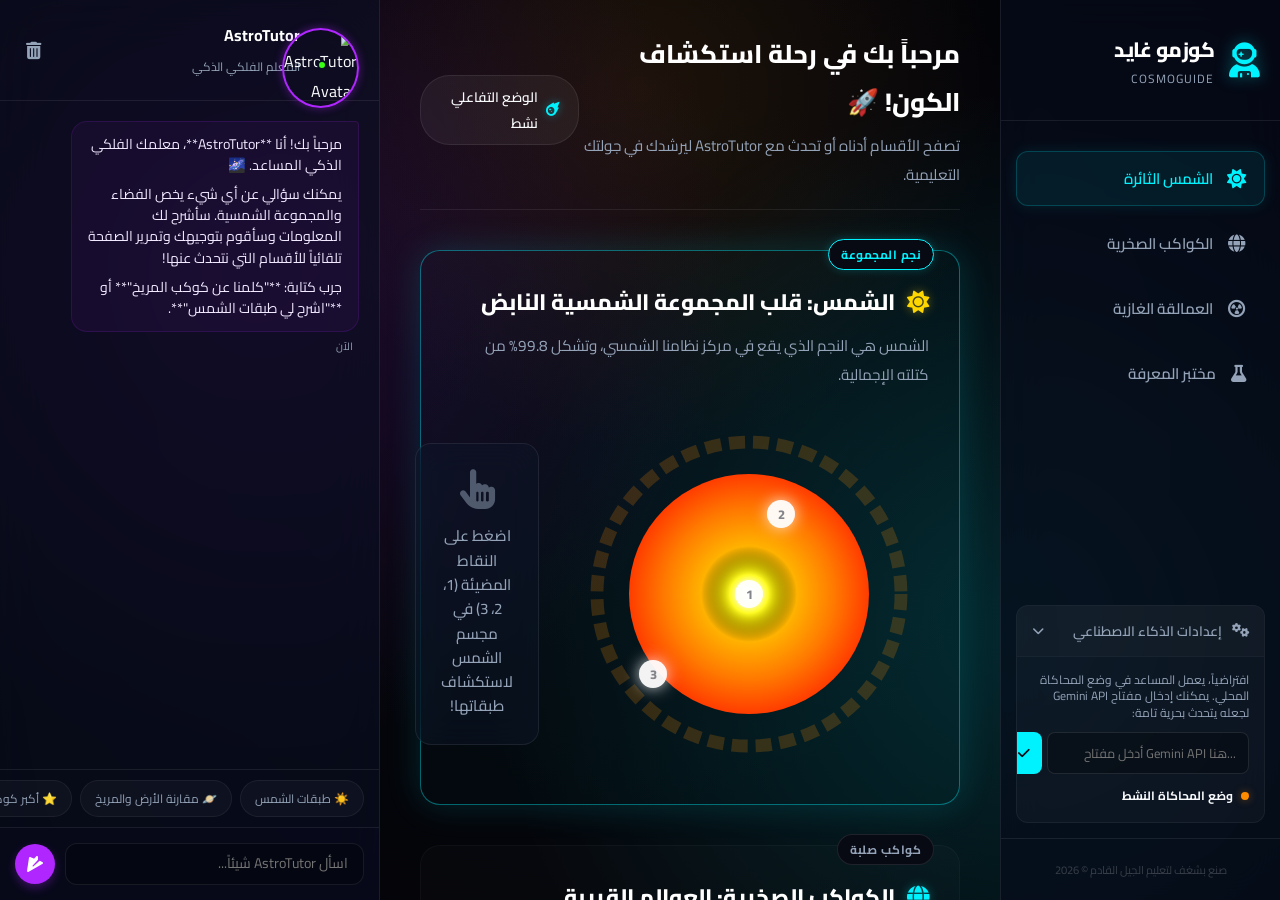
==== index.html @ de51941c "." ====
<!DOCTYPE html>
<html lang="ar" dir="rtl">
<head>
    <meta charset="UTF-8">
    <meta name="viewport" content="width=device-width, initial-scale=1.0">
    <title>أكاديمية كوزمو التفاعلية | CosmoGuide</title>
    <!-- Google Fonts: Cairo & Tajawal -->
    <link rel="preconnect" href="https://fonts.googleapis.com">
    <link rel="preconnect" href="https://fonts.gstatic.com" crossorigin>
    <link href="https://fonts.googleapis.com/css2?family=Cairo:wght@300;400;600;700;800&family=Tajawal:wght@400;500;700;800&display=swap" rel="stylesheet">
    <!-- FontAwesome for icons -->
    <link rel="stylesheet" href="https://cdnjs.cloudflare.com/ajax/libs/font-awesome/6.4.0/css/all.min.css">
    <!-- Style Sheet -->
    <link rel="stylesheet" href="style.css">
</head>
<body>
    <!-- Background Stars & Nebula Simulation -->
    <div class="space-bg">
        <div class="stars"></div>
        <div class="twinkling"></div>
        <div class="nebula"></div>
    </div>

    <!-- Main Container -->
    <div class="app-container">
        
        <!-- Sidebar Navigation -->
        <aside class="sidebar">
            <div class="logo-area">
                <i class="fa-solid fa-user-astronaut logo-icon"></i>
                <div class="logo-text">
                    <h1>كوزمو غايد</h1>
                    <span>CosmoGuide</span>
                </div>
            </div>
            
            <nav class="nav-menu">
                <ul>
                    <li class="nav-item active" data-target="sun-section">
                        <a href="#sun-section">
                            <i class="fa-solid fa-sun nav-icon"></i>
                            <span>الشمس الثائرة</span>
                        </a>
                    </li>
                    <li class="nav-item" data-target="rocky-section">
                        <a href="#rocky-section">
                            <i class="fa-solid fa-globe nav-icon"></i>
                            <span>الكواكب الصخرية</span>
                        </a>
                    </li>
                    <li class="nav-item" data-target="gas-section">
                        <a href="#gas-section">
                            <i class="fa-solid fa-circle-radiation nav-icon"></i>
                            <span>العمالقة الغازية</span>
                        </a>
                    </li>
                    <li class="nav-item" data-target="quiz-section">
                        <a href="#quiz-section">
                            <i class="fa-solid fa-flask nav-icon"></i>
                            <span>مختبر المعرفة</span>
                        </a>
                    </li>
                </ul>
            </nav>

            <!-- API Configuration Panel -->
            <div class="api-settings">
                <div class="settings-header" id="toggle-settings">
                    <i class="fa-solid fa-gears"></i>
                    <span>إعدادات الذكاء الاصطناعي</span>
                    <i class="fa-solid fa-chevron-down arrow-icon"></i>
                </div>
                <div class="settings-content" id="settings-content">
                    <p class="settings-desc">افتراضياً، يعمل المساعد في وضع المحاكاة المحلي. يمكنك إدخال مفتاح Gemini API لجعله يتحدث بحرية تامة:</p>
                    <div class="input-group">
                        <input type="password" id="gemini-key-input" placeholder="أدخل مفتاح Gemini API هنا...">
                        <button id="save-key-btn"><i class="fa-solid fa-check"></i></button>
                    </div>
                    <div class="api-status">
                        <span class="status-dot simulated"></span>
                        <span id="status-text">وضع المحاكاة النشط</span>
                    </div>
                </div>
            </div>

            <div class="sidebar-footer">
                <p>صنع بشغف لتعليم الجيل القادم © 2026</p>
            </div>
        </aside>

        <!-- Main Content Area -->
        <main class="main-content">
            <!-- Header -->
            <header class="app-header">
                <div class="header-welcome">
                    <h2>مرحباً بك في رحلة استكشاف الكون! 🚀</h2>
                    <p>تصفح الأقسام أدناه أو تحدث مع AstroTutor ليرشدك في جولتك التعليمية.</p>
                </div>
                <div class="theme-badge">
                    <i class="fa-solid fa-meteor text-neon"></i>
                    <span>الوضع التفاعلي نشط</span>
                </div>
            </header>

            <!-- Section 1: The Sun -->
            <section id="sun-section" class="edu-section active-highlight">
                <div class="section-badge">نجم المجموعة</div>
                <h3 class="section-title"><i class="fa-solid fa-sun text-yellow"></i> الشمس: قلب المجموعة الشمسية النابض</h3>
                <p class="section-subtitle">الشمس هي النجم الذي يقع في مركز نظامنا الشمسي، وتشكل 99.8% من كتلته الإجمالية.</p>
                
                <div class="sun-interactive-container">
                    <div class="sun-diagram-box">
                        <!-- Sun interactive SVG Hotspots -->
                        <div class="sun-wrapper">
                            <div class="sun-glowing-effect"></div>
                            <svg class="sun-svg" viewBox="0 0 200 200">
                                <!-- Corona / Outer Layer -->
                                <circle cx="100" cy="100" r="95" fill="none" stroke="rgba(255, 140, 0, 0.2)" stroke-width="8" stroke-dasharray="10 5" class="sun-corona-orbit"></circle>
                                <!-- Sun Body -->
                                <circle cx="100" cy="100" r="75" fill="url(#sunGrad)" class="sun-body-circle"></circle>
                                <!-- Radiant Core -->
                                <circle cx="100" cy="100" r="30" fill="url(#coreGrad)" class="sun-core-circle"></circle>
                                
                                <defs>
                                    <radialGradient id="sunGrad" cx="50%" cy="50%" r="50%">
                                        <stop offset="0%" stop-color="#fffb00" />
                                        <stop offset="70%" stop-color="#ff7b00" />
                                        <stop offset="100%" stop-color="#ff3c00" />
                                    </radialGradient>
                                    <radialGradient id="coreGrad" cx="50%" cy="50%" r="50%">
                                        <stop offset="0%" stop-color="#ffffff" />
                                        <stop offset="40%" stop-color="#fffb00" />
                                        <stop offset="100%" stop-color="transparent" />
                                    </radialGradient>
                                </defs>
                            </svg>
                            <!-- Clickable Hotspots -->
                            <button class="hotspot" style="top: 50%; left: 50%;" data-spot="core" title="لب الشمس">
                                <span class="pulse-ring"></span>
                                <span class="hotspot-dot">1</span>
                            </button>
                            <button class="hotspot" style="top: 25%; left: 60%;" data-spot="photosphere" title="الغلاف الضوئي">
                                <span class="pulse-ring"></span>
                                <span class="hotspot-dot">2</span>
                            </button>
                            <button class="hotspot" style="top: 75%; left: 20%;" data-spot="corona" title="الإكليل (الهالة)">
                                <span class="pulse-ring"></span>
                                <span class="hotspot-dot">3</span>
                            </button>
                        </div>
                    </div>
                    
                    <div class="sun-details-card glass-panel" id="sun-info-panel">
                        <div class="card-placeholder-text">
                            <i class="fa-solid fa-hand-pointer"></i>
                            <h4>اضغط على النقاط المضيئة (1، 2، 3) في مجسم الشمس لاستكشاف طبقاتها!</h4>
                        </div>
                        <div class="card-content hidden" id="sun-spot-content">
                            <h4 id="sun-spot-title" class="text-neon-yellow">اسم الطبقة</h4>
                            <p id="sun-spot-text">الشرح والتفاصيل...</p>
                            <div class="spot-stats">
                                <div class="stat-item">
                                    <span class="stat-label">درجة الحرارة:</span>
                                    <span class="stat-value" id="sun-spot-temp">---</span>
                                </div>
                            </div>
                        </div>
                    </div>
                </div>
            </section>

            <!-- Section 2: Rocky Planets -->
            <section id="rocky-section" class="edu-section">
                <div class="section-badge">كواكب صلبة</div>
                <h3 class="section-title"><i class="fa-solid fa-globe text-blue"></i> الكواكب الصخرية: العوالم القريبة</h3>
                <p class="section-subtitle">الكواكب الأربعة الأقرب للشمس؛ تتميز بأسطحها الصخرية الصلبة وأحجامها الصغيرة نسبياً مقارنة بالعمالقة الغازية.</p>
                
                <div class="planets-grid">
                    <!-- Mercury -->
                    <div class="planet-card glass-panel" data-planet="mercury">
                        <div class="planet-avatar mercury-img"></div>
                        <h4>عطارد</h4>
                        <span class="planet-sub">أقرب الكواكب للشمس</span>
                        <div class="planet-mini-stats">
                            <span><i class="fa-solid fa-temperature-high"></i> 430°م</span>
                            <span><i class="fa-solid fa-clock"></i> يوم طويل</span>
                        </div>
                    </div>
                    <!-- Venus -->
                    <div class="planet-card glass-panel" data-planet="venus">
                        <div class="planet-avatar venus-img"></div>
                        <h4>الزهرة</h4>
                        <span class="planet-sub">توأم الأرض الملتهب</span>
                        <div class="planet-mini-stats">
                            <span><i class="fa-solid fa-temperature-high"></i> 475°م</span>
                            <span><i class="fa-solid fa-cloud-showers-heavy"></i> غيوم حمضية</span>
                        </div>
                    </div>
                    <!-- Earth -->
                    <div class="planet-card glass-panel active-card" data-planet="earth">
                        <div class="planet-avatar earth-img"></div>
                        <h4>الأرض</h4>
                        <span class="planet-sub">واحة الحياة الزرقاء</span>
                        <div class="planet-mini-stats">
                            <span><i class="fa-solid fa-tint"></i> مياه وفيرة</span>
                            <span><i class="fa-solid fa-users"></i> غلاف حيوي</span>
                        </div>
                    </div>
                    <!-- Mars -->
                    <div class="planet-card glass-panel" data-planet="mars">
                        <div class="planet-avatar mars-img"></div>
                        <h4>المريخ</h4>
                        <span class="planet-sub">الكوكب الأحمر الواعد</span>
                        <div class="planet-mini-stats">
                            <span><i class="fa-solid fa-temperature-low"></i> -62°م</span>
                            <span><i class="fa-solid fa-mountain"></i> جبال عملاقة</span>
                        </div>
                    </div>
                </div>

                <!-- Planet detail explorer -->
                <div class="planet-explorer-panel glass-panel" id="planet-explorer">
                    <div class="explorer-header">
                        <h4 id="explorer-planet-name">كوكب الأرض</h4>
                        <p id="explorer-planet-desc">الكوكب الوحيد المعروف بإيوائه للحياة في الكون حتى الآن.</p>
                    </div>
                    <div class="explorer-body">
                        <div class="explorer-chart-container">
                            <div class="progress-bar-group">
                                <div class="bar-header">
                                    <span>الجاذبية (مقارنة بالجاذبية الأرضية)</span>
                                    <span id="gravity-val">1.0g</span>
                                </div>
                                <div class="progress-bar-bg">
                                    <div class="progress-bar-fill fill-neon-blue" id="gravity-bar" style="width: 100%;"></div>
                                </div>
                            </div>
                            <div class="progress-bar-group">
                                <div class="bar-header">
                                    <span>المسافة من الشمس (وحدة فلكية AU)</span>
                                    <span id="distance-val">1.0 AU</span>
                                </div>
                                <div class="progress-bar-bg">
                                    <div class="progress-bar-fill fill-neon-green" id="distance-bar" style="width: 25%;"></div>
                                </div>
                            </div>
                            <div class="progress-bar-group">
                                <div class="bar-header">
                                    <span>القطر الاستوائي (كم)</span>
                                    <span id="diameter-val">12,742 كم</span>
                                </div>
                                <div class="progress-bar-bg">
                                    <div class="progress-bar-fill fill-neon-yellow" id="diameter-bar" style="width: 50%;"></div>
                                </div>
                            </div>
                        </div>
                        <div class="explorer-facts">
                            <h5>حقائق مثيرة:</h5>
                            <ul id="planet-facts-list">
                                <li>يمتلك غلافاً جوياً غنياً بالأكسجين والنيتروجين يسمح بالتنفس وحماية الكائنات.</li>
                                <li>تغطي المحيطات المائية السائلة حوالي 71% من مساحة سطحه.</li>
                            </ul>
                        </div>
                    </div>
                </div>
            </section>

            <!-- Section 3: Gas Giants -->
            <section id="gas-section" class="edu-section">
                <div class="section-badge">كواكب غازية</div>
                <h3 class="section-title"><i class="fa-solid fa-circle-radiation text-purple"></i> العمالقة الغازية: حراس النظام الخارجي</h3>
                <p class="section-subtitle">كواكب ضخمة تقع خلف حزام الكويكبات، وتتكون بشكل رئيسي من الهيدروجين والهيليوم بدون سطح صلب حقيقي.</p>
                
                <div class="gas-interactive-container">
                    <div class="orbit-simulation glass-panel">
                        <!-- Simulated orbit models -->
                        <div class="system-orbits">
                            <div class="orbit-line o-jupiter">
                                <div class="orbit-planet p-jupiter" data-gas="jupiter">
                                    <span class="planet-tooltip">المشتري</span>
                                </div>
                            </div>
                            <div class="orbit-line o-saturn">
                                <div class="orbit-planet p-saturn" data-gas="saturn">
                                    <span class="planet-tooltip">زحل</span>
                                </div>
                            </div>
                            <div class="orbit-line o-uranus">
                                <div class="orbit-planet p-uranus" data-gas="uranus">
                                    <span class="planet-tooltip">أورانوس</span>
                                </div>
                            </div>
                            <div class="orbit-line o-neptune">
                                <div class="orbit-planet p-neptune" data-gas="neptune">
                                    <span class="planet-tooltip">نبتون</span>
                                </div>
                            </div>
                            <div class="center-star"></div>
                        </div>
                        <span class="simulation-tip"><i class="fa-solid fa-circle-info"></i> اضغط على الكواكب التي تدور في المحاكاة لعرض خصائصها الغازية الفريدة!</span>
                    </div>

                    <div class="gas-details-panel glass-panel" id="gas-details">
                        <h4 id="gas-planet-title">المشتري (ملك الكواكب)</h4>
                        <p id="gas-planet-desc">أكبر كواكب المجموعة الشمسية حجماً وأكثرها كتلة، ويعمل كدرع واقٍ للأرض عن طريق جذب المذنبات البعيدة بجاذبيته الهائلة.</p>
                        <div class="gas-visuals">
                            <div class="gas-gas-indicator">
                                <span class="label">المكون الرئيسي للغلاف:</span>
                                <div class="gas-tags">
                                    <span class="gas-tag">هيدروجين H₂</span>
                                    <span class="gas-tag">هيليوم He</span>
                                </div>
                            </div>
                            <div class="gas-moons-counter">
                                <i class="fa-solid fa-moon"></i>
                                <div>
                                    <span class="moons-num" id="gas-moons-val">95</span>
                                    <span class="moons-label">قمراً مؤكداً</span>
                                </div>
                            </div>
                        </div>
                    </div>
                </div>
            </section>

            <!-- Section 4: Discovery Lab (Interactive Quiz) -->
            <section id="quiz-section" class="edu-section">
                <div class="section-badge">اختبر ذكاءك</div>
                <h3 class="section-title"><i class="fa-solid fa-flask text-teal"></i> مختبر المعرفة: كويز الفضاء التفاعلي</h3>
                <p class="section-subtitle">اختبر ما تعلمته في جولتك العلمية مع AstroTutor. أجب على الأسئلة الثلاثة التالية لتكتشف مستواك!</p>
                
                <div class="quiz-container glass-panel">
                    <div id="quiz-intro">
                        <h4>هل أنت مستعد لبدء التحدي؟</h4>
                        <p>الأسئلة تقيس مستوى فهمك للشمس والكواكب الصخرية والغازية.</p>
                        <button class="action-btn" id="start-quiz-btn">ابدأ الاختبار الآن 🚀</button>
                    </div>

                    <div id="quiz-play" class="hidden">
                        <div class="quiz-progress-bar">
                            <div class="quiz-progress-fill" id="quiz-progress-fill" style="width: 33%;"></div>
                        </div>
                        <div class="question-header">
                            <span class="question-number" id="question-num">السؤال 1 من 3</span>
                            <h4 id="question-text">السؤال يظهر هنا...</h4>
                        </div>
                        <div class="answers-grid" id="answers-grid">
                            <!-- Answer buttons dynamically generated -->
                        </div>
                    </div>

                    <div id="quiz-result" class="hidden">
                        <div class="result-animation">
                            <i class="fa-solid fa-trophy trophy-icon"></i>
                        </div>
                        <h4 id="result-title">عمل رائع، يا رائد الفضاء!</h4>
                        <p id="result-text">لقد حصلت على درجة 3/3 بنسبة نجاح 100%.</p>
                        <div class="result-actions">
                            <button class="action-btn btn-secondary" id="restart-quiz-btn">إعادة المحاولة <i class="fa-solid fa-rotate-right"></i></button>
                            <button class="action-btn" id="ask-ai-result-btn">اسأل AstroTutor عن النتيجة <i class="fa-solid fa-comment-dots"></i></button>
                        </div>
                    </div>
                </div>
            </section>
        </main>

        <!-- AI Assistant Sidebar -->
        <aside class="chat-sidebar">
            <div class="chat-header">
                <div class="tutor-profile">
                    <div class="avatar-container">
                        <img src="https://api.dicebear.com/7.x/bottts/svg?seed=AstroTutor&backgroundColor=0f172a" alt="AstroTutor Avatar" class="tutor-avatar">
                        <span class="online-indicator"></span>
                    </div>
                    <div class="tutor-info">
                        <h4>AstroTutor</h4>
                        <span>المعلم الفلكي الذكي</span>
                    </div>
                </div>
                <button class="clear-chat-btn" id="clear-chat-btn" title="مسح المحادثة">
                    <i class="fa-solid fa-trash-can"></i>
                </button>
            </div>

            <!-- Scrollable chat body -->
            <div class="chat-body" id="chat-messages">
                <!-- Welcome Message -->
                <div class="message tutor-msg animate-fade-in">
                    <div class="msg-bubble">
                        <p>مرحباً بك! أنا **AstroTutor**، معلمك الفلكي الذكي المساعد. 🌌</p>
                        <p>يمكنك سؤالي عن أي شيء يخص الفضاء والمجموعة الشمسية. سأشرح لك المعلومات وسأقوم بتوجيهك وتمرير الصفحة تلقائياً للأقسام التي نتحدث عنها!</p>
                        <p>جرب كتابة: **"كلمنا عن كوكب المريخ"** أو **"اشرح لي طبقات الشمس"**.</p>
                    </div>
                    <span class="msg-time">الآن</span>
                </div>
            </div>

            <!-- Interactive Guidance Banner -->
            <div class="guidance-banner hidden" id="guidance-banner">
                <i class="fa-solid fa-compass-drafting spinner-icon"></i>
                <span id="guidance-text">يقوم AstroTutor بتوجيه الصفحة حالياً...</span>
            </div>

            <!-- Quick Questions Prompts -->
            <div class="quick-prompts">
                <button class="prompt-chip" data-prompt="اشرح لي طبقات الشمس بالتفصيل">☀️ طبقات الشمس</button>
                <button class="prompt-chip" data-prompt="قارن بين كوكبي الأرض والمريخ">🪐 مقارنة الأرض والمريخ</button>
                <button class="prompt-chip" data-prompt="ما هو أكبر كوكب في المجموعة الشمسية؟">⭐ أكبر كوكب</button>
            </div>

            <!-- Input area -->
            <div class="chat-input-area">
                <textarea id="chat-input" placeholder="اسأل AstroTutor شيئاً..." rows="1"></textarea>
                <button id="send-btn" class="send-btn">
                    <i class="fa-solid fa-paper-plane"></i>
                </button>
            </div>
        </aside>
    </div>

    <!-- Notification Toast -->
    <div class="toast hidden" id="toast">
        <i class="fa-solid fa-info-circle toast-icon"></i>
        <span class="toast-message" id="toast-message">تم حفظ إعدادات مفتاح API بنجاح!</span>
    </div>

    <!-- Scripts -->
    <script src="ai-engine.js"></script>
    <script src="app.js"></script>
</body>
</html>
---- style.css ----
/* -------------------------------------------------------------
   Style Sheet for CosmoGuide - Interactive Education AI Academy
   ------------------------------------------------------------- */

/* Custom Fonts & Variable Configuration */
:root {
    --bg-dark: #070913;
    --bg-space: radial-gradient(circle at 50% 50%, #151a30 0%, #070913 100%);
    --panel-glass: rgba(15, 23, 42, 0.45);
    --panel-glass-border: rgba(255, 255, 255, 0.08);
    --panel-glass-hover: rgba(15, 23, 42, 0.65);
    
    /* Neon Palettes */
    --neon-blue: #00f2fe;
    --neon-blue-glow: rgba(0, 242, 254, 0.4);
    --neon-orange: #ff8c00;
    --neon-orange-glow: rgba(255, 140, 0, 0.4);
    --neon-yellow: #ffd700;
    --neon-yellow-glow: rgba(255, 215, 0, 0.4);
    --neon-green: #39ff14;
    --neon-green-glow: rgba(57, 255, 20, 0.4);
    --neon-purple: #b026ff;
    --neon-purple-glow: rgba(176, 38, 255, 0.4);
    --neon-teal: #00ffd2;
    --neon-teal-glow: rgba(0, 255, 210, 0.4);
    
    /* Typography colors */
    --text-main: #f8fafc;
    --text-muted: #94a3b8;
    --text-heading: #ffffff;
    
    /* System */
    --sidebar-width: 280px;
    --chat-width: 380px;
    --transition-smooth: all 0.3s cubic-bezier(0.4, 0, 0.2, 1);
}

/* Reset and Global Styles */
* {
    margin: 0;
    padding: 0;
    box-sizing: border-box;
    scroll-behavior: smooth;
    font-family: 'Cairo', 'Tajawal', sans-serif;
}

body {
    background-color: var(--bg-dark);
    color: var(--text-main);
    overflow: hidden; /* App container handles scrolling */
    height: 100vh;
    width: 100vw;
}

/* Space Animated Background */
.space-bg {
    position: fixed;
    top: 0;
    left: 0;
    width: 100%;
    height: 100%;
    z-index: -10;
    overflow: hidden;
    background: var(--bg-space);
}

.stars, .twinkling, .nebula {
    position: absolute;
    top: 0;
    left: 0;
    width: 100%;
    height: 100%;
    display: block;
}

.stars {
    background: #000 url('https://raw.githubusercontent.com/samskirrow/twinkling-stars/master/stars.png') repeat top center;
    z-index: -3;
    opacity: 0.7;
}

.twinkling {
    background: transparent url('https://raw.githubusercontent.com/samskirrow/twinkling-stars/master/twinkling.png') repeat top center;
    z-index: -2;
    animation: move-twink-back 200s linear infinite;
    opacity: 0.5;
}

.nebula {
    background: radial-gradient(circle at 20% 30%, rgba(176, 38, 255, 0.15) 0%, transparent 40%),
                radial-gradient(circle at 80% 70%, rgba(0, 242, 254, 0.15) 0%, transparent 45%),
                radial-gradient(circle at 50% 10%, rgba(255, 140, 0, 0.1) 0%, transparent 35%);
    z-index: -1;
}

@keyframes move-twink-back {
    from { background-position: 0 0; }
    to { background-position: -10000px 5000px; }
}

/* Scrollbar customizations */
::-webkit-scrollbar {
    width: 6px;
    height: 6px;
}
::-webkit-scrollbar-track {
    background: rgba(0, 0, 0, 0.2);
}
::-webkit-scrollbar-thumb {
    background: rgba(255, 255, 255, 0.15);
    border-radius: 4px;
}
::-webkit-scrollbar-thumb:hover {
    background: rgba(255, 255, 255, 0.3);
}

/* Glassmorphism Panel base */
.glass-panel {
    background: var(--panel-glass);
    backdrop-filter: blur(16px);
    -webkit-backdrop-filter: blur(16px);
    border: 1px solid var(--panel-glass-border);
    border-radius: 16px;
    transition: var(--transition-smooth);
}

.glass-panel:hover {
    background: var(--panel-glass-hover);
    border-color: rgba(255, 255, 255, 0.15);
    box-shadow: 0 8px 32px 0 rgba(0, 0, 0, 0.3);
}

/* Grid Layout container */
.app-container {
    display: flex;
    height: 100vh;
    width: 100vw;
    position: relative;
}

/* 1. Sidebar Styling */
.sidebar {
    width: var(--sidebar-width);
    background: rgba(8, 12, 28, 0.7);
    border-left: 1px solid var(--panel-glass-border);
    backdrop-filter: blur(20px);
    display: flex;
    flex-direction: column;
    z-index: 10;
    transition: var(--transition-smooth);
}

.logo-area {
    padding: 30px 20px;
    display: flex;
    align-items: center;
    gap: 15px;
    border-bottom: 1px solid var(--panel-glass-border);
}

.logo-icon {
    font-size: 2.2rem;
    color: var(--neon-blue);
    filter: drop-shadow(0 0 8px var(--neon-blue-glow));
    animation: float 4s ease-in-out infinite;
}

.logo-text h1 {
    font-size: 1.3rem;
    font-weight: 800;
    color: var(--text-heading);
    letter-spacing: -0.5px;
}

.logo-text span {
    font-size: 0.75rem;
    color: var(--text-muted);
    letter-spacing: 1px;
    text-transform: uppercase;
    display: block;
    margin-top: -2px;
}

.nav-menu {
    flex-grow: 1;
    padding: 30px 15px;
}

.nav-menu ul {
    list-style: none;
    display: flex;
    flex-direction: column;
    gap: 10px;
}

.nav-item a {
    display: flex;
    align-items: center;
    gap: 15px;
    padding: 12px 18px;
    color: var(--text-muted);
    text-decoration: none;
    border-radius: 12px;
    font-weight: 600;
    font-size: 0.95rem;
    transition: var(--transition-smooth);
    border: 1px solid transparent;
}

.nav-item a:hover {
    color: var(--text-heading);
    background: rgba(255, 255, 255, 0.05);
}

.nav-item.active a {
    color: var(--neon-blue);
    background: rgba(0, 242, 254, 0.08);
    border-color: rgba(0, 242, 254, 0.2);
    box-shadow: 0 0 15px rgba(0, 242, 254, 0.1);
}

.nav-icon {
    font-size: 1.1rem;
    transition: var(--transition-smooth);
}

.nav-item.active .nav-icon {
    transform: scale(1.1);
}

/* API Settings panel in sidebar */
.api-settings {
    margin: 15px;
    background: rgba(255, 255, 255, 0.03);
    border: 1px solid rgba(255, 255, 255, 0.05);
    border-radius: 12px;
    overflow: hidden;
    transition: var(--transition-smooth);
}

.settings-header {
    padding: 12px 15px;
    display: flex;
    align-items: center;
    gap: 10px;
    font-size: 0.85rem;
    font-weight: 600;
    color: var(--text-muted);
    cursor: pointer;
    background: rgba(255, 255, 255, 0.02);
    user-select: none;
}

.settings-header:hover {
    color: var(--text-heading);
    background: rgba(255, 255, 255, 0.05);
}

.settings-header .arrow-icon {
    margin-right: auto;
    font-size: 0.75rem;
    transition: var(--transition-smooth);
}

.api-settings.collapsed .settings-header .arrow-icon {
    transform: rotate(-90deg);
}

.settings-content {
    padding: 15px;
    border-top: 1px solid rgba(255, 255, 255, 0.05);
    transition: max-height 0.3s ease-out;
    max-height: 300px;
}

.api-settings.collapsed .settings-content {
    max-height: 0;
    padding-top: 0;
    padding-bottom: 0;
    border-top-color: transparent;
    overflow: hidden;
}

.settings-desc {
    font-size: 0.75rem;
    color: var(--text-muted);
    margin-bottom: 10px;
    line-height: 1.4;
}

.input-group {
    display: flex;
    gap: 5px;
    margin-bottom: 10px;
}

.input-group input {
    flex-grow: 1;
    background: rgba(0, 0, 0, 0.3);
    border: 1px solid rgba(255, 255, 255, 0.1);
    border-radius: 8px;
    padding: 8px 12px;
    color: #fff;
    font-size: 0.8rem;
    direction: ltr;
    text-align: right;
}

.input-group input:focus {
    outline: none;
    border-color: var(--neon-blue);
    box-shadow: 0 0 8px var(--neon-blue-glow);
}

.input-group button {
    background: var(--neon-blue);
    border: none;
    border-radius: 8px;
    color: #070913;
    padding: 0 12px;
    cursor: pointer;
    font-weight: bold;
    transition: var(--transition-smooth);
}

.input-group button:hover {
    background: #00ffd2;
    box-shadow: 0 0 10px var(--neon-teal-glow);
}

.api-status {
    display: flex;
    align-items: center;
    gap: 8px;
    font-size: 0.75rem;
    font-weight: bold;
}

.status-dot {
    width: 8px;
    height: 8px;
    border-radius: 50%;
    display: inline-block;
}

.status-dot.simulated {
    background-color: var(--neon-orange);
    box-shadow: 0 0 8px var(--neon-orange-glow);
}

.status-dot.active {
    background-color: var(--neon-green);
    box-shadow: 0 0 8px var(--neon-green-glow);
}

.sidebar-footer {
    padding: 20px;
    font-size: 0.7rem;
    color: rgba(255, 255, 255, 0.2);
    text-align: center;
    border-top: 1px solid var(--panel-glass-border);
}

/* 2. Main Content Area Styling */
.main-content {
    flex-grow: 1;
    height: 100vh;
    overflow-y: auto;
    padding: 30px 40px;
    display: flex;
    flex-direction: column;
    gap: 40px;
    position: relative;
}

/* Header */
.app-header {
    display: flex;
    justify-content: space-between;
    align-items: center;
    border-bottom: 1px solid var(--panel-glass-border);
    padding-bottom: 20px;
}

.header-welcome h2 {
    font-size: 1.6rem;
    color: var(--text-heading);
    font-weight: 800;
}

.header-welcome p {
    color: var(--text-muted);
    font-size: 0.95rem;
    margin-top: 5px;
}

.theme-badge {
    background: rgba(255, 255, 255, 0.05);
    border: 1px solid var(--panel-glass-border);
    border-radius: 30px;
    padding: 8px 18px;
    display: flex;
    align-items: center;
    gap: 8px;
    font-size: 0.85rem;
    font-weight: 600;
}

.text-neon {
    color: var(--neon-blue);
    filter: drop-shadow(0 0 4px var(--neon-blue-glow));
    animation: rotate 6s linear infinite;
}

/* Educational Sections Layout */
.edu-section {
    position: relative;
    padding: 30px;
    border-radius: 20px;
    background: rgba(255, 255, 255, 0.015);
    border: 1px solid rgba(255, 255, 255, 0.03);
    transition: var(--transition-smooth);
}

/* Highlight style when AI scrolls/tutors here */
.edu-section.active-highlight {
    border-color: rgba(0, 242, 254, 0.4);
    box-shadow: 0 0 35px rgba(0, 242, 254, 0.15);
    background: rgba(0, 242, 254, 0.02);
}

.section-badge {
    position: absolute;
    top: -12px;
    right: 25px;
    background: var(--bg-dark);
    border: 1px solid rgba(255, 255, 255, 0.1);
    color: var(--text-muted);
    border-radius: 20px;
    padding: 3px 12px;
    font-size: 0.75rem;
    font-weight: 700;
    letter-spacing: 0.5px;
}

.edu-section.active-highlight .section-badge {
    border-color: var(--neon-blue);
    color: var(--neon-blue);
    box-shadow: 0 0 10px rgba(0, 242, 254, 0.2);
}

.section-title {
    font-size: 1.4rem;
    color: var(--text-heading);
    font-weight: 800;
    display: flex;
    align-items: center;
    gap: 12px;
}

.section-subtitle {
    color: var(--text-muted);
    font-size: 0.95rem;
    margin-top: 8px;
    margin-bottom: 25px;
    max-width: 800px;
}

/* COLOR HELPERS */
.text-yellow { color: var(--neon-yellow); filter: drop-shadow(0 0 5px var(--neon-yellow-glow)); }
.text-blue { color: var(--neon-blue); filter: drop-shadow(0 0 5px var(--neon-blue-glow)); }
.text-purple { color: var(--neon-purple); filter: drop-shadow(0 0 5px var(--neon-purple-glow)); }
.text-teal { color: var(--neon-teal); filter: drop-shadow(0 0 5px var(--neon-teal-glow)); }

/* Interactive Sun Layout */
.sun-interactive-container {
    display: flex;
    gap: 30px;
    align-items: center;
}

.sun-diagram-box {
    flex: 1.2;
    display: flex;
    justify-content: center;
    align-items: center;
    position: relative;
    padding: 20px;
}

.sun-wrapper {
    position: relative;
    width: 320px;
    height: 320px;
    display: flex;
    justify-content: center;
    align-items: center;
}

.sun-glowing-effect {
    position: absolute;
    width: 170px;
    height: 170px;
    background: radial-gradient(circle, #fff176 0%, #ff8f00 50%, transparent 100%);
    border-radius: 50%;
    filter: blur(15px);
    z-index: 1;
    animation: sun-pulse 6s ease-in-out infinite alternate;
}

.sun-svg {
    width: 100%;
    height: 100%;
    z-index: 2;
}

.sun-corona-orbit {
    transform-origin: center;
    animation: rotate 40s linear infinite;
}

.sun-body-circle {
    transform-origin: center;
    animation: breathe 10s ease-in-out infinite alternate;
}

.sun-core-circle {
    transform-origin: center;
    animation: sun-pulse 3s ease-in-out infinite alternate;
}

/* Hotspots */
.hotspot {
    position: absolute;
    width: 28px;
    height: 28px;
    border-radius: 50%;
    background: rgba(255, 255, 255, 0.9);
    border: none;
    cursor: pointer;
    transform: translate(-50%, -50%);
    z-index: 5;
    display: flex;
    justify-content: center;
    align-items: center;
    transition: var(--transition-smooth);
    box-shadow: 0 0 15px rgba(255, 255, 255, 0.8);
}

.hotspot-dot {
    font-size: 0.8rem;
    font-weight: 800;
    color: #070913;
}

.pulse-ring {
    position: absolute;
    width: 100%;
    height: 100%;
    border-radius: 50%;
    background: rgba(255, 255, 255, 0.5);
    animation: ring-pulse 2s infinite;
}

.hotspot:hover {
    transform: translate(-50%, -50%) scale(1.25);
    background: #ffffff;
    box-shadow: 0 0 25px #ffd700, 0 0 10px #ffffff;
}

.hotspot.active-spot {
    background: #ff5100;
    color: #fff;
    box-shadow: 0 0 25px #ff5100, 0 0 10px #ffffff;
    animation: pulse-active-spot 1.5s infinite;
}

.hotspot.active-spot .hotspot-dot {
    color: #ffffff;
}

.hotspot.active-spot .pulse-ring {
    background: rgba(255, 81, 0, 0.5);
}

.sun-details-card {
    flex: 1;
    min-height: 220px;
    padding: 25px;
    display: flex;
    flex-direction: column;
    justify-content: center;
}

.card-placeholder-text {
    text-align: center;
    color: var(--text-muted);
}

.card-placeholder-text i {
    font-size: 2.5rem;
    margin-bottom: 15px;
    opacity: 0.5;
    animation: float 3s ease-in-out infinite;
}

.card-placeholder-text h4 {
    font-size: 0.95rem;
    font-weight: 500;
    line-height: 1.6;
}

.text-neon-yellow {
    color: var(--neon-yellow);
    font-size: 1.3rem;
    font-weight: bold;
    margin-bottom: 12px;
    text-shadow: 0 0 8px var(--neon-yellow-glow);
}

#sun-spot-text {
    font-size: 0.95rem;
    line-height: 1.6;
    color: var(--text-main);
    margin-bottom: 15px;
}

.spot-stats {
    border-top: 1px solid rgba(255, 255, 255, 0.08);
    padding-top: 12px;
}

.stat-item {
    display: flex;
    justify-content: space-between;
    font-size: 0.9rem;
}

.stat-label {
    color: var(--text-muted);
}

.stat-value {
    color: var(--neon-orange);
    font-weight: bold;
}

/* Section 2: Rocky Planets Layout */
.planets-grid {
    display: grid;
    grid-template-columns: repeat(4, 1fr);
    gap: 20px;
    margin-bottom: 25px;
}

.planet-card {
    padding: 20px;
    text-align: center;
    cursor: pointer;
    display: flex;
    flex-direction: column;
    align-items: center;
    border: 1px solid var(--panel-glass-border);
}

.planet-card.active-card {
    border-color: var(--neon-blue);
    box-shadow: 0 0 20px var(--neon-blue-glow);
    background: rgba(0, 242, 254, 0.04);
}

.planet-avatar {
    width: 80px;
    height: 80px;
    border-radius: 50%;
    margin-bottom: 15px;
    position: relative;
    box-shadow: inset -15px -15px 30px rgba(0, 0, 0, 0.9);
    transition: var(--transition-smooth);
}

.planet-card:hover .planet-avatar {
    transform: scale(1.1);
    box-shadow: inset -5px -5px 15px rgba(0, 0, 0, 0.6);
}

/* Planet Custom Spheres (Pure CSS) */
.mercury-img {
    background: radial-gradient(circle at 30% 30%, #e2e8f0 0%, #64748b 70%, #1e293b 100%);
    box-shadow: inset -15px -15px 30px rgba(0, 0, 0, 0.9), 0 0 10px rgba(255, 255, 255, 0.1);
}

.venus-img {
    background: radial-gradient(circle at 30% 30%, #ffedd5 0%, #ea580c 60%, #7c2d12 100%);
    box-shadow: inset -15px -15px 30px rgba(0, 0, 0, 0.9), 0 0 15px rgba(234, 88, 12, 0.3);
}

.earth-img {
    background: radial-gradient(circle at 30% 30%, #93c5fd 0%, #1d4ed8 40%, #1e3a8a 70%, #0f172a 100%);
    box-shadow: inset -15px -15px 30px rgba(0, 0, 0, 0.9), 0 0 20px rgba(29, 78, 216, 0.4);
}

.earth-img::after {
    content: '';
    position: absolute;
    top: 5px;
    left: 20px;
    width: 25px;
    height: 15px;
    background: rgba(255, 255, 255, 0.4);
    border-radius: 50% 30% 60% 40%;
    filter: blur(1px);
    transform: rotate(-15deg);
}

.mars-img {
    background: radial-gradient(circle at 30% 30%, #fecaca 0%, #dc2626 65%, #7f1d1d 100%);
    box-shadow: inset -15px -15px 30px rgba(0, 0, 0, 0.9), 0 0 15px rgba(220, 38, 38, 0.3);
}

.planet-card h4 {
    font-size: 1.1rem;
    color: var(--text-heading);
    margin-bottom: 5px;
}

.planet-sub {
    font-size: 0.75rem;
    color: var(--text-muted);
    margin-bottom: 15px;
    display: block;
}

.planet-mini-stats {
    display: flex;
    gap: 12px;
    font-size: 0.75rem;
    color: var(--text-muted);
    border-top: 1px solid rgba(255, 255, 255, 0.05);
    padding-top: 10px;
    width: 100%;
    justify-content: center;
}

.planet-mini-stats i {
    color: var(--neon-blue);
}

/* Planet Explorer Details panel */
.planet-explorer-panel {
    padding: 25px;
    border: 1px solid var(--panel-glass-border);
}

.explorer-header {
    border-bottom: 1px solid rgba(255, 255, 255, 0.08);
    padding-bottom: 15px;
    margin-bottom: 20px;
}

.explorer-header h4 {
    font-size: 1.25rem;
    color: var(--neon-blue);
    text-shadow: 0 0 5px var(--neon-blue-glow);
}

.explorer-header p {
    font-size: 0.9rem;
    color: var(--text-muted);
    margin-top: 5px;
}

.explorer-body {
    display: flex;
    gap: 40px;
    align-items: flex-start;
}

.explorer-chart-container {
    flex: 1.2;
    display: flex;
    flex-direction: column;
    gap: 18px;
}

.progress-bar-group {
    display: flex;
    flex-direction: column;
    gap: 8px;
}

.bar-header {
    display: flex;
    justify-content: space-between;
    font-size: 0.85rem;
    font-weight: 600;
}

.progress-bar-bg {
    height: 8px;
    background: rgba(255, 255, 255, 0.06);
    border-radius: 10px;
    overflow: hidden;
}

.progress-bar-fill {
    height: 100%;
    border-radius: 10px;
    width: 0%;
    transition: width 0.8s cubic-bezier(0.1, 0.8, 0.3, 1);
}

.fill-neon-blue {
    background: var(--neon-blue);
    box-shadow: 0 0 8px var(--neon-blue-glow);
}
.fill-neon-green {
    background: var(--neon-green);
    box-shadow: 0 0 8px var(--neon-green-glow);
}
.fill-neon-yellow {
    background: var(--neon-yellow);
    box-shadow: 0 0 8px var(--neon-yellow-glow);
}

.explorer-facts {
    flex: 1;
    background: rgba(255, 255, 255, 0.02);
    border: 1px solid rgba(255, 255, 255, 0.05);
    border-radius: 12px;
    padding: 20px;
}

.explorer-facts h5 {
    font-size: 0.95rem;
    color: var(--text-heading);
    margin-bottom: 12px;
    border-bottom: 1px solid rgba(255, 255, 255, 0.05);
    padding-bottom: 6px;
}

.explorer-facts ul {
    list-style: none;
    display: flex;
    flex-direction: column;
    gap: 10px;
}

.explorer-facts li {
    font-size: 0.85rem;
    color: var(--text-muted);
    position: relative;
    padding-right: 15px;
    line-height: 1.5;
}

.explorer-facts li::before {
    content: "🪐";
    position: absolute;
    right: 0;
    top: 1px;
    font-size: 0.8rem;
}

/* Section 3: Gas Giants Orbit Simulation Layout */
.gas-interactive-container {
    display: flex;
    gap: 30px;
}

.orbit-simulation {
    flex: 1.3;
    height: 350px;
    display: flex;
    flex-direction: column;
    justify-content: space-between;
    align-items: center;
    position: relative;
    padding: 25px;
    overflow: hidden;
}

.system-orbits {
    position: relative;
    width: 250px;
    height: 250px;
    display: flex;
    justify-content: center;
    align-items: center;
}

.center-star {
    width: 24px;
    height: 24px;
    border-radius: 50%;
    background: #ffcc00;
    box-shadow: 0 0 25px #ff8c00, 0 0 10px #fff;
    z-index: 3;
}

.orbit-line {
    position: absolute;
    border: 1px dashed rgba(255, 255, 255, 0.08);
    border-radius: 50%;
    display: flex;
    justify-content: center;
    align-items: center;
    cursor: pointer;
    transition: var(--transition-smooth);
}

.orbit-line:hover {
    border-color: rgba(255, 255, 255, 0.2);
    border-style: solid;
}

.orbit-line.active-orbit {
    border-color: var(--neon-purple);
    border-style: solid;
    box-shadow: 0 0 15px rgba(176, 38, 255, 0.08);
}

/* 4 concentrics */
.o-jupiter { width: 90px; height: 90px; z-index: 4; }
.o-saturn { width: 140px; height: 140px; z-index: 5; }
.o-uranus { width: 195px; height: 195px; z-index: 6; }
.o-neptune { width: 245px; height: 245px; z-index: 7; }

/* Planet nodes on orbit */
.orbit-planet {
    position: absolute;
    border-radius: 50%;
    cursor: pointer;
    box-shadow: inset -2px -2px 6px rgba(0,0,0,0.8);
    transition: transform 0.2s;
}

.orbit-planet:hover {
    transform: scale(1.3);
    box-shadow: 0 0 15px #fff;
}

/* Gas planets styling */
.p-jupiter {
    width: 20px;
    height: 20px;
    background: radial-gradient(circle at 30% 30%, #e2b47d, #9c6c40);
    box-shadow: 0 0 8px rgba(226, 180, 125, 0.4);
    top: 5px;
    left: 20px;
}

.p-saturn {
    width: 17px;
    height: 17px;
    background: radial-gradient(circle at 30% 30%, #fae69e, #bca15a);
    top: 25px;
    right: 20px;
}
/* Saturn rings */
.p-saturn::after {
    content: '';
    position: absolute;
    width: 28px;
    height: 6px;
    border: 2px solid rgba(250, 230, 158, 0.6);
    border-radius: 50%;
    left: -7px;
    top: 4px;
    transform: rotate(-15deg);
}

.p-uranus {
    width: 14px;
    height: 14px;
    background: radial-gradient(circle at 30% 30%, #cbd5e1, #6b7280);
    top: 140px;
    left: 15px;
}

.p-neptune {
    width: 13px;
    height: 13px;
    background: radial-gradient(circle at 30% 30%, #60a5fa, #1d4ed8);
    bottom: 25px;
    right: 60px;
}

/* Tooltip overlay on orbit click */
.planet-tooltip {
    position: absolute;
    bottom: 25px;
    left: 50%;
    transform: translateX(-50%);
    background: rgba(8, 12, 28, 0.9);
    border: 1px solid rgba(255,255,255,0.1);
    padding: 3px 8px;
    border-radius: 6px;
    font-size: 0.7rem;
    white-space: nowrap;
    opacity: 0;
    pointer-events: none;
    transition: var(--transition-smooth);
}

.orbit-planet:hover .planet-tooltip {
    opacity: 1;
}

.simulation-tip {
    font-size: 0.75rem;
    color: var(--text-muted);
}
.simulation-tip i {
    color: var(--neon-purple);
}

.gas-details-panel {
    flex: 1;
    padding: 25px;
    display: flex;
    flex-direction: column;
    justify-content: center;
}

#gas-planet-title {
    font-size: 1.25rem;
    color: var(--neon-purple);
    text-shadow: 0 0 5px var(--neon-purple-glow);
    margin-bottom: 12px;
}

#gas-planet-desc {
    font-size: 0.9rem;
    line-height: 1.6;
    color: var(--text-main);
    margin-bottom: 20px;
}

.gas-visuals {
    display: flex;
    justify-content: space-between;
    align-items: center;
    border-top: 1px solid rgba(255,255,255,0.08);
    padding-top: 15px;
}

.gas-gas-indicator .label {
    font-size: 0.75rem;
    color: var(--text-muted);
    display: block;
    margin-bottom: 6px;
}

.gas-tags {
    display: flex;
    gap: 8px;
}

.gas-tag {
    background: rgba(176, 38, 255, 0.1);
    border: 1px solid rgba(176, 38, 255, 0.3);
    color: #e9d5ff;
    border-radius: 6px;
    padding: 3px 8px;
    font-size: 0.75rem;
}

.gas-moons-counter {
    display: flex;
    align-items: center;
    gap: 12px;
}

.gas-moons-counter i {
    font-size: 1.8rem;
    color: var(--neon-purple);
    filter: drop-shadow(0 0 4px var(--neon-purple-glow));
}

.moons-num {
    font-size: 1.3rem;
    font-weight: 800;
    color: #fff;
    display: block;
    line-height: 1;
}

.moons-label {
    font-size: 0.7rem;
    color: var(--text-muted);
}

/* Section 4: Quiz Layout */
.quiz-container {
    padding: 35px;
    text-align: center;
    min-height: 250px;
    display: flex;
    flex-direction: column;
    justify-content: center;
    align-items: center;
}

.quiz-container h4 {
    font-size: 1.25rem;
    margin-bottom: 12px;
    color: var(--text-heading);
}

.quiz-container p {
    color: var(--text-muted);
    font-size: 0.95rem;
    margin-bottom: 25px;
}

.action-btn {
    background: linear-gradient(135deg, var(--neon-teal) 0%, var(--neon-blue) 100%);
    border: none;
    border-radius: 30px;
    color: #070913;
    padding: 12px 35px;
    font-size: 0.95rem;
    font-weight: bold;
    cursor: pointer;
    transition: var(--transition-smooth);
    box-shadow: 0 4px 15px rgba(0, 242, 254, 0.2);
}

.action-btn:hover {
    transform: translateY(-2px);
    box-shadow: 0 6px 20px rgba(0, 255, 210, 0.4);
}

.action-btn.btn-secondary {
    background: rgba(255, 255, 255, 0.06);
    border: 1px solid rgba(255, 255, 255, 0.1);
    color: var(--text-main);
}

.action-btn.btn-secondary:hover {
    background: rgba(255, 255, 255, 0.12);
    box-shadow: none;
}

/* Quiz Playing Screen */
#quiz-play {
    width: 100%;
    max-width: 650px;
    text-align: right;
}

.quiz-progress-bar {
    height: 6px;
    background: rgba(255, 255, 255, 0.05);
    border-radius: 10px;
    margin-bottom: 25px;
    overflow: hidden;
}

.quiz-progress-fill {
    height: 100%;
    background: var(--neon-teal);
    box-shadow: 0 0 10px var(--neon-teal-glow);
    border-radius: 10px;
    width: 0%;
    transition: width 0.4s ease-out;
}

.question-header {
    margin-bottom: 20px;
}

.question-number {
    font-size: 0.75rem;
    font-weight: 700;
    color: var(--neon-teal);
    text-transform: uppercase;
    letter-spacing: 1px;
    display: block;
    margin-bottom: 5px;
}

#question-text {
    font-size: 1.15rem;
    line-height: 1.5;
}

.answers-grid {
    display: grid;
    grid-template-columns: repeat(2, 1fr);
    gap: 15px;
}

.answer-btn {
    background: rgba(255, 255, 255, 0.03);
    border: 1px solid rgba(255, 255, 255, 0.08);
    border-radius: 12px;
    padding: 15px 20px;
    color: var(--text-main);
    font-size: 0.95rem;
    font-weight: 600;
    cursor: pointer;
    transition: var(--transition-smooth);
    text-align: right;
}

.answer-btn:hover {
    background: rgba(255, 255, 255, 0.08);
    border-color: rgba(255, 255, 255, 0.2);
}

.answer-btn.correct {
    background: rgba(57, 255, 20, 0.15) !important;
    border-color: var(--neon-green) !important;
    color: #a3ff99 !important;
    box-shadow: 0 0 15px rgba(57, 255, 20, 0.15);
}

.answer-btn.incorrect {
    background: rgba(239, 68, 68, 0.15) !important;
    border-color: #ef4444 !important;
    color: #fca5a5 !important;
}

/* Quiz Result Panel */
.trophy-icon {
    font-size: 3.5rem;
    color: var(--neon-yellow);
    filter: drop-shadow(0 0 10px var(--neon-yellow-glow));
    margin-bottom: 20px;
    animation: float 4s ease-in-out infinite;
}

.result-actions {
    display: flex;
    gap: 15px;
}

/* 3. AI Assistant Sidebar Styling */
.chat-sidebar {
    width: var(--chat-width);
    background: rgba(10, 15, 36, 0.6);
    backdrop-filter: blur(25px);
    -webkit-backdrop-filter: blur(25px);
    border-right: 1px solid var(--panel-glass-border);
    display: flex;
    flex-direction: column;
    z-index: 10;
}

.chat-header {
    padding: 20px;
    border-bottom: 1px solid var(--panel-glass-border);
    display: flex;
    justify-content: space-between;
    align-items: center;
}

.tutor-profile {
    display: flex;
    align-items: center;
    gap: 15px;
}

.avatar-container {
    position: relative;
    width: 44px;
    height: 44px;
}

.tutor-avatar {
    width: 100%;
    height: 100%;
    border-radius: 50%;
    border: 2px solid var(--neon-purple);
    box-shadow: 0 0 10px var(--neon-purple-glow);
}

.online-indicator {
    position: absolute;
    bottom: 2px;
    left: 2px;
    width: 10px;
    height: 10px;
    background-color: var(--neon-green);
    border: 2px solid #0a0f24;
    border-radius: 50%;
}

.tutor-info h4 {
    font-size: 1rem;
    font-weight: 700;
    color: var(--text-heading);
}

.tutor-info span {
    font-size: 0.75rem;
    color: var(--text-muted);
}

.clear-chat-btn {
    background: transparent;
    border: none;
    color: var(--text-muted);
    font-size: 1.1rem;
    cursor: pointer;
    transition: var(--transition-smooth);
    padding: 6px;
    border-radius: 8px;
}

.clear-chat-btn:hover {
    color: #ef4444;
    background: rgba(239, 68, 68, 0.08);
}

/* Chat Body (Scrollable messages) */
.chat-body {
    flex-grow: 1;
    overflow-y: auto;
    padding: 20px;
    display: flex;
    flex-direction: column;
    gap: 15px;
}

.message {
    max-width: 85%;
    display: flex;
    flex-direction: column;
    animation: slide-up-in 0.3s cubic-bezier(0.18, 0.89, 0.32, 1.28);
}

.message.tutor-msg {
    align-self: flex-start;
}

.message.student-msg {
    align-self: flex-end;
}

.msg-bubble {
    padding: 12px 16px;
    border-radius: 16px;
    font-size: 0.88rem;
    line-height: 1.5;
}

.tutor-msg .msg-bubble {
    background: rgba(176, 38, 255, 0.06);
    border: 1px solid rgba(176, 38, 255, 0.15);
    color: #f1e9ff;
    border-top-right-radius: 4px;
}

.student-msg .msg-bubble {
    background: rgba(0, 242, 254, 0.06);
    border: 1px solid rgba(0, 242, 254, 0.18);
    color: #e0faff;
    border-top-left-radius: 4px;
}

.msg-bubble p {
    margin-bottom: 8px;
}
.msg-bubble p:last-child {
    margin-bottom: 0;
}
.msg-bubble strong {
    color: #ffffff;
    font-weight: 700;
}

.msg-time {
    font-size: 0.65rem;
    color: var(--text-muted);
    margin-top: 4px;
    margin-right: 6px;
}
.student-msg .msg-time {
    align-self: flex-end;
    margin-left: 6px;
    margin-right: 0;
}

/* Guidance indicator banner */
.guidance-banner {
    background: rgba(0, 242, 254, 0.08);
    border-top: 1px solid rgba(0, 242, 254, 0.15);
    border-bottom: 1px solid rgba(0, 242, 254, 0.15);
    padding: 8px 20px;
    display: flex;
    align-items: center;
    gap: 10px;
    font-size: 0.75rem;
    color: var(--neon-teal);
    animation: fade-in 0.3s;
}

.spinner-icon {
    animation: spin 2s linear infinite;
}

/* Quick prompts chips */
.quick-prompts {
    padding: 10px 15px;
    display: flex;
    gap: 8px;
    overflow-x: auto;
    border-top: 1px solid var(--panel-glass-border);
    white-space: nowrap;
}

.quick-prompts::-webkit-scrollbar {
    height: 0px; /* Hide prompt scrollbar */
}

.prompt-chip {
    background: rgba(255,255,255,0.03);
    border: 1px solid rgba(255,255,255,0.06);
    color: var(--text-muted);
    border-radius: 20px;
    padding: 6px 14px;
    font-size: 0.75rem;
    cursor: pointer;
    transition: var(--transition-smooth);
}

.prompt-chip:hover {
    color: var(--text-heading);
    background: rgba(255,255,255,0.08);
    border-color: rgba(255,255,255,0.15);
    transform: translateY(-1px);
}

/* Input Area styling */
.chat-input-area {
    padding: 15px;
    border-top: 1px solid var(--panel-glass-border);
    background: rgba(8, 12, 28, 0.4);
    display: flex;
    align-items: center;
    gap: 10px;
}

.chat-input-area textarea {
    flex-grow: 1;
    background: rgba(0, 0, 0, 0.3);
    border: 1px solid rgba(255, 255, 255, 0.08);
    border-radius: 12px;
    padding: 10px 15px;
    color: #fff;
    font-size: 0.88rem;
    resize: none;
    max-height: 80px;
    line-height: 1.4;
}

.chat-input-area textarea:focus {
    outline: none;
    border-color: var(--neon-purple);
    box-shadow: 0 0 10px rgba(176, 38, 255, 0.2);
}

.send-btn {
    width: 40px;
    height: 40px;
    border-radius: 50%;
    background: var(--neon-purple);
    border: none;
    color: #fff;
    cursor: pointer;
    display: flex;
    justify-content: center;
    align-items: center;
    font-size: 1rem;
    transition: var(--transition-smooth);
    box-shadow: 0 4px 10px rgba(176, 38, 255, 0.3);
}

.send-btn:hover {
    background: #c55eff;
    box-shadow: 0 6px 15px rgba(176, 38, 255, 0.5);
    transform: scale(1.05);
}

.send-btn i {
    transform: rotate(180deg); /* Mirror plane icon for RTL */
}

/* Toast Messages */
.toast {
    position: fixed;
    bottom: 25px;
    left: 25px;
    background: rgba(15, 23, 42, 0.9);
    border: 1px solid var(--neon-green);
    border-radius: 10px;
    padding: 12px 20px;
    display: flex;
    align-items: center;
    gap: 12px;
    z-index: 100;
    box-shadow: 0 5px 20px rgba(0,0,0,0.4), 0 0 10px var(--neon-green-glow);
    animation: slide-in-left 0.3s cubic-bezier(0.18, 0.89, 0.32, 1.28);
}

.toast-icon {
    color: var(--neon-green);
    font-size: 1.1rem;
}

.toast-message {
    font-size: 0.85rem;
    color: #fff;
}

/* -------------------------------------------------------------
   UTILITIES & KEYFRAMES
   ------------------------------------------------------------- */
.hidden {
    display: none !important;
}

@keyframes float {
    0%, 100% { transform: translateY(0px); }
    50% { transform: translateY(-8px); }
}

@keyframes spin {
    0% { transform: rotate(0deg); }
    100% { transform: rotate(360deg); }
}

@keyframes rotate {
    0% { transform: rotate(0deg); }
    100% { transform: rotate(360deg); }
}

@keyframes breathe {
    0% { transform: scale(1); }
    100% { transform: scale(1.025); }
}

@keyframes sun-pulse {
    0% { transform: scale(1) opacity(0.9); opacity: 0.8; }
    100% { transform: scale(1.05) opacity(1); opacity: 1; }
}

@keyframes ring-pulse {
    0% { transform: scale(1); opacity: 0.8; }
    100% { transform: scale(1.8); opacity: 0; }
}

@keyframes pulse-active-spot {
    0%, 100% { box-shadow: 0 0 15px #ff5100, 0 0 5px #fff; }
    50% { box-shadow: 0 0 35px #ff5100, 0 0 15px #ff9000; }
}

@keyframes slide-up-in {
    from { transform: translateY(20px); opacity: 0; }
    to { transform: translateY(0); opacity: 1; }
}

@keyframes slide-in-left {
    from { transform: translateX(-100px); opacity: 0; }
    to { transform: translateX(0); opacity: 1; }
}

@keyframes fade-in {
    from { opacity: 0; }
    to { opacity: 1; }
}

.animate-fade-in {
    animation: fade-in 0.4s ease-out;
}

/* -------------------------------------------------------------
   RESPONSIVENESS (MEDIA QUERIES)
   ------------------------------------------------------------- */
@media (max-width: 1200px) {
    :root {
        --sidebar-width: 80px;
    }
    .logo-text, .nav-item span, .sidebar-footer {
        display: none;
    }
    .logo-area {
        justify-content: center;
        padding: 20px 0;
    }
    .nav-menu {
        padding: 20px 5px;
    }
    .nav-item a {
        justify-content: center;
        padding: 12px 0;
    }
    .api-settings {
        display: none; /* Hide config on small panels */
    }
}

@media (max-width: 992px) {
    .app-container {
        flex-direction: column;
        overflow-y: auto;
        height: auto;
    }
    .sidebar {
        width: 100%;
        height: 60px;
        flex-direction: row;
        align-items: center;
        justify-content: space-between;
        padding: 0 20px;
        border-left: none;
        border-bottom: 1px solid var(--panel-glass-border);
    }
    .logo-area {
        padding: 0;
        border-bottom: none;
    }
    .logo-text {
        display: block;
    }
    .nav-menu {
        display: none; /* Can toggle in a burger menu on a real app */
    }
    .main-content {
        height: auto;
        padding: 20px;
    }
    .chat-sidebar {
        width: 100%;
        height: 450px;
        border-right: none;
        border-top: 1px solid var(--panel-glass-border);
    }
    .planets-grid {
        grid-template-columns: repeat(2, 1fr);
    }
    .sun-interactive-container, .gas-interactive-container {
        flex-direction: column;
    }
    .answers-grid {
        grid-template-columns: 1fr;
    }
}
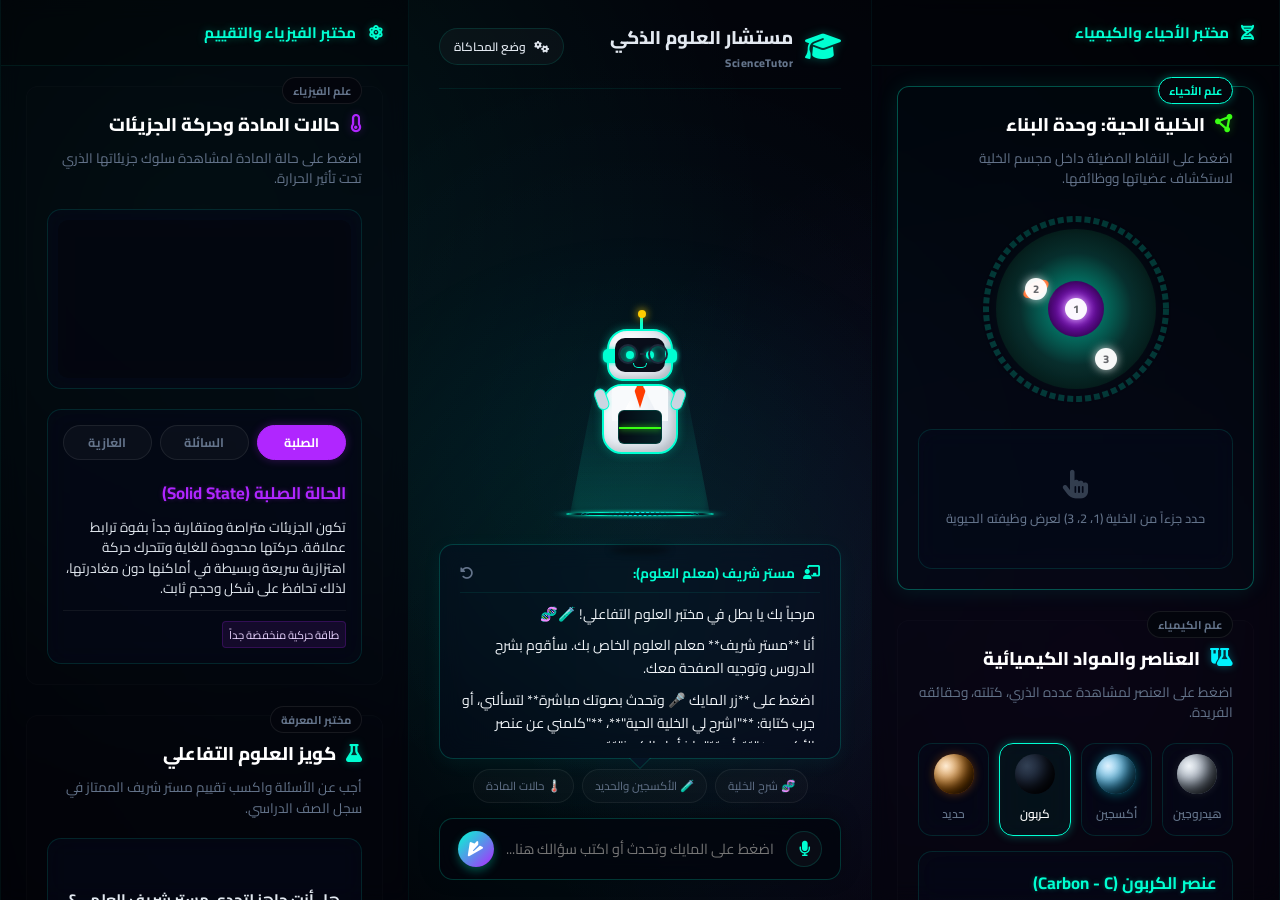
==== commit fd41f41e: "." ====
--- a/index.html
+++ b/index.html
@@ -3,7 +3,7 @@
 <head>
     <meta charset="UTF-8">
     <meta name="viewport" content="width=device-width, initial-scale=1.0">
-    <title>أكاديمية كوزمو التفاعلية | CosmoGuide</title>
+    <title>مختبر العلوم التفاعلي | ScienceGuide</title>
     <!-- Google Fonts: Cairo & Tajawal -->
     <link rel="preconnect" href="https://fonts.googleapis.com">
     <link rel="preconnect" href="https://fonts.gstatic.com" crossorigin>
@@ -14,414 +14,378 @@
     <link rel="stylesheet" href="style.css">
 </head>
 <body>
-    <!-- Background Stars & Nebula Simulation -->
+    <!-- Background Stars & Labs Simulation -->
     <div class="space-bg">
         <div class="stars"></div>
         <div class="twinkling"></div>
         <div class="nebula"></div>
     </div>
 
-    <!-- Main Container -->
-    <div class="app-container">
+    <!-- Main App Container: 3 Columns Grid -->
+    <div class="hologram-app-container">
         
-        <!-- Sidebar Navigation -->
-        <aside class="sidebar">
-            <div class="logo-area">
-                <i class="fa-solid fa-user-astronaut logo-icon"></i>
-                <div class="logo-text">
-                    <h1>كوزمو غايد</h1>
-                    <span>CosmoGuide</span>
-                </div>
+        <!-- ================= LEFT COLUMN: BIOLOGY & CHEMISTRY ================= -->
+        <aside class="hologram-column left-column">
+            <div class="column-header">
+                <i class="fa-solid fa-dna"></i>
+                <span>مختبر الأحياء والكيمياء</span>
             </div>
             
-            <nav class="nav-menu">
-                <ul>
-                    <li class="nav-item active" data-target="sun-section">
-                        <a href="#sun-section">
-                            <i class="fa-solid fa-sun nav-icon"></i>
-                            <span>الشمس الثائرة</span>
-                        </a>
-                    </li>
-                    <li class="nav-item" data-target="rocky-section">
-                        <a href="#rocky-section">
-                            <i class="fa-solid fa-globe nav-icon"></i>
-                            <span>الكواكب الصخرية</span>
-                        </a>
-                    </li>
-                    <li class="nav-item" data-target="gas-section">
-                        <a href="#gas-section">
-                            <i class="fa-solid fa-circle-radiation nav-icon"></i>
-                            <span>العمالقة الغازية</span>
-                        </a>
-                    </li>
-                    <li class="nav-item" data-target="quiz-section">
-                        <a href="#quiz-section">
-                            <i class="fa-solid fa-flask nav-icon"></i>
-                            <span>مختبر المعرفة</span>
-                        </a>
-                    </li>
-                </ul>
-            </nav>
-
-            <!-- API Configuration Panel -->
-            <div class="api-settings">
-                <div class="settings-header" id="toggle-settings">
+            <div class="column-scroll-content">
+                <!-- Section 1: The Cell -->
+                <section id="cell-section" class="edu-section active-highlight">
+                    <div class="section-badge">علم الأحياء</div>
+                    <h3 class="section-title"><i class="fa-solid fa-circle-nodes text-green"></i> الخلية الحية: وحدة البناء</h3>
+                    <p class="section-subtitle">اضغط على النقاط المضيئة داخل مجسم الخلية لاستكشاف عضياتها ووظائفها.</p>
+                    
+                    <div class="sun-interactive-vertical">
+                        <div class="sun-diagram-box">
+                            <div class="sun-wrapper cell-wrapper">
+                                <div class="sun-glowing-effect cell-glow"></div>
+                                <svg class="sun-svg cell-svg" viewBox="0 0 200 200">
+                                    <!-- Cell Membrane -->
+                                    <circle cx="100" cy="100" r="90" fill="none" stroke="rgba(0, 255, 210, 0.2)" stroke-width="6" class="cell-membrane-orbit"></circle>
+                                    <!-- Cytoplasm (Cell body) -->
+                                    <circle cx="100" cy="100" r="80" fill="url(#cellGrad)" class="cell-body-circle"></circle>
+                                    <!-- Nucleus -->
+                                    <circle cx="100" cy="100" r="28" fill="url(#nucleusGrad)" class="cell-nucleus-circle"></circle>
+                                    <!-- Mitochondria representation -->
+                                    <ellipse cx="60" cy="80" rx="14" ry="7" fill="#ff5100" transform="rotate(-30, 60, 80)"></ellipse>
+                                    
+                                    <defs>
+                                        <radialGradient id="cellGrad" cx="50%" cy="50%" r="50%">
+                                            <stop offset="0%" stop-color="#00ffd2" stop-opacity="0.3" />
+                                            <stop offset="70%" stop-color="#0a3c36" stop-opacity="0.6" />
+                                            <stop offset="100%" stop-color="#051f1c" stop-opacity="0.9" />
+                                        </radialGradient>
+                                        <radialGradient id="nucleusGrad" cx="50%" cy="50%" r="50%">
+                                            <stop offset="0%" stop-color="#b026ff" />
+                                            <stop offset="60%" stop-color="#6b0fa3" />
+                                            <stop offset="100%" stop-color="#3d0361" />
+                                        </radialGradient>
+                                    </defs>
+                                </svg>
+                                <!-- Hotspots -->
+                                <button class="hotspot" style="top: 50%; left: 50%;" data-spot="nucleus" title="النواة">
+                                    <span class="pulse-ring"></span>
+                                    <span class="hotspot-dot">1</span>
+                                </button>
+                                <button class="hotspot" style="top: 40%; left: 30%;" data-spot="mitochondria" title="الميتوكوندريا">
+                                    <span class="pulse-ring"></span>
+                                    <span class="hotspot-dot">2</span>
+                                </button>
+                                <button class="hotspot" style="top: 75%; left: 65%;" data-spot="cytoplasm" title="السيتوبلازم">
+                                    <span class="pulse-ring"></span>
+                                    <span class="hotspot-dot">3</span>
+                                </button>
+                            </div>
+                        </div>
+                        
+                        <div class="sun-details-card glass-panel" id="sun-info-panel">
+                            <div class="card-placeholder-text">
+                                <i class="fa-solid fa-hand-pointer"></i>
+                                <h4>حدد جزءاً من الخلية (1، 2، 3) لعرض وظيفته الحيوية</h4>
+                            </div>
+                            <div class="card-content hidden" id="sun-spot-content">
+                                <h4 id="sun-spot-title" class="text-neon-yellow">اسم العضية</h4>
+                                <p id="sun-spot-text">الشرح والتفاصيل...</p>
+                                <div class="spot-stats">
+                                    <div class="stat-item">
+                                        <span class="stat-label">الأهمية:</span>
+                                        <span class="stat-value" id="sun-spot-temp">---</span>
+                                    </div>
+                                </div>
+                            </div>
+                        </div>
+                    </div>
+                </section>
+
+                <!-- Section 2: Chemistry Elements -->
+                <section id="elements-section" class="edu-section">
+                    <div class="section-badge">علم الكيمياء</div>
+                    <h3 class="section-title"><i class="fa-solid fa-flask-vial text-blue"></i> العناصر والمواد الكيميائية</h3>
+                    <p class="section-subtitle">اضغط على العنصر لمشاهدة عدده الذري، كتلته، وحقائقه الفريدة.</p>
+                    
+                    <div class="planets-grid-compact">
+                        <div class="planet-card-mini glass-panel" data-planet="hydrogen">
+                            <div class="planet-sphere-mini hydrogen-img"></div>
+                            <span>هيدروجين</span>
+                        </div>
+                        <div class="planet-card-mini glass-panel" data-planet="oxygen">
+                            <div class="planet-sphere-mini oxygen-img"></div>
+                            <span>أكسجين</span>
+                        </div>
+                        <div class="planet-card-mini glass-panel active-card" data-planet="carbon">
+                            <div class="planet-sphere-mini carbon-img"></div>
+                            <span>كربون</span>
+                        </div>
+                        <div class="planet-card-mini glass-panel" data-planet="iron">
+                            <div class="planet-sphere-mini iron-img"></div>
+                            <span>حديد</span>
+                        </div>
+                    </div>
+
+                    <!-- Elements detail explorer -->
+                    <div class="planet-explorer-panel glass-panel" id="planet-explorer">
+                        <div class="explorer-header">
+                            <h4 id="explorer-planet-name">عنصر الكربون</h4>
+                            <p id="explorer-planet-desc">العنصر الأساسي لجميع أشكال الحياة العضوية على وجه الأرض.</p>
+                        </div>
+                        <div class="explorer-body-vertical">
+                            <div class="explorer-chart-container">
+                                <div class="progress-bar-group">
+                                    <div class="bar-header">
+                                        <span>العدد الذري (البروتونات)</span>
+                                        <span id="gravity-val">6</span>
+                                    </div>
+                                    <div class="progress-bar-bg">
+                                        <div class="progress-bar-fill fill-neon-blue" id="gravity-bar" style="width: 30%;"></div>
+                                    </div>
+                                </div>
+                                <div class="progress-bar-group">
+                                    <div class="bar-header">
+                                        <span>الكتلة الذرية (جرام/مول)</span>
+                                        <span id="distance-val">12.011</span>
+                                    </div>
+                                    <div class="progress-bar-bg">
+                                        <div class="progress-bar-fill fill-neon-green" id="distance-bar" style="width: 45%;"></div>
+                                    </div>
+                                </div>
+                                <div class="progress-bar-group">
+                                    <div class="bar-header">
+                                        <span>درجة الغليان (مئوية)</span>
+                                        <span id="diameter-val">4,827°م</span>
+                                    </div>
+                                    <div class="progress-bar-bg">
+                                        <div class="progress-bar-fill fill-neon-yellow" id="diameter-bar" style="width: 80%;"></div>
+                                    </div>
+                                </div>
+                            </div>
+                            <div class="explorer-facts">
+                                <ul id="planet-facts-list">
+                                    <li>يشكل أساس كيمياء الحياة العضوية ويوجد في الفحم والألماس.</li>
+                                </ul>
+                            </div>
+                        </div>
+                    </div>
+                </section>
+            </div>
+        </aside>
+
+        <!-- ================= CENTER COLUMN: THE TEACHER CHARACTER & CHAT ================= -->
+        <main class="hologram-column center-column">
+            
+            <!-- Logo / Top Title -->
+            <div class="center-app-header">
+                <div class="cosmo-logo">
+                    <i class="fa-solid fa-graduation-cap"></i>
+                    <h2>مستشار العلوم الذكي <span>ScienceTutor</span></h2>
+                </div>
+                <div class="api-toggle-badge" id="toggle-api-settings" title="إعدادات الذكاء الاصطناعي">
                     <i class="fa-solid fa-gears"></i>
-                    <span>إعدادات الذكاء الاصطناعي</span>
-                    <i class="fa-solid fa-chevron-down arrow-icon"></i>
-                </div>
-                <div class="settings-content" id="settings-content">
-                    <p class="settings-desc">افتراضياً، يعمل المساعد في وضع المحاكاة المحلي. يمكنك إدخال مفتاح Gemini API لجعله يتحدث بحرية تامة:</p>
-                    <div class="input-group">
-                        <input type="password" id="gemini-key-input" placeholder="أدخل مفتاح Gemini API هنا...">
-                        <button id="save-key-btn"><i class="fa-solid fa-check"></i></button>
-                    </div>
-                    <div class="api-status">
-                        <span class="status-dot simulated"></span>
-                        <span id="status-text">وضع المحاكاة النشط</span>
-                    </div>
-                </div>
-            </div>
-
-            <div class="sidebar-footer">
-                <p>صنع بشغف لتعليم الجيل القادم © 2026</p>
-            </div>
-        </aside>
-
-        <!-- Main Content Area -->
-        <main class="main-content">
-            <!-- Header -->
-            <header class="app-header">
-                <div class="header-welcome">
-                    <h2>مرحباً بك في رحلة استكشاف الكون! 🚀</h2>
-                    <p>تصفح الأقسام أدناه أو تحدث مع AstroTutor ليرشدك في جولتك التعليمية.</p>
-                </div>
-                <div class="theme-badge">
-                    <i class="fa-solid fa-meteor text-neon"></i>
-                    <span>الوضع التفاعلي نشط</span>
-                </div>
-            </header>
-
-            <!-- Section 1: The Sun -->
-            <section id="sun-section" class="edu-section active-highlight">
-                <div class="section-badge">نجم المجموعة</div>
-                <h3 class="section-title"><i class="fa-solid fa-sun text-yellow"></i> الشمس: قلب المجموعة الشمسية النابض</h3>
-                <p class="section-subtitle">الشمس هي النجم الذي يقع في مركز نظامنا الشمسي، وتشكل 99.8% من كتلته الإجمالية.</p>
-                
-                <div class="sun-interactive-container">
-                    <div class="sun-diagram-box">
-                        <!-- Sun interactive SVG Hotspots -->
-                        <div class="sun-wrapper">
-                            <div class="sun-glowing-effect"></div>
-                            <svg class="sun-svg" viewBox="0 0 200 200">
-                                <!-- Corona / Outer Layer -->
-                                <circle cx="100" cy="100" r="95" fill="none" stroke="rgba(255, 140, 0, 0.2)" stroke-width="8" stroke-dasharray="10 5" class="sun-corona-orbit"></circle>
-                                <!-- Sun Body -->
-                                <circle cx="100" cy="100" r="75" fill="url(#sunGrad)" class="sun-body-circle"></circle>
-                                <!-- Radiant Core -->
-                                <circle cx="100" cy="100" r="30" fill="url(#coreGrad)" class="sun-core-circle"></circle>
-                                
-                                <defs>
-                                    <radialGradient id="sunGrad" cx="50%" cy="50%" r="50%">
-                                        <stop offset="0%" stop-color="#fffb00" />
-                                        <stop offset="70%" stop-color="#ff7b00" />
-                                        <stop offset="100%" stop-color="#ff3c00" />
-                                    </radialGradient>
-                                    <radialGradient id="coreGrad" cx="50%" cy="50%" r="50%">
-                                        <stop offset="0%" stop-color="#ffffff" />
-                                        <stop offset="40%" stop-color="#fffb00" />
-                                        <stop offset="100%" stop-color="transparent" />
-                                    </radialGradient>
-                                </defs>
-                            </svg>
-                            <!-- Clickable Hotspots -->
-                            <button class="hotspot" style="top: 50%; left: 50%;" data-spot="core" title="لب الشمس">
-                                <span class="pulse-ring"></span>
-                                <span class="hotspot-dot">1</span>
-                            </button>
-                            <button class="hotspot" style="top: 25%; left: 60%;" data-spot="photosphere" title="الغلاف الضوئي">
-                                <span class="pulse-ring"></span>
-                                <span class="hotspot-dot">2</span>
-                            </button>
-                            <button class="hotspot" style="top: 75%; left: 20%;" data-spot="corona" title="الإكليل (الهالة)">
-                                <span class="pulse-ring"></span>
-                                <span class="hotspot-dot">3</span>
-                            </button>
-                        </div>
-                    </div>
-                    
-                    <div class="sun-details-card glass-panel" id="sun-info-panel">
-                        <div class="card-placeholder-text">
-                            <i class="fa-solid fa-hand-pointer"></i>
-                            <h4>اضغط على النقاط المضيئة (1، 2، 3) في مجسم الشمس لاستكشاف طبقاتها!</h4>
-                        </div>
-                        <div class="card-content hidden" id="sun-spot-content">
-                            <h4 id="sun-spot-title" class="text-neon-yellow">اسم الطبقة</h4>
-                            <p id="sun-spot-text">الشرح والتفاصيل...</p>
-                            <div class="spot-stats">
-                                <div class="stat-item">
-                                    <span class="stat-label">درجة الحرارة:</span>
-                                    <span class="stat-value" id="sun-spot-temp">---</span>
-                                </div>
-                            </div>
-                        </div>
-                    </div>
-                </div>
-            </section>
-
-            <!-- Section 2: Rocky Planets -->
-            <section id="rocky-section" class="edu-section">
-                <div class="section-badge">كواكب صلبة</div>
-                <h3 class="section-title"><i class="fa-solid fa-globe text-blue"></i> الكواكب الصخرية: العوالم القريبة</h3>
-                <p class="section-subtitle">الكواكب الأربعة الأقرب للشمس؛ تتميز بأسطحها الصخرية الصلبة وأحجامها الصغيرة نسبياً مقارنة بالعمالقة الغازية.</p>
-                
-                <div class="planets-grid">
-                    <!-- Mercury -->
-                    <div class="planet-card glass-panel" data-planet="mercury">
-                        <div class="planet-avatar mercury-img"></div>
-                        <h4>عطارد</h4>
-                        <span class="planet-sub">أقرب الكواكب للشمس</span>
-                        <div class="planet-mini-stats">
-                            <span><i class="fa-solid fa-temperature-high"></i> 430°م</span>
-                            <span><i class="fa-solid fa-clock"></i> يوم طويل</span>
-                        </div>
-                    </div>
-                    <!-- Venus -->
-                    <div class="planet-card glass-panel" data-planet="venus">
-                        <div class="planet-avatar venus-img"></div>
-                        <h4>الزهرة</h4>
-                        <span class="planet-sub">توأم الأرض الملتهب</span>
-                        <div class="planet-mini-stats">
-                            <span><i class="fa-solid fa-temperature-high"></i> 475°م</span>
-                            <span><i class="fa-solid fa-cloud-showers-heavy"></i> غيوم حمضية</span>
-                        </div>
-                    </div>
-                    <!-- Earth -->
-                    <div class="planet-card glass-panel active-card" data-planet="earth">
-                        <div class="planet-avatar earth-img"></div>
-                        <h4>الأرض</h4>
-                        <span class="planet-sub">واحة الحياة الزرقاء</span>
-                        <div class="planet-mini-stats">
-                            <span><i class="fa-solid fa-tint"></i> مياه وفيرة</span>
-                            <span><i class="fa-solid fa-users"></i> غلاف حيوي</span>
-                        </div>
-                    </div>
-                    <!-- Mars -->
-                    <div class="planet-card glass-panel" data-planet="mars">
-                        <div class="planet-avatar mars-img"></div>
-                        <h4>المريخ</h4>
-                        <span class="planet-sub">الكوكب الأحمر الواعد</span>
-                        <div class="planet-mini-stats">
-                            <span><i class="fa-solid fa-temperature-low"></i> -62°م</span>
-                            <span><i class="fa-solid fa-mountain"></i> جبال عملاقة</span>
-                        </div>
-                    </div>
-                </div>
-
-                <!-- Planet detail explorer -->
-                <div class="planet-explorer-panel glass-panel" id="planet-explorer">
-                    <div class="explorer-header">
-                        <h4 id="explorer-planet-name">كوكب الأرض</h4>
-                        <p id="explorer-planet-desc">الكوكب الوحيد المعروف بإيوائه للحياة في الكون حتى الآن.</p>
-                    </div>
-                    <div class="explorer-body">
-                        <div class="explorer-chart-container">
-                            <div class="progress-bar-group">
-                                <div class="bar-header">
-                                    <span>الجاذبية (مقارنة بالجاذبية الأرضية)</span>
-                                    <span id="gravity-val">1.0g</span>
-                                </div>
-                                <div class="progress-bar-bg">
-                                    <div class="progress-bar-fill fill-neon-blue" id="gravity-bar" style="width: 100%;"></div>
-                                </div>
-                            </div>
-                            <div class="progress-bar-group">
-                                <div class="bar-header">
-                                    <span>المسافة من الشمس (وحدة فلكية AU)</span>
-                                    <span id="distance-val">1.0 AU</span>
-                                </div>
-                                <div class="progress-bar-bg">
-                                    <div class="progress-bar-fill fill-neon-green" id="distance-bar" style="width: 25%;"></div>
-                                </div>
-                            </div>
-                            <div class="progress-bar-group">
-                                <div class="bar-header">
-                                    <span>القطر الاستوائي (كم)</span>
-                                    <span id="diameter-val">12,742 كم</span>
-                                </div>
-                                <div class="progress-bar-bg">
-                                    <div class="progress-bar-fill fill-neon-yellow" id="diameter-bar" style="width: 50%;"></div>
-                                </div>
-                            </div>
-                        </div>
-                        <div class="explorer-facts">
-                            <h5>حقائق مثيرة:</h5>
-                            <ul id="planet-facts-list">
-                                <li>يمتلك غلافاً جوياً غنياً بالأكسجين والنيتروجين يسمح بالتنفس وحماية الكائنات.</li>
-                                <li>تغطي المحيطات المائية السائلة حوالي 71% من مساحة سطحه.</li>
-                            </ul>
-                        </div>
-                    </div>
-                </div>
-            </section>
-
-            <!-- Section 3: Gas Giants -->
-            <section id="gas-section" class="edu-section">
-                <div class="section-badge">كواكب غازية</div>
-                <h3 class="section-title"><i class="fa-solid fa-circle-radiation text-purple"></i> العمالقة الغازية: حراس النظام الخارجي</h3>
-                <p class="section-subtitle">كواكب ضخمة تقع خلف حزام الكويكبات، وتتكون بشكل رئيسي من الهيدروجين والهيليوم بدون سطح صلب حقيقي.</p>
-                
-                <div class="gas-interactive-container">
-                    <div class="orbit-simulation glass-panel">
-                        <!-- Simulated orbit models -->
-                        <div class="system-orbits">
-                            <div class="orbit-line o-jupiter">
-                                <div class="orbit-planet p-jupiter" data-gas="jupiter">
-                                    <span class="planet-tooltip">المشتري</span>
-                                </div>
-                            </div>
-                            <div class="orbit-line o-saturn">
-                                <div class="orbit-planet p-saturn" data-gas="saturn">
-                                    <span class="planet-tooltip">زحل</span>
-                                </div>
-                            </div>
-                            <div class="orbit-line o-uranus">
-                                <div class="orbit-planet p-uranus" data-gas="uranus">
-                                    <span class="planet-tooltip">أورانوس</span>
-                                </div>
-                            </div>
-                            <div class="orbit-line o-neptune">
-                                <div class="orbit-planet p-neptune" data-gas="neptune">
-                                    <span class="planet-tooltip">نبتون</span>
-                                </div>
-                            </div>
-                            <div class="center-star"></div>
-                        </div>
-                        <span class="simulation-tip"><i class="fa-solid fa-circle-info"></i> اضغط على الكواكب التي تدور في المحاكاة لعرض خصائصها الغازية الفريدة!</span>
-                    </div>
-
-                    <div class="gas-details-panel glass-panel" id="gas-details">
-                        <h4 id="gas-planet-title">المشتري (ملك الكواكب)</h4>
-                        <p id="gas-planet-desc">أكبر كواكب المجموعة الشمسية حجماً وأكثرها كتلة، ويعمل كدرع واقٍ للأرض عن طريق جذب المذنبات البعيدة بجاذبيته الهائلة.</p>
-                        <div class="gas-visuals">
-                            <div class="gas-gas-indicator">
-                                <span class="label">المكون الرئيسي للغلاف:</span>
-                                <div class="gas-tags">
-                                    <span class="gas-tag">هيدروجين H₂</span>
-                                    <span class="gas-tag">هيليوم He</span>
-                                </div>
-                            </div>
-                            <div class="gas-moons-counter">
-                                <i class="fa-solid fa-moon"></i>
-                                <div>
-                                    <span class="moons-num" id="gas-moons-val">95</span>
-                                    <span class="moons-label">قمراً مؤكداً</span>
-                                </div>
-                            </div>
-                        </div>
-                    </div>
-                </div>
-            </section>
-
-            <!-- Section 4: Discovery Lab (Interactive Quiz) -->
-            <section id="quiz-section" class="edu-section">
-                <div class="section-badge">اختبر ذكاءك</div>
-                <h3 class="section-title"><i class="fa-solid fa-flask text-teal"></i> مختبر المعرفة: كويز الفضاء التفاعلي</h3>
-                <p class="section-subtitle">اختبر ما تعلمته في جولتك العلمية مع AstroTutor. أجب على الأسئلة الثلاثة التالية لتكتشف مستواك!</p>
-                
-                <div class="quiz-container glass-panel">
-                    <div id="quiz-intro">
-                        <h4>هل أنت مستعد لبدء التحدي؟</h4>
-                        <p>الأسئلة تقيس مستوى فهمك للشمس والكواكب الصخرية والغازية.</p>
-                        <button class="action-btn" id="start-quiz-btn">ابدأ الاختبار الآن 🚀</button>
-                    </div>
-
-                    <div id="quiz-play" class="hidden">
-                        <div class="quiz-progress-bar">
-                            <div class="quiz-progress-fill" id="quiz-progress-fill" style="width: 33%;"></div>
-                        </div>
-                        <div class="question-header">
-                            <span class="question-number" id="question-num">السؤال 1 من 3</span>
-                            <h4 id="question-text">السؤال يظهر هنا...</h4>
-                        </div>
-                        <div class="answers-grid" id="answers-grid">
-                            <!-- Answer buttons dynamically generated -->
-                        </div>
-                    </div>
-
-                    <div id="quiz-result" class="hidden">
-                        <div class="result-animation">
-                            <i class="fa-solid fa-trophy trophy-icon"></i>
-                        </div>
-                        <h4 id="result-title">عمل رائع، يا رائد الفضاء!</h4>
-                        <p id="result-text">لقد حصلت على درجة 3/3 بنسبة نجاح 100%.</p>
-                        <div class="result-actions">
-                            <button class="action-btn btn-secondary" id="restart-quiz-btn">إعادة المحاولة <i class="fa-solid fa-rotate-right"></i></button>
-                            <button class="action-btn" id="ask-ai-result-btn">اسأل AstroTutor عن النتيجة <i class="fa-solid fa-comment-dots"></i></button>
-                        </div>
-                    </div>
-                </div>
-            </section>
-        </main>
-
-        <!-- AI Assistant Sidebar -->
-        <aside class="chat-sidebar">
-            <div class="chat-header">
-                <div class="tutor-profile">
-                    <div class="avatar-container">
-                        <img src="https://api.dicebear.com/7.x/bottts/svg?seed=AstroTutor&backgroundColor=0f172a" alt="AstroTutor Avatar" class="tutor-avatar">
-                        <span class="online-indicator"></span>
-                    </div>
-                    <div class="tutor-info">
-                        <h4>AstroTutor</h4>
-                        <span>المعلم الفلكي الذكي</span>
-                    </div>
-                </div>
-                <button class="clear-chat-btn" id="clear-chat-btn" title="مسح المحادثة">
-                    <i class="fa-solid fa-trash-can"></i>
+                    <span id="api-badge-text">وضع المحاكاة</span>
+                </div>
+            </div>
+
+            <!-- Floating Character Arena -->
+            <div class="character-arena">
+                <!-- Holo Pedestal -->
+                <div class="holo-pedestal">
+                    <div class="holo-light"></div>
+                    <div class="holo-rings">
+                        <div class="ring-r1"></div>
+                        <div class="ring-r2"></div>
+                    </div>
+                </div>
+
+                <!-- Animated CSS Robot Character (ScienceTutor) -->
+                <div class="astrotutor-character">
+                    <div class="robot-head teacher-head">
+                        <div class="robot-ears"></div>
+                        <!-- Glasses Overlay to make him look like a teacher -->
+                        <div class="teacher-glasses">
+                            <span class="lens"></span>
+                            <span class="bridge"></span>
+                            <span class="lens"></span>
+                        </div>
+                        <div class="robot-face">
+                            <div class="robot-eyes">
+                                <span class="eye eye-left"></span>
+                                <span class="eye eye-right"></span>
+                            </div>
+                            <div class="robot-mouth smile"></div>
+                        </div>
+                        <div class="robot-antenna">
+                            <span class="antenna-tip"></span>
+                        </div>
+                    </div>
+                    <div class="robot-body teacher-body">
+                        <!-- Lab coat tie representation -->
+                        <div class="lab-coat-tie"></div>
+                        <div class="robot-screen">
+                            <div class="sine-wave"></div>
+                        </div>
+                        <div class="robot-joints"></div>
+                    </div>
+                    <div class="robot-hands">
+                        <div class="hand hand-left"></div>
+                        <div class="hand hand-right"></div>
+                    </div>
+                    <div class="robot-shadow"></div>
+                </div>
+            </div>
+
+            <!-- Dynamic Chat Bubble Above character -->
+            <div class="central-chat-area">
+                <div class="tutor-chat-bubble glass-panel" id="tutor-bubble">
+                    <div class="bubble-header">
+                        <span class="tutor-title"><i class="fa-solid fa-chalkboard-user"></i> مستر شريف (معلم العلوم):</span>
+                        <button class="clear-chat-btn" id="clear-chat-btn" title="مسح السجل"><i class="fa-solid fa-rotate-left"></i></button>
+                    </div>
+                    <div class="bubble-body" id="chat-messages-container">
+                        <div id="latest-tutor-message" class="animate-fade-in">
+                            <p>مرحباً بك يا بطل في مختبر العلوم التفاعلي! 🧪🧬</p>
+                            <p>أنا **مستر شريف** معلم العلوم الخاص بك. سأقوم بشرح الدروس وتوجيه الصفحة معك. </p>
+                            <p>اضغط على **زر المايك 🎤 وتحدث بصوتك مباشرة** لتسألني، أو جرب كتابة: **"اشرح لي الخلية الحية"**، **"كلمني عن عنصر الأكسجين"**، أو **"عايز أحل الكويز"**.</p>
+                        </div>
+                    </div>
+                </div>
+            </div>
+
+            <!-- Guidance Navigation Banner -->
+            <div class="guidance-banner-center hidden" id="guidance-banner">
+                <i class="fa-solid fa-compass-drafting spinner-icon"></i>
+                <span id="guidance-text">يقوم مستر شريف بتوجيه الصفحة وتجهيز الشرح...</span>
+            </div>
+
+            <!-- Prompt recommendations chips -->
+            <div class="quick-prompts-center">
+                <button class="prompt-chip" data-prompt="اشرح لي عضيات الخلية الحية ووظائفها">🧬 شرح الخلية</button>
+                <button class="prompt-chip" data-prompt="قارن بين الأكسجين والحديد كعناصر كيميائية">🧪 الأكسجين والحديد</button>
+                <button class="prompt-chip" data-prompt="ما هي الفروقات بين الحالة الصلبة والسائلة والغازية للمادة؟">🌡️ حالات المادة</button>
+            </div>
+
+            <!-- Unified input area with MIC button at the bottom -->
+            <div class="center-input-console glass-panel">
+                <!-- Microphone Voice Recognition Button -->
+                <button id="mic-btn" class="mic-btn" title="تحدث بصوتك (تسجيل)">
+                    <i class="fa-solid fa-microphone"></i>
                 </button>
-            </div>
-
-            <!-- Scrollable chat body -->
-            <div class="chat-body" id="chat-messages">
-                <!-- Welcome Message -->
-                <div class="message tutor-msg animate-fade-in">
-                    <div class="msg-bubble">
-                        <p>مرحباً بك! أنا **AstroTutor**، معلمك الفلكي الذكي المساعد. 🌌</p>
-                        <p>يمكنك سؤالي عن أي شيء يخص الفضاء والمجموعة الشمسية. سأشرح لك المعلومات وسأقوم بتوجيهك وتمرير الصفحة تلقائياً للأقسام التي نتحدث عنها!</p>
-                        <p>جرب كتابة: **"كلمنا عن كوكب المريخ"** أو **"اشرح لي طبقات الشمس"**.</p>
-                    </div>
-                    <span class="msg-time">الآن</span>
-                </div>
-            </div>
-
-            <!-- Interactive Guidance Banner -->
-            <div class="guidance-banner hidden" id="guidance-banner">
-                <i class="fa-solid fa-compass-drafting spinner-icon"></i>
-                <span id="guidance-text">يقوم AstroTutor بتوجيه الصفحة حالياً...</span>
-            </div>
-
-            <!-- Quick Questions Prompts -->
-            <div class="quick-prompts">
-                <button class="prompt-chip" data-prompt="اشرح لي طبقات الشمس بالتفصيل">☀️ طبقات الشمس</button>
-                <button class="prompt-chip" data-prompt="قارن بين كوكبي الأرض والمريخ">🪐 مقارنة الأرض والمريخ</button>
-                <button class="prompt-chip" data-prompt="ما هو أكبر كوكب في المجموعة الشمسية؟">⭐ أكبر كوكب</button>
-            </div>
-
-            <!-- Input area -->
-            <div class="chat-input-area">
-                <textarea id="chat-input" placeholder="اسأل AstroTutor شيئاً..." rows="1"></textarea>
+                <textarea id="chat-input" placeholder="اضغط على المايك وتحدث أو اكتب سؤالك هنا..." rows="1"></textarea>
                 <button id="send-btn" class="send-btn">
                     <i class="fa-solid fa-paper-plane"></i>
                 </button>
             </div>
+
+            <!-- API Configuration Modal / Panel Overlay -->
+            <div class="api-settings-overlay hidden" id="api-settings-panel">
+                <div class="api-modal-card glass-panel animate-fade-in">
+                    <div class="modal-header">
+                        <h4><i class="fa-solid fa-gears"></i> إعدادات معالج الذكاء الاصطناعي</h4>
+                        <button class="close-modal-btn" id="close-settings-btn"><i class="fa-solid fa-xmark"></i></button>
+                    </div>
+                    <div class="modal-body">
+                        <p>بشكل افتراضي، يعمل المساعد في وضع المحاكاة الذكية محلياً. أدخل مفتاحك لربطه بالذكاء الاصطناعي المباشر من Google:</p>
+                        <div class="input-group">
+                            <input type="password" id="gemini-key-input" placeholder="أدخل مفتاح Gemini API هنا...">
+                            <button id="save-key-btn">حفظ وتفعيل</button>
+                        </div>
+                        <div class="api-status">
+                            <span class="status-dot simulated"></span>
+                            <span id="status-text">وضع المحاكاة النشط</span>
+                        </div>
+                    </div>
+                </div>
+            </div>
+
+        </main>
+
+        <!-- ================= RIGHT COLUMN: PHYSICS & QUIZ ================= -->
+        <aside class="hologram-column right-column">
+            <div class="column-header">
+                <i class="fa-solid fa-atom"></i>
+                <span>مختبر الفيزياء والتقييم</span>
+            </div>
+
+            <div class="column-scroll-content">
+                <!-- Section 3: States of Matter -->
+                <section id="states-section" class="edu-section">
+                    <div class="section-badge">علم الفيزياء</div>
+                    <h3 class="section-title"><i class="fa-solid fa-temperature-empty text-purple"></i> حالات المادة وحركة الجزيئات</h3>
+                    <p class="section-subtitle">اضغط على حالة المادة لمشاهدة سلوك جزيئاتها الذري تحت تأثير الحرارة.</p>
+                    
+                    <div class="gas-interactive-vertical">
+                        <div class="orbit-simulation-box glass-panel">
+                            <!-- Molecular particles simulation box -->
+                            <div class="particles-simulation" id="particles-container">
+                                <!-- Particles generated dynamically via JS to represent solid, liquid, gas -->
+                            </div>
+                        </div>
+
+                        <div class="gas-details-panel glass-panel" id="gas-details">
+                            <div class="states-buttons">
+                                <button class="state-btn active-state" data-state="solid">الصلبة</button>
+                                <button class="state-btn" data-state="liquid">السائلة</button>
+                                <button class="state-btn" data-state="gas">الغازية</button>
+                            </div>
+                            <h4 id="gas-planet-title" style="margin-top:12px;">الحالة الصلبة</h4>
+                            <p id="gas-planet-desc">تكون جزيئات المادة متقاربة جداً ومتراصة بقوة، وتتحرك حركة اهتزازية بسيطة في مكانها دون الانتقال.</p>
+                            <div class="gas-visuals">
+                                <div class="gas-gas-indicator">
+                                    <div class="gas-tags">
+                                        <span class="gas-tag" id="state-energy-tag">طاقة حركية منخفضة</span>
+                                    </div>
+                                </div>
+                            </div>
+                        </div>
+                    </div>
+                </section>
+
+                <!-- Section 4: Science Quiz -->
+                <section id="quiz-section" class="edu-section">
+                    <div class="section-badge">مختبر المعرفة</div>
+                    <h3 class="section-title"><i class="fa-solid fa-flask text-teal"></i> كويز العلوم التفاعلي</h3>
+                    <p class="section-subtitle">أجب عن الأسئلة واكسب تقييم مستر شريف الممتاز في سجل الصف الدراسي.</p>
+                    
+                    <div class="quiz-container-compact glass-panel">
+                        <div id="quiz-intro">
+                            <h4>هل أنت جاهز لتحدي مستر شريف العلمي؟</h4>
+                            <button class="action-btn-compact" id="start-quiz-btn">ابدأ كويز العلوم 🚀</button>
+                        </div>
+
+                        <div id="quiz-play" class="hidden">
+                            <div class="quiz-progress-bar">
+                                <div class="quiz-progress-fill" id="quiz-progress-fill" style="width: 0%;"></div>
+                            </div>
+                            <div class="question-header">
+                                <span class="question-number" id="question-num">السؤال 1 من 3</span>
+                                <h4 id="question-text">السؤال يظهر هنا...</h4>
+                            </div>
+                            <div class="answers-grid-vertical" id="answers-grid">
+                                <!-- Answer buttons dynamic -->
+                            </div>
+                        </div>
+
+                        <div id="quiz-result" class="hidden">
+                            <i class="fa-solid fa-trophy trophy-icon-mini"></i>
+                            <h4 id="result-title">رائع جداً!</h4>
+                            <p id="result-text">لقد حصلت على درجة 3/3.</p>
+                            <div class="result-actions-vertical">
+                                <button class="action-btn-compact btn-secondary" id="restart-quiz-btn">إعادة الاختبار <i class="fa-solid fa-rotate-right"></i></button>
+                                <button class="action-btn-compact" id="ask-ai-result-btn">اسأل مستر شريف عن تقييمك</button>
+                            </div>
+                        </div>
+                    </div>
+                </section>
+            </div>
         </aside>
+
     </div>
 
     <!-- Notification Toast -->
     <div class="toast hidden" id="toast">
         <i class="fa-solid fa-info-circle toast-icon"></i>
-        <span class="toast-message" id="toast-message">تم حفظ إعدادات مفتاح API بنجاح!</span>
+        <span class="toast-message" id="toast-message">رسالة التنبيه</span>
     </div>
 
     <!-- Scripts -->
--- a/style.css
+++ b/style.css
@@ -1,41 +1,38 @@
 /* -------------------------------------------------------------
-   Style Sheet for CosmoGuide - Interactive Education AI Academy
+   Style Sheet for CosmoGuide - Hologram & Central Character UI
    ------------------------------------------------------------- */
 
-/* Custom Fonts & Variable Configuration */
+/* Variable Configurations */
 :root {
-    --bg-dark: #070913;
-    --bg-space: radial-gradient(circle at 50% 50%, #151a30 0%, #070913 100%);
-    --panel-glass: rgba(15, 23, 42, 0.45);
-    --panel-glass-border: rgba(255, 255, 255, 0.08);
-    --panel-glass-hover: rgba(15, 23, 42, 0.65);
+    --bg-dark: #03050c;
+    --bg-space: radial-gradient(circle at 50% 50%, #081026 0%, #020308 100%);
+    --panel-glass: rgba(6, 12, 32, 0.4);
+    --panel-glass-border: rgba(0, 255, 210, 0.12);
+    --panel-glass-hover: rgba(6, 12, 32, 0.6);
     
-    /* Neon Palettes */
+    /* Neon Colors */
     --neon-blue: #00f2fe;
-    --neon-blue-glow: rgba(0, 242, 254, 0.4);
-    --neon-orange: #ff8c00;
-    --neon-orange-glow: rgba(255, 140, 0, 0.4);
-    --neon-yellow: #ffd700;
-    --neon-yellow-glow: rgba(255, 215, 0, 0.4);
+    --neon-blue-glow: rgba(0, 242, 254, 0.35);
+    --neon-orange: #ff7b00;
+    --neon-orange-glow: rgba(255, 123, 0, 0.35);
+    --neon-yellow: #ffcc00;
+    --neon-yellow-glow: rgba(255, 204, 0, 0.35);
     --neon-green: #39ff14;
-    --neon-green-glow: rgba(57, 255, 20, 0.4);
+    --neon-green-glow: rgba(57, 255, 20, 0.3);
     --neon-purple: #b026ff;
-    --neon-purple-glow: rgba(176, 38, 255, 0.4);
+    --neon-purple-glow: rgba(176, 38, 255, 0.3);
     --neon-teal: #00ffd2;
-    --neon-teal-glow: rgba(0, 255, 210, 0.4);
+    --neon-teal-glow: rgba(0, 255, 210, 0.3);
     
-    /* Typography colors */
-    --text-main: #f8fafc;
-    --text-muted: #94a3b8;
+    /* Typography */
+    --text-main: #e2e8f0;
+    --text-muted: #64748b;
     --text-heading: #ffffff;
     
-    /* System */
-    --sidebar-width: 280px;
-    --chat-width: 380px;
-    --transition-smooth: all 0.3s cubic-bezier(0.4, 0, 0.2, 1);
-}
-
-/* Reset and Global Styles */
+    --transition-smooth: all 0.3s cubic-bezier(0.25, 0.8, 0.25, 1);
+}
+
+/* Global Reset */
 * {
     margin: 0;
     padding: 0;
@@ -52,7 +49,7 @@
     width: 100vw;
 }
 
-/* Space Animated Background */
+/* Animated Space Backdrop */
 .space-bg {
     position: fixed;
     top: 0;
@@ -70,26 +67,25 @@
     left: 0;
     width: 100%;
     height: 100%;
-    display: block;
 }
 
 .stars {
     background: #000 url('https://raw.githubusercontent.com/samskirrow/twinkling-stars/master/stars.png') repeat top center;
     z-index: -3;
-    opacity: 0.7;
+    opacity: 0.5;
 }
 
 .twinkling {
     background: transparent url('https://raw.githubusercontent.com/samskirrow/twinkling-stars/master/twinkling.png') repeat top center;
     z-index: -2;
-    animation: move-twink-back 200s linear infinite;
-    opacity: 0.5;
+    animation: move-twink-back 180s linear infinite;
+    opacity: 0.3;
 }
 
 .nebula {
-    background: radial-gradient(circle at 20% 30%, rgba(176, 38, 255, 0.15) 0%, transparent 40%),
-                radial-gradient(circle at 80% 70%, rgba(0, 242, 254, 0.15) 0%, transparent 45%),
-                radial-gradient(circle at 50% 10%, rgba(255, 140, 0, 0.1) 0%, transparent 35%);
+    background: radial-gradient(circle at 15% 25%, rgba(0, 255, 210, 0.08) 0%, transparent 45%),
+                radial-gradient(circle at 85% 75%, rgba(176, 38, 255, 0.08) 0%, transparent 45%),
+                radial-gradient(circle at 50% 50%, rgba(0, 242, 254, 0.04) 0%, transparent 50%);
     z-index: -1;
 }
 
@@ -98,206 +94,1382 @@
     to { background-position: -10000px 5000px; }
 }
 
-/* Scrollbar customizations */
+/* Custom Scrollbars */
 ::-webkit-scrollbar {
-    width: 6px;
-    height: 6px;
+    width: 5px;
+    height: 5px;
 }
 ::-webkit-scrollbar-track {
-    background: rgba(0, 0, 0, 0.2);
+    background: rgba(0, 0, 0, 0.1);
 }
 ::-webkit-scrollbar-thumb {
-    background: rgba(255, 255, 255, 0.15);
+    background: rgba(0, 255, 210, 0.15);
     border-radius: 4px;
 }
 ::-webkit-scrollbar-thumb:hover {
-    background: rgba(255, 255, 255, 0.3);
-}
-
-/* Glassmorphism Panel base */
+    background: rgba(0, 255, 210, 0.35);
+}
+
+/* Glassmorphism Panel Base */
 .glass-panel {
     background: var(--panel-glass);
-    backdrop-filter: blur(16px);
-    -webkit-backdrop-filter: blur(16px);
+    backdrop-filter: blur(12px);
+    -webkit-backdrop-filter: blur(12px);
     border: 1px solid var(--panel-glass-border);
-    border-radius: 16px;
+    border-radius: 14px;
     transition: var(--transition-smooth);
 }
 
 .glass-panel:hover {
     background: var(--panel-glass-hover);
-    border-color: rgba(255, 255, 255, 0.15);
-    box-shadow: 0 8px 32px 0 rgba(0, 0, 0, 0.3);
-}
-
-/* Grid Layout container */
-.app-container {
-    display: flex;
+    border-color: rgba(0, 255, 210, 0.3);
+    box-shadow: 0 8px 24px 0 rgba(0, 255, 210, 0.1);
+}
+
+/* ================= 3-COLUMN HOLOGRAM LAYOUT ================= */
+.hologram-app-container {
+    display: grid;
+    grid-template-columns: 1.15fr 1.3fr 1.15fr;
     height: 100vh;
     width: 100vw;
     position: relative;
-}
-
-/* 1. Sidebar Styling */
-.sidebar {
-    width: var(--sidebar-width);
-    background: rgba(8, 12, 28, 0.7);
-    border-left: 1px solid var(--panel-glass-border);
-    backdrop-filter: blur(20px);
+    overflow: hidden;
+}
+
+.hologram-column {
+    height: 100vh;
     display: flex;
     flex-direction: column;
-    z-index: 10;
+}
+
+/* Scroll content for data sidebars */
+.left-column, .right-column {
+    background: rgba(2, 4, 12, 0.5);
+    border-left: 1px solid rgba(0, 255, 210, 0.05);
+    border-right: 1px solid rgba(0, 255, 210, 0.05);
+    backdrop-filter: blur(10px);
+}
+
+.column-scroll-content {
+    flex-grow: 1;
+    overflow-y: auto;
+    padding: 20px 25px;
+    display: flex;
+    flex-direction: column;
+    gap: 30px;
+}
+
+/* Column Header */
+.column-header {
+    padding: 18px 25px;
+    border-bottom: 1px solid rgba(0, 255, 210, 0.08);
+    display: flex;
+    align-items: center;
+    gap: 12px;
+    font-size: 0.95rem;
+    font-weight: 700;
+    color: var(--neon-teal);
+    text-shadow: 0 0 8px var(--neon-teal-glow);
+    background: rgba(0, 0, 0, 0.2);
+}
+
+.column-header i {
+    animation: pulse 2s infinite alternate;
+}
+
+/* Educational Sections inside column content */
+.edu-section {
+    position: relative;
+    padding: 20px;
+    border-radius: 12px;
+    background: rgba(255, 255, 255, 0.008);
+    border: 1px solid rgba(255, 255, 255, 0.015);
     transition: var(--transition-smooth);
 }
 
-.logo-area {
-    padding: 30px 20px;
-    display: flex;
-    align-items: center;
+.edu-section.active-highlight {
+    border-color: rgba(0, 255, 210, 0.3);
+    box-shadow: 0 0 25px rgba(0, 255, 210, 0.1);
+    background: rgba(0, 255, 210, 0.015);
+}
+
+.section-badge {
+    position: absolute;
+    top: -10px;
+    right: 20px;
+    background: #03050c;
+    border: 1px solid rgba(255, 255, 255, 0.08);
+    color: var(--text-muted);
+    border-radius: 20px;
+    padding: 2px 10px;
+    font-size: 0.7rem;
+    font-weight: 700;
+}
+
+.edu-section.active-highlight .section-badge {
+    border-color: var(--neon-teal);
+    color: var(--neon-teal);
+    box-shadow: 0 0 8px var(--neon-teal-glow);
+}
+
+.section-title {
+    font-size: 1.15rem;
+    color: var(--text-heading);
+    font-weight: 800;
+    display: flex;
+    align-items: center;
+    gap: 10px;
+}
+
+.section-subtitle {
+    color: var(--text-muted);
+    font-size: 0.85rem;
+    margin-top: 6px;
+    margin-bottom: 20px;
+    line-height: 1.5;
+}
+
+/* Color Helpers */
+.text-yellow { color: var(--neon-yellow); filter: drop-shadow(0 0 4px var(--neon-yellow-glow)); }
+.text-blue { color: var(--neon-blue); filter: drop-shadow(0 0 4px var(--neon-blue-glow)); }
+.text-purple { color: var(--neon-purple); filter: drop-shadow(0 0 4px var(--neon-purple-glow)); }
+.text-teal { color: var(--neon-teal); filter: drop-shadow(0 0 4px var(--neon-teal-glow)); }
+.text-green { color: #39ff14; filter: drop-shadow(0 0 4px rgba(57, 255, 20, 0.3)); }
+
+/* ================= 1. THE CELL SECTION ================= */
+.sun-interactive-vertical {
+    display: flex;
+    flex-direction: column;
+    gap: 20px;
+}
+
+.sun-wrapper {
+    position: relative;
+    width: 200px;
+    height: 200px;
+    margin: 0 auto;
+}
+
+.sun-glowing-effect {
+    position: absolute;
+    top: 25px;
+    left: 25px;
+    width: 150px;
+    height: 150px;
+    background: radial-gradient(circle, #fff176 0%, #ff8f00 50%, transparent 100%);
+    border-radius: 50%;
+    filter: blur(10px);
+    z-index: 1;
+    animation: sun-pulse 4s ease-in-out infinite alternate;
+}
+
+.cell-glow {
+    background: radial-gradient(circle, rgba(0, 255, 210, 0.4) 0%, rgba(10, 60, 54, 0.2) 60%, transparent 100%) !important;
+    animation: cell-pulse 5s ease-in-out infinite alternate !important;
+}
+
+.sun-svg {
+    width: 100%;
+    height: 100%;
+    z-index: 2;
+    position: relative;
+}
+
+.cell-membrane-orbit {
+    transform-origin: center;
+    stroke-dasharray: 6 3;
+    animation: rotate 60s linear infinite;
+}
+
+.cell-body-circle {
+    transform-origin: center;
+    animation: breathe 10s ease-in-out infinite alternate;
+}
+
+.cell-nucleus-circle {
+    transform-origin: center;
+    animation: cell-pulse 3s ease-in-out infinite alternate;
+}
+
+/* Hotspots */
+.hotspot {
+    position: absolute;
+    width: 22px;
+    height: 22px;
+    border-radius: 50%;
+    background: rgba(255, 255, 255, 0.95);
+    border: none;
+    cursor: pointer;
+    transform: translate(-50%, -50%);
+    z-index: 5;
+    display: flex;
+    justify-content: center;
+    align-items: center;
+    box-shadow: 0 0 10px rgba(255, 255, 255, 0.8);
+    transition: var(--transition-smooth);
+}
+
+.hotspot-dot {
+    font-size: 0.7rem;
+    font-weight: 800;
+    color: #03050c;
+}
+
+.pulse-ring {
+    position: absolute;
+    width: 100%;
+    height: 100%;
+    border-radius: 50%;
+    background: rgba(255, 255, 255, 0.4);
+    animation: ring-pulse 1.8s infinite;
+}
+
+.hotspot:hover {
+    transform: translate(-50%, -50%) scale(1.2);
+    background: #ffffff;
+    box-shadow: 0 0 15px var(--neon-teal);
+}
+
+.hotspot.active-spot {
+    background: #ff5100;
+    box-shadow: 0 0 15px #ff5100, 0 0 5px #ffffff;
+}
+
+.hotspot.active-spot .hotspot-dot {
+    color: #ffffff;
+}
+
+.hotspot.active-spot .pulse-ring {
+    background: rgba(255, 81, 0, 0.5);
+}
+
+.sun-details-card {
+    min-height: 140px;
+    padding: 18px;
+    display: flex;
+    flex-direction: column;
+    justify-content: center;
+}
+
+.card-placeholder-text {
+    text-align: center;
+    color: var(--text-muted);
+}
+
+.card-placeholder-text i {
+    font-size: 1.8rem;
+    margin-bottom: 10px;
+    opacity: 0.5;
+    animation: float 3s ease-in-out infinite;
+}
+
+.card-placeholder-text h4 {
+    font-size: 0.8rem;
+    font-weight: 500;
+    line-height: 1.5;
+}
+
+.text-neon-yellow {
+    color: var(--neon-yellow);
+    font-size: 1.05rem;
+    font-weight: 700;
+    margin-bottom: 8px;
+    text-shadow: 0 0 6px var(--neon-yellow-glow);
+}
+
+#sun-spot-text {
+    font-size: 0.85rem;
+    line-height: 1.5;
+    color: var(--text-main);
+    margin-bottom: 12px;
+}
+
+/* ================= 2. CHEMISTRY ELEMENTS SECTION ================= */
+.planets-grid-compact {
+    display: grid;
+    grid-template-columns: repeat(4, 1fr);
+    gap: 10px;
+    margin-bottom: 15px;
+}
+
+.planet-card-mini {
+    padding: 10px 5px;
+    text-align: center;
+    cursor: pointer;
+    display: flex;
+    flex-direction: column;
+    align-items: center;
+    gap: 8px;
+    border: 1px solid var(--panel-glass-border);
+}
+
+.planet-card-mini span {
+    font-size: 0.75rem;
+    font-weight: 600;
+    color: var(--text-muted);
+    transition: var(--transition-smooth);
+}
+
+.planet-card-mini:hover span, .planet-card-mini.active-card span {
+    color: var(--text-heading);
+}
+
+.planet-card-mini.active-card {
+    border-color: var(--neon-teal);
+    box-shadow: 0 0 10px var(--neon-teal-glow);
+    background: rgba(0, 255, 210, 0.05);
+}
+
+.planet-sphere-mini {
+    width: 40px;
+    height: 40px;
+    border-radius: 50%;
+    box-shadow: inset -8px -8px 15px rgba(0,0,0,0.85);
+    transition: var(--transition-smooth);
+}
+
+.planet-card-mini:hover .planet-sphere-mini {
+    transform: scale(1.1);
+    box-shadow: inset -3px -3px 8px rgba(0, 0, 0, 0.6);
+}
+
+/* Elements CSS Spheres */
+.hydrogen-img {
+    background: radial-gradient(circle at 30% 30%, #f1f5f9 0%, #94a3b8 70%, #475569 100%);
+    box-shadow: inset -8px -8px 15px rgba(0,0,0,0.85), 0 0 10px rgba(255,255,255,0.1);
+}
+.oxygen-img {
+    background: radial-gradient(circle at 30% 30%, #e0f2fe 0%, #38bdf8 65%, #0369a1 100%);
+    box-shadow: inset -8px -8px 15px rgba(0,0,0,0.85), 0 0 12px var(--neon-blue-glow);
+}
+.carbon-img {
+    background: radial-gradient(circle at 30% 30%, #334155 0%, #0f172a 75%, #020617 100%);
+    box-shadow: inset -8px -8px 15px rgba(0,0,0,0.95);
+}
+.iron-img {
+    background: radial-gradient(circle at 30% 30%, #ffedd5 0%, #d97706 65%, #78350f 100%);
+    box-shadow: inset -8px -8px 15px rgba(0,0,0,0.85), 0 0 10px var(--neon-orange-glow);
+}
+
+.planet-explorer-panel {
+    padding: 15px;
+    border: 1px solid var(--panel-glass-border);
+}
+
+.explorer-header h4 {
+    font-size: 1.05rem;
+    color: var(--neon-teal);
+    text-shadow: 0 0 5px var(--neon-teal-glow);
+}
+
+.explorer-header p {
+    font-size: 0.8rem;
+    color: var(--text-muted);
+    margin-top: 2px;
+    margin-bottom: 12px;
+}
+
+.explorer-body-vertical {
+    display: flex;
+    flex-direction: column;
     gap: 15px;
-    border-bottom: 1px solid var(--panel-glass-border);
-}
-
-.logo-icon {
-    font-size: 2.2rem;
-    color: var(--neon-blue);
-    filter: drop-shadow(0 0 8px var(--neon-blue-glow));
-    animation: float 4s ease-in-out infinite;
-}
-
-.logo-text h1 {
-    font-size: 1.3rem;
-    font-weight: 800;
-    color: var(--text-heading);
-    letter-spacing: -0.5px;
-}
-
-.logo-text span {
+}
+
+.explorer-chart-container {
+    display: flex;
+    flex-direction: column;
+    gap: 12px;
+}
+
+.progress-bar-group {
+    display: flex;
+    flex-direction: column;
+    gap: 5px;
+}
+
+.bar-header {
+    display: flex;
+    justify-content: space-between;
     font-size: 0.75rem;
     color: var(--text-muted);
-    letter-spacing: 1px;
-    text-transform: uppercase;
+}
+
+.progress-bar-bg {
+    height: 6px;
+    background: rgba(255, 255, 255, 0.05);
+    border-radius: 10px;
+    overflow: hidden;
+}
+
+.progress-bar-fill {
+    height: 100%;
+    border-radius: 10px;
+    width: 0%;
+    transition: width 0.6s cubic-bezier(0.1, 0.8, 0.3, 1);
+}
+
+.fill-neon-blue { background: var(--neon-blue); box-shadow: 0 0 6px var(--neon-blue-glow); }
+.fill-neon-green { background: var(--neon-green); box-shadow: 0 0 6px var(--neon-green-glow); }
+.fill-neon-yellow { background: var(--neon-yellow); box-shadow: 0 0 6px var(--neon-yellow-glow); }
+
+.explorer-facts {
+    background: rgba(0, 0, 0, 0.15);
+    border: 1px solid rgba(255, 255, 255, 0.04);
+    border-radius: 8px;
+    padding: 12px;
+}
+
+.explorer-facts ul {
+    list-style: none;
+}
+
+.explorer-facts li {
+    font-size: 0.78rem;
+    color: var(--text-muted);
+    line-height: 1.45;
+    position: relative;
+    padding-right: 12px;
+}
+
+.explorer-facts li::before {
+    content: "🔬";
+    position: absolute;
+    right: 0;
+    top: 1px;
+    font-size: 0.7rem;
+}
+
+
+/* ================= 3. PHYSICS STATES OF MATTER SECTION ================= */
+.gas-interactive-vertical {
+    display: flex;
+    flex-direction: column;
+    gap: 20px;
+}
+
+.orbit-simulation-box {
+    height: 180px;
+    display: flex;
+    justify-content: center;
+    align-items: center;
+    position: relative;
+    padding: 10px;
+    overflow: hidden;
+}
+
+.particles-simulation {
+    position: relative;
+    width: 100%;
+    height: 100%;
+    background: rgba(0, 0, 0, 0.25);
+    border-radius: 10px;
+}
+
+.particle {
+    position: absolute;
+    width: 10px;
+    height: 10px;
+    border-radius: 50%;
+    background: radial-gradient(circle at 30% 30%, var(--neon-teal), #028a75);
+    box-shadow: 0 0 6px var(--neon-teal-glow);
+    transition: all 0.2s ease-out;
+}
+
+.states-buttons {
+    display: flex;
+    gap: 8px;
+    justify-content: center;
+    margin-bottom: 5px;
+}
+
+.state-btn {
+    flex: 1;
+    background: rgba(255, 255, 255, 0.03);
+    border: 1px solid rgba(255, 255, 255, 0.08);
+    border-radius: 20px;
+    color: var(--text-muted);
+    padding: 5px 0;
+    font-size: 0.78rem;
+    font-weight: 700;
+    cursor: pointer;
+    transition: var(--transition-smooth);
+}
+
+.state-btn:hover {
+    color: var(--text-heading);
+    background: rgba(255, 255, 255, 0.08);
+}
+
+.state-btn.active-state {
+    background: var(--neon-purple);
+    border-color: var(--neon-purple);
+    color: #fff;
+    box-shadow: 0 0 10px var(--neon-purple-glow);
+}
+
+.gas-details-panel {
+    padding: 15px;
+    min-height: 140px;
+    display: flex;
+    flex-direction: column;
+    justify-content: center;
+}
+
+#gas-planet-title {
+    font-size: 1.05rem;
+    color: var(--neon-purple);
+    text-shadow: 0 0 5px var(--neon-purple-glow);
+    margin-bottom: 8px;
+}
+
+#gas-planet-desc {
+    font-size: 0.85rem;
+    line-height: 1.5;
+    color: var(--text-main);
+    margin-bottom: 12px;
+}
+
+.gas-visuals {
+    display: flex;
+    justify-content: space-between;
+    align-items: center;
+    border-top: 1px solid rgba(255,255,255,0.06);
+    padding-top: 10px;
+}
+
+.gas-tags { display: flex; gap: 5px; }
+.gas-tag {
+    background: rgba(176, 38, 255, 0.1); border: 1px solid rgba(176, 38, 255, 0.2);
+    color: #e9d5ff; border-radius: 4px; padding: 2px 6px; font-size: 0.7rem;
+}
+
+
+/* ================= 4. SCIENCE QUIZ SECTION ================= */
+.quiz-container-compact {
+    padding: 20px;
+    text-align: center;
+    min-height: 180px;
+    display: flex;
+    flex-direction: column;
+    justify-content: center;
+    align-items: center;
+}
+
+.quiz-container-compact h4 {
+    font-size: 0.95rem;
+    margin-bottom: 15px;
+    line-height: 1.4;
+}
+
+.action-btn-compact {
+    background: linear-gradient(135deg, var(--neon-teal) 0%, var(--neon-blue) 100%);
+    border: none;
+    border-radius: 20px;
+    color: #03050c;
+    padding: 8px 22px;
+    font-size: 0.85rem;
+    font-weight: 700;
+    cursor: pointer;
+    transition: var(--transition-smooth);
+}
+
+.action-btn-compact:hover {
+    transform: translateY(-1px);
+    box-shadow: 0 0 12px var(--neon-teal-glow);
+}
+
+.action-btn-compact.btn-secondary {
+    background: rgba(255, 255, 255, 0.05);
+    border: 1px solid rgba(255,255,255,0.08);
+    color: var(--text-main);
+}
+
+#quiz-play {
+    width: 100%;
+    text-align: right;
+}
+
+.answers-grid-vertical {
+    display: flex;
+    flex-direction: column;
+    gap: 8px;
+}
+
+.answer-btn {
+    background: rgba(255, 255, 255, 0.02);
+    border: 1px solid rgba(255, 255, 255, 0.06);
+    border-radius: 8px;
+    padding: 10px 14px;
+    color: var(--text-main);
+    font-size: 0.85rem;
+    font-weight: 600;
+    cursor: pointer;
+    transition: var(--transition-smooth);
+    text-align: right;
+}
+
+.answer-btn:hover {
+    background: rgba(255,255,255,0.05);
+    border-color: rgba(0, 255, 210, 0.15);
+}
+
+.answer-btn.correct {
+    background: rgba(57, 255, 20, 0.12) !important;
+    border-color: var(--neon-green) !important;
+    color: #a3ff99 !important;
+}
+
+.answer-btn.incorrect {
+    background: rgba(239, 68, 68, 0.12) !important;
+    border-color: #ef4444 !important;
+    color: #fca5a5 !important;
+}
+
+.trophy-icon-mini {
+    font-size: 2.2rem;
+    color: var(--neon-yellow);
+    filter: drop-shadow(0 0 6px var(--neon-yellow-glow));
+    margin-bottom: 12px;
+}
+
+.result-actions-vertical {
+    display: flex;
+    flex-direction: column;
+    gap: 8px;
+    width: 100%;
+    margin-top: 15px;
+}
+
+
+/* ================= ================= =================
+   ================= CENTER COLUMN (TEACHER CONSOLE) =================
+   ================= ================= ================= */
+.center-column {
+    padding: 20px 30px;
+    display: flex;
+    flex-direction: column;
+    justify-content: space-between;
+    background: radial-gradient(circle at 50% 70%, rgba(0, 255, 210, 0.08) 0%, transparent 60%);
+    position: relative;
+}
+
+.center-app-header {
+    display: flex;
+    justify-content: space-between;
+    align-items: center;
+    border-bottom: 1px solid rgba(0, 255, 210, 0.08);
+    padding-bottom: 15px;
+}
+
+.cosmo-logo {
+    display: flex;
+    align-items: center;
+    gap: 12px;
+}
+
+.cosmo-logo i {
+    font-size: 1.8rem;
+    color: var(--neon-teal);
+    filter: drop-shadow(0 0 5px var(--neon-teal-glow));
+}
+
+.cosmo-logo h2 {
+    font-size: 1.15rem;
+    font-weight: 800;
+}
+
+.cosmo-logo h2 span {
+    font-size: 0.7rem;
+    color: var(--text-muted);
+    letter-spacing: 0.5px;
     display: block;
-    margin-top: -2px;
-}
-
-.nav-menu {
+    margin-top: -3px;
+}
+
+.api-toggle-badge {
+    background: rgba(255,255,255,0.03);
+    border: 1px solid var(--panel-glass-border);
+    border-radius: 30px;
+    padding: 6px 14px;
+    display: flex;
+    align-items: center;
+    gap: 8px;
+    font-size: 0.75rem;
+    font-weight: 600;
+    cursor: pointer;
+    transition: var(--transition-smooth);
+}
+
+.api-toggle-badge:hover {
+    background: rgba(0, 255, 210, 0.06);
+    border-color: var(--neon-teal);
+}
+
+.api-toggle-badge.active-mode {
+    border-color: var(--neon-green);
+    color: var(--neon-green);
+    box-shadow: 0 0 8px var(--neon-green-glow);
+}
+
+/* Floating Pedestal Stage */
+.character-arena {
     flex-grow: 1;
-    padding: 30px 15px;
-}
-
-.nav-menu ul {
-    list-style: none;
     display: flex;
     flex-direction: column;
+    justify-content: flex-end;
+    align-items: center;
+    position: relative;
+    min-height: 230px;
+    padding-bottom: 20px;
+}
+
+.holo-pedestal {
+    position: absolute;
+    bottom: -5px;
+    width: 200px;
+    height: 40px;
+    display: flex;
+    justify-content: center;
+}
+
+.holo-light {
+    position: absolute;
+    bottom: 20px;
+    width: 140px;
+    height: 180px;
+    background: linear-gradient(to top, rgba(0, 255, 210, 0.22) 0%, transparent 90%);
+    clip-path: polygon(25% 0%, 75% 0%, 100% 100%, 0% 100%);
+    filter: blur(4px);
+    opacity: 0.7;
+    animation: pulse-light 3s ease-in-out infinite alternate;
+}
+
+.holo-rings {
+    position: absolute;
+    bottom: 12px;
+    width: 150px;
+    height: 16px;
+    border-radius: 50%;
+    transform: rotateX(75deg);
+}
+
+.ring-r1 {
+    position: absolute;
+    width: 100%;
+    height: 100%;
+    border: 2px solid var(--neon-teal);
+    border-radius: 50%;
+    box-shadow: 0 0 15px var(--neon-teal);
+    animation: rotate 6s linear infinite;
+}
+
+.ring-r2 {
+    position: absolute;
+    width: 80%;
+    height: 80%;
+    top: 10%;
+    left: 10%;
+    border: 1px dashed var(--neon-blue);
+    border-radius: 50%;
+    animation: rotate 4s linear infinite reverse;
+}
+
+@keyframes pulse-light {
+    0% { opacity: 0.5; filter: blur(4px); }
+    100% { opacity: 0.8; filter: blur(2px); }
+}
+
+/* ================= THE ROBOT CHARACTER (ScienceTutor) ================= */
+.astrotutor-character {
+    width: 120px;
+    height: 180px;
+    position: relative;
+    display: flex;
+    flex-direction: column;
+    align-items: center;
+    animation: hover-character 4s ease-in-out infinite;
+    z-index: 5;
+}
+
+@keyframes hover-character {
+    0%, 100% { transform: translateY(0px) rotate(0deg); }
+    50% { transform: translateY(-12px) rotate(1deg); }
+}
+
+/* Head */
+.robot-head {
+    width: 66px;
+    height: 52px;
+    background: radial-gradient(circle at 30% 30%, #ffffff 0%, #e2e8f0 60%, #cbd5e1 100%);
+    border-radius: 20px 20px 15px 15px;
+    border: 2px solid var(--neon-teal);
+    box-shadow: 0 0 10px rgba(0, 255, 210, 0.4), inset -3px -3px 6px rgba(0,0,0,0.15);
+    position: relative;
+    display: flex;
+    justify-content: center;
+    align-items: center;
+    z-index: 2;
+}
+
+/* Teacher Glasses styling */
+.teacher-glasses {
+    position: absolute;
+    display: flex;
+    align-items: center;
+    gap: 2px;
+    top: 13px;
+    left: 9px;
+    z-index: 10;
+}
+
+.lens {
+    width: 20px;
+    height: 20px;
+    border-radius: 50%;
+    border: 2.5px solid #1e293b;
+    background: rgba(0, 255, 210, 0.15);
+    box-shadow: inset 0 0 5px rgba(0, 255, 210, 0.3);
+}
+
+.bridge {
+    width: 6px;
+    height: 2.5px;
+    background: #1e293b;
+}
+
+.robot-ears {
+    position: absolute;
+    width: 74px;
+    height: 14px;
+    background: var(--neon-teal);
+    border-radius: 5px;
+    top: 18px;
+    left: -6px;
+    z-index: -1;
+    box-shadow: 0 0 5px var(--neon-teal);
+}
+
+.robot-face {
+    width: 50px;
+    height: 34px;
+    background: #090e1a;
+    border-radius: 10px;
+    display: flex;
+    flex-direction: column;
+    justify-content: center;
+    align-items: center;
+    gap: 4px;
+    padding-top: 8px; /* Push below glasses */
+}
+
+.robot-eyes {
+    display: flex;
+    gap: 12px;
+}
+
+.eye {
+    width: 8px;
+    height: 8px;
+    background: var(--neon-teal);
+    border-radius: 50%;
+    box-shadow: 0 0 6px var(--neon-teal);
+    animation: blink-eyes 5s infinite;
+}
+
+@keyframes blink-eyes {
+    0%, 90%, 94%, 100% { transform: scaleY(1); }
+    92% { transform: scaleY(0.1); }
+}
+
+.robot-mouth {
+    width: 14px;
+    height: 2px;
+    background: var(--neon-teal);
+    border-radius: 2px;
+    box-shadow: 0 0 4px var(--neon-teal);
+}
+
+.robot-mouth.smile {
+    height: 5px;
+    border-radius: 0 0 10px 10px;
+    border: 1.5px solid var(--neon-teal);
+    border-top: none;
+    background: transparent;
+    box-shadow: none;
+}
+
+.robot-antenna {
+    position: absolute;
+    width: 3px;
+    height: 14px;
+    background: var(--neon-teal);
+    top: -14px;
+    left: 31px;
+}
+
+.antenna-tip {
+    position: absolute;
+    width: 8px;
+    height: 8px;
+    background: #ffcc00;
+    border-radius: 50%;
+    top: -7px;
+    left: -2px;
+    box-shadow: 0 0 8px #ffcc00;
+    animation: pulse 1s infinite alternate;
+}
+
+/* Body and Lab Coat Lapels styling */
+.robot-body {
+    width: 76px;
+    height: 70px;
+    background: radial-gradient(circle at 30% 30%, #ffffff 0%, #e2e8f0 65%, #cbd5e1 100%);
+    border-radius: 20px;
+    border: 2px solid var(--neon-teal);
+    box-shadow: 0 0 10px rgba(0, 255, 210, 0.3), inset -4px -4px 8px rgba(0,0,0,0.15);
+    margin-top: 3px;
+    display: flex;
+    justify-content: center;
+    align-items: center;
+    position: relative;
+    overflow: hidden; /* Clips tie */
+}
+
+.lab-coat-tie {
+    position: absolute;
+    top: 0;
+    width: 14px;
+    height: 22px;
+    background: #ff3c00;
+    clip-path: polygon(0 0, 100% 0, 50% 100%);
+    z-index: 1;
+    box-shadow: 0 2px 5px rgba(0,0,0,0.2);
+}
+
+/* coat lapels overlay */
+.robot-body::before {
+    content: "";
+    position: absolute;
+    top: 0;
+    left: 8px;
+    width: 24px;
+    height: 35px;
+    background: #f8fafc;
+    border-right: 1.5px solid #cbd5e1;
+    clip-path: polygon(0 0, 100% 0, 30% 100%, 0 100%);
+    z-index: 2;
+}
+
+.robot-body::after {
+    content: "";
+    position: absolute;
+    top: 0;
+    right: 8px;
+    width: 24px;
+    height: 35px;
+    background: #f8fafc;
+    border-left: 1.5px solid #cbd5e1;
+    clip-path: polygon(0 0, 100% 0, 100% 100%, 70% 100%);
+    z-index: 2;
+}
+
+.robot-screen {
+    width: 44px;
+    height: 34px;
+    background: #050a14;
+    border-radius: 6px;
+    border: 1px solid rgba(0, 255, 210, 0.2);
+    position: relative;
+    overflow: hidden;
+    z-index: 3;
+    margin-top: 15px; /* Push down to clear lapels */
+}
+
+/* Glowing sine wave on chest */
+.sine-wave {
+    position: absolute;
+    width: 100%;
+    height: 100%;
+    top: 0;
+    left: 0;
+    background: linear-gradient(90deg, transparent, rgba(0, 255, 210, 0.1), transparent);
+    background-size: 200% 100%;
+    animation: shift 2s linear infinite;
+}
+
+.sine-wave::after {
+    content: "";
+    position: absolute;
+    width: 100%;
+    height: 2px;
+    background: #39ff14;
+    top: 16px;
+    box-shadow: 0 0 6px #39ff14;
+    animation: wave-bounce 0.5s infinite alternate;
+}
+
+@keyframes wave-bounce {
+    0% { transform: translateY(-3px); }
+    100% { transform: translateY(3px); }
+}
+
+@keyframes shift {
+    0% { background-position: -200% 0; }
+    100% { background-position: 200% 0; }
+}
+
+/* Hands */
+.robot-hands {
+    position: absolute;
+    width: 96px;
+    top: 60px;
+    display: flex;
+    justify-content: space-between;
+}
+
+.hand {
+    width: 12px;
+    height: 22px;
+    background: #cbd5e1;
+    border-radius: 6px;
+    border: 1.5px solid var(--neon-teal);
+    box-shadow: 0 0 5px rgba(0, 255, 210, 0.3);
+}
+
+.hand-left {
+    transform: rotate(20deg);
+    animation: wave-hand-left 2s ease-in-out infinite alternate;
+    transform-origin: top center;
+}
+
+.hand-right {
+    transform: rotate(-20deg);
+    animation: wave-hand-right 2s ease-in-out infinite alternate;
+    transform-origin: top center;
+}
+
+@keyframes wave-hand-left {
+    0% { transform: rotate(15deg) translateY(0); }
+    100% { transform: rotate(28deg) translateY(-2px); }
+}
+@keyframes wave-hand-right {
+    0% { transform: rotate(-15deg) translateY(0); }
+    100% { transform: rotate(-28deg) translateY(-2px); }
+}
+
+.robot-shadow {
+    width: 60px;
+    height: 8px;
+    background: rgba(0, 0, 0, 0.4);
+    border-radius: 50%;
+    position: absolute;
+    bottom: -45px;
+    filter: blur(3px);
+    animation: pulse-shadow 4s ease-in-out infinite;
+}
+
+@keyframes pulse-shadow {
+    0%, 100% { transform: scale(1); opacity: 0.4; }
+    50% { transform: scale(0.7); opacity: 0.8; }
+}
+
+
+/* ================= SPEECH BUBBLE ABOVE CHARACTER ================= */
+.central-chat-area {
+    margin-top: 15px;
+    margin-bottom: 10px;
+}
+
+.tutor-chat-bubble {
+    width: 100%;
+    min-height: 110px;
+    padding: 15px 20px;
+    border-color: rgba(0, 255, 210, 0.2);
+    box-shadow: 0 4px 20px rgba(0, 255, 210, 0.05);
+    position: relative;
+}
+
+/* Speech pointer pointing to robot below */
+.tutor-chat-bubble::after {
+    content: '';
+    position: absolute;
+    bottom: -10px;
+    left: 50%;
+    transform: translateX(-50%);
+    width: 0;
+    height: 0;
+    border-style: solid;
+    border-width: 10px 10px 0 10px;
+    border-color: rgba(6, 12, 32, 0.85) transparent transparent transparent;
+    z-index: 6;
+}
+.tutor-chat-bubble::before {
+    content: '';
+    position: absolute;
+    bottom: -11px;
+    left: 50%;
+    transform: translateX(-50%);
+    width: 0;
+    height: 0;
+    border-style: solid;
+    border-width: 11px 11px 0 11px;
+    border-color: rgba(0, 255, 210, 0.2) transparent transparent transparent;
+    z-index: 5;
+}
+
+.bubble-header {
+    display: flex;
+    justify-content: space-between;
+    align-items: center;
+    border-bottom: 1px solid rgba(0, 255, 210, 0.08);
+    padding-bottom: 6px;
+    margin-bottom: 10px;
+}
+
+.tutor-title {
+    font-size: 0.85rem;
+    font-weight: 700;
+    color: var(--neon-teal);
+    display: flex;
+    align-items: center;
+    gap: 8px;
+}
+
+.clear-chat-btn {
+    background: transparent;
+    border: none;
+    color: var(--text-muted);
+    cursor: pointer;
+    font-size: 0.85rem;
+    transition: var(--transition-smooth);
+}
+
+.clear-chat-btn:hover {
+    color: var(--neon-teal);
+}
+
+.bubble-body {
+    font-size: 0.88rem;
+    line-height: 1.65;
+    color: #f1f5f9;
+    max-height: 140px;
+    overflow-y: auto;
+    padding-right: 5px;
+}
+
+.bubble-body p {
+    margin-bottom: 8px;
+}
+.bubble-body p:last-child {
+    margin-bottom: 0;
+}
+.bubble-body strong {
+    color: #ffffff;
+    font-weight: 800;
+}
+
+
+/* Guidance navigation banner center */
+.guidance-banner-center {
+    background: rgba(0, 255, 210, 0.08);
+    border: 1px solid rgba(0, 255, 210, 0.15);
+    border-radius: 30px;
+    padding: 6px 20px;
+    display: flex;
+    align-items: center;
+    justify-content: center;
     gap: 10px;
-}
-
-.nav-item a {
-    display: flex;
-    align-items: center;
-    gap: 15px;
+    font-size: 0.75rem;
+    color: var(--neon-teal);
+    margin-bottom: 10px;
+    animation: fade-in 0.3s;
+}
+
+.spinner-icon {
+    animation: spin 2s linear infinite;
+}
+
+/* Prompt recommenders center */
+.quick-prompts-center {
+    display: flex;
+    gap: 8px;
+    justify-content: center;
+    flex-wrap: wrap;
+    margin-bottom: 15px;
+}
+
+.prompt-chip {
+    background: rgba(255,255,255,0.02);
+    border: 1px solid rgba(255,255,255,0.06);
+    color: var(--text-muted);
+    border-radius: 20px;
+    padding: 5px 12px;
+    font-size: 0.72rem;
+    cursor: pointer;
+    transition: var(--transition-smooth);
+}
+
+.prompt-chip:hover {
+    color: var(--text-heading);
+    background: rgba(0, 255, 210, 0.04);
+    border-color: rgba(0, 255, 210, 0.2);
+    transform: translateY(-1px);
+}
+
+/* Center Input Console */
+.center-input-console {
     padding: 12px 18px;
-    color: var(--text-muted);
-    text-decoration: none;
-    border-radius: 12px;
-    font-weight: 600;
+    background: rgba(2, 4, 12, 0.75);
+    border-color: rgba(0, 255, 210, 0.2);
+    display: flex;
+    align-items: center;
+    gap: 12px;
+    box-shadow: 0 -4px 20px rgba(0, 0, 0, 0.3);
+}
+
+.center-input-console textarea {
+    flex-grow: 1;
+    background: transparent;
+    border: none;
+    color: #fff;
+    font-size: 0.9rem;
+    resize: none;
+    max-height: 70px;
+    line-height: 1.45;
+}
+
+.center-input-console textarea:focus {
+    outline: none;
+}
+
+/* Microphone Button styling */
+.mic-btn {
+    width: 36px;
+    height: 36px;
+    border-radius: 50%;
+    background: rgba(255, 255, 255, 0.03);
+    border: 1px solid rgba(0, 255, 210, 0.15);
+    color: var(--neon-teal);
+    cursor: pointer;
+    display: flex;
+    justify-content: center;
+    align-items: center;
     font-size: 0.95rem;
     transition: var(--transition-smooth);
-    border: 1px solid transparent;
-}
-
-.nav-item a:hover {
-    color: var(--text-heading);
-    background: rgba(255, 255, 255, 0.05);
-}
-
-.nav-item.active a {
-    color: var(--neon-blue);
-    background: rgba(0, 242, 254, 0.08);
-    border-color: rgba(0, 242, 254, 0.2);
-    box-shadow: 0 0 15px rgba(0, 242, 254, 0.1);
-}
-
-.nav-icon {
+}
+
+.mic-btn:hover {
+    background: rgba(0, 255, 210, 0.08);
+    border-color: var(--neon-teal);
+    box-shadow: 0 0 10px var(--neon-teal-glow);
+}
+
+/* Active voice recording pulsation style */
+.mic-btn.active-recording {
+    background: rgba(239, 68, 68, 0.15) !important;
+    border-color: #ef4444 !important;
+    color: #ef4444 !important;
+    animation: pulse-mic 1s infinite alternate;
+    box-shadow: 0 0 12px rgba(239, 68, 68, 0.4);
+}
+
+@keyframes pulse-mic {
+    0% { transform: scale(1); }
+    100% { transform: scale(1.15); }
+}
+
+.send-btn {
+    width: 36px;
+    height: 36px;
+    border-radius: 50%;
+    background: linear-gradient(135deg, var(--neon-teal) 0%, var(--neon-purple) 100%);
+    border: none;
+    color: #fff;
+    cursor: pointer;
+    display: flex;
+    justify-content: center;
+    align-items: center;
+    font-size: 0.95rem;
+    transition: var(--transition-smooth);
+    box-shadow: 0 4px 10px var(--neon-teal-glow);
+}
+
+.send-btn:hover {
+    transform: scale(1.05);
+    box-shadow: 0 0 15px var(--neon-teal);
+}
+
+.send-btn i {
+    transform: rotate(180deg); /* Mirror plane icon for RTL */
+}
+
+/* ================= API OVERLAY MODAL ================= */
+.api-settings-overlay {
+    position: absolute;
+    top: 0;
+    left: 0;
+    width: 100%;
+    height: 100%;
+    background: rgba(2, 4, 12, 0.8);
+    z-index: 100;
+    display: flex;
+    justify-content: center;
+    align-items: center;
+    backdrop-filter: blur(5px);
+    transition: var(--transition-smooth);
+}
+
+.api-modal-card {
+    width: 90%;
+    max-width: 400px;
+    padding: 22px;
+    border-color: rgba(0, 255, 210, 0.25);
+    box-shadow: 0 10px 30px rgba(0, 0, 0, 0.5);
+}
+
+.modal-header {
+    display: flex;
+    justify-content: space-between;
+    align-items: center;
+    border-bottom: 1px solid rgba(255,255,255,0.06);
+    padding-bottom: 12px;
+    margin-bottom: 15px;
+}
+
+.modal-header h4 {
+    font-size: 1rem;
+    color: var(--neon-teal);
+}
+
+.close-modal-btn {
+    background: transparent;
+    border: none;
+    color: var(--text-muted);
     font-size: 1.1rem;
-    transition: var(--transition-smooth);
-}
-
-.nav-item.active .nav-icon {
-    transform: scale(1.1);
-}
-
-/* API Settings panel in sidebar */
-.api-settings {
-    margin: 15px;
-    background: rgba(255, 255, 255, 0.03);
-    border: 1px solid rgba(255, 255, 255, 0.05);
-    border-radius: 12px;
-    overflow: hidden;
-    transition: var(--transition-smooth);
-}
-
-.settings-header {
-    padding: 12px 15px;
-    display: flex;
-    align-items: center;
-    gap: 10px;
-    font-size: 0.85rem;
-    font-weight: 600;
+    cursor: pointer;
+}
+
+.close-modal-btn:hover {
+    color: #ef4444;
+}
+
+.modal-body p {
+    font-size: 0.8rem;
     color: var(--text-muted);
-    cursor: pointer;
-    background: rgba(255, 255, 255, 0.02);
-    user-select: none;
-}
-
-.settings-header:hover {
-    color: var(--text-heading);
-    background: rgba(255, 255, 255, 0.05);
-}
-
-.settings-header .arrow-icon {
-    margin-right: auto;
-    font-size: 0.75rem;
-    transition: var(--transition-smooth);
-}
-
-.api-settings.collapsed .settings-header .arrow-icon {
-    transform: rotate(-90deg);
-}
-
-.settings-content {
-    padding: 15px;
-    border-top: 1px solid rgba(255, 255, 255, 0.05);
-    transition: max-height 0.3s ease-out;
-    max-height: 300px;
-}
-
-.api-settings.collapsed .settings-content {
-    max-height: 0;
-    padding-top: 0;
-    padding-bottom: 0;
-    border-top-color: transparent;
-    overflow: hidden;
-}
-
-.settings-desc {
-    font-size: 0.75rem;
-    color: var(--text-muted);
-    margin-bottom: 10px;
-    line-height: 1.4;
+    margin-bottom: 15px;
+    line-height: 1.5;
 }
 
 .input-group {
     display: flex;
     gap: 5px;
-    margin-bottom: 10px;
+    margin-bottom: 12px;
 }
 
 .input-group input {
     flex-grow: 1;
     background: rgba(0, 0, 0, 0.3);
-    border: 1px solid rgba(255, 255, 255, 0.1);
+    border: 1px solid rgba(0, 255, 210, 0.15);
     border-radius: 8px;
     padding: 8px 12px;
     color: #fff;
@@ -308,24 +1480,19 @@
 
 .input-group input:focus {
     outline: none;
-    border-color: var(--neon-blue);
-    box-shadow: 0 0 8px var(--neon-blue-glow);
+    border-color: var(--neon-teal);
+    box-shadow: 0 0 6px var(--neon-teal-glow);
 }
 
 .input-group button {
-    background: var(--neon-blue);
+    background: var(--neon-teal);
     border: none;
     border-radius: 8px;
-    color: #070913;
+    color: #03050c;
     padding: 0 12px;
     cursor: pointer;
     font-weight: bold;
-    transition: var(--transition-smooth);
-}
-
-.input-group button:hover {
-    background: #00ffd2;
-    box-shadow: 0 0 10px var(--neon-teal-glow);
+    font-size: 0.8rem;
 }
 
 .api-status {
@@ -336,1196 +1503,36 @@
     font-weight: bold;
 }
 
-.status-dot {
-    width: 8px;
-    height: 8px;
-    border-radius: 50%;
-    display: inline-block;
-}
-
-.status-dot.simulated {
-    background-color: var(--neon-orange);
-    box-shadow: 0 0 8px var(--neon-orange-glow);
-}
-
-.status-dot.active {
-    background-color: var(--neon-green);
-    box-shadow: 0 0 8px var(--neon-green-glow);
-}
-
-.sidebar-footer {
-    padding: 20px;
-    font-size: 0.7rem;
-    color: rgba(255, 255, 255, 0.2);
-    text-align: center;
-    border-top: 1px solid var(--panel-glass-border);
-}
-
-/* 2. Main Content Area Styling */
-.main-content {
-    flex-grow: 1;
-    height: 100vh;
-    overflow-y: auto;
-    padding: 30px 40px;
-    display: flex;
-    flex-direction: column;
-    gap: 40px;
-    position: relative;
-}
-
-/* Header */
-.app-header {
-    display: flex;
-    justify-content: space-between;
-    align-items: center;
-    border-bottom: 1px solid var(--panel-glass-border);
-    padding-bottom: 20px;
-}
-
-.header-welcome h2 {
-    font-size: 1.6rem;
-    color: var(--text-heading);
-    font-weight: 800;
-}
-
-.header-welcome p {
-    color: var(--text-muted);
-    font-size: 0.95rem;
-    margin-top: 5px;
-}
-
-.theme-badge {
-    background: rgba(255, 255, 255, 0.05);
-    border: 1px solid var(--panel-glass-border);
-    border-radius: 30px;
-    padding: 8px 18px;
-    display: flex;
-    align-items: center;
-    gap: 8px;
-    font-size: 0.85rem;
-    font-weight: 600;
-}
-
-.text-neon {
-    color: var(--neon-blue);
-    filter: drop-shadow(0 0 4px var(--neon-blue-glow));
-    animation: rotate 6s linear infinite;
-}
-
-/* Educational Sections Layout */
-.edu-section {
-    position: relative;
-    padding: 30px;
-    border-radius: 20px;
-    background: rgba(255, 255, 255, 0.015);
-    border: 1px solid rgba(255, 255, 255, 0.03);
-    transition: var(--transition-smooth);
-}
-
-/* Highlight style when AI scrolls/tutors here */
-.edu-section.active-highlight {
-    border-color: rgba(0, 242, 254, 0.4);
-    box-shadow: 0 0 35px rgba(0, 242, 254, 0.15);
-    background: rgba(0, 242, 254, 0.02);
-}
-
-.section-badge {
-    position: absolute;
-    top: -12px;
-    right: 25px;
-    background: var(--bg-dark);
-    border: 1px solid rgba(255, 255, 255, 0.1);
-    color: var(--text-muted);
-    border-radius: 20px;
-    padding: 3px 12px;
-    font-size: 0.75rem;
-    font-weight: 700;
-    letter-spacing: 0.5px;
-}
-
-.edu-section.active-highlight .section-badge {
-    border-color: var(--neon-blue);
-    color: var(--neon-blue);
-    box-shadow: 0 0 10px rgba(0, 242, 254, 0.2);
-}
-
-.section-title {
-    font-size: 1.4rem;
-    color: var(--text-heading);
-    font-weight: 800;
-    display: flex;
-    align-items: center;
-    gap: 12px;
-}
-
-.section-subtitle {
-    color: var(--text-muted);
-    font-size: 0.95rem;
-    margin-top: 8px;
-    margin-bottom: 25px;
-    max-width: 800px;
-}
-
-/* COLOR HELPERS */
-.text-yellow { color: var(--neon-yellow); filter: drop-shadow(0 0 5px var(--neon-yellow-glow)); }
-.text-blue { color: var(--neon-blue); filter: drop-shadow(0 0 5px var(--neon-blue-glow)); }
-.text-purple { color: var(--neon-purple); filter: drop-shadow(0 0 5px var(--neon-purple-glow)); }
-.text-teal { color: var(--neon-teal); filter: drop-shadow(0 0 5px var(--neon-teal-glow)); }
-
-/* Interactive Sun Layout */
-.sun-interactive-container {
-    display: flex;
-    gap: 30px;
-    align-items: center;
-}
-
-.sun-diagram-box {
-    flex: 1.2;
-    display: flex;
-    justify-content: center;
-    align-items: center;
-    position: relative;
-    padding: 20px;
-}
-
-.sun-wrapper {
-    position: relative;
-    width: 320px;
-    height: 320px;
-    display: flex;
-    justify-content: center;
-    align-items: center;
-}
-
-.sun-glowing-effect {
-    position: absolute;
-    width: 170px;
-    height: 170px;
-    background: radial-gradient(circle, #fff176 0%, #ff8f00 50%, transparent 100%);
-    border-radius: 50%;
-    filter: blur(15px);
-    z-index: 1;
-    animation: sun-pulse 6s ease-in-out infinite alternate;
-}
-
-.sun-svg {
-    width: 100%;
-    height: 100%;
-    z-index: 2;
-}
-
-.sun-corona-orbit {
-    transform-origin: center;
-    animation: rotate 40s linear infinite;
-}
-
-.sun-body-circle {
-    transform-origin: center;
-    animation: breathe 10s ease-in-out infinite alternate;
-}
-
-.sun-core-circle {
-    transform-origin: center;
-    animation: sun-pulse 3s ease-in-out infinite alternate;
-}
-
-/* Hotspots */
-.hotspot {
-    position: absolute;
-    width: 28px;
-    height: 28px;
-    border-radius: 50%;
-    background: rgba(255, 255, 255, 0.9);
-    border: none;
-    cursor: pointer;
-    transform: translate(-50%, -50%);
-    z-index: 5;
-    display: flex;
-    justify-content: center;
-    align-items: center;
-    transition: var(--transition-smooth);
-    box-shadow: 0 0 15px rgba(255, 255, 255, 0.8);
-}
-
-.hotspot-dot {
-    font-size: 0.8rem;
-    font-weight: 800;
-    color: #070913;
-}
-
-.pulse-ring {
-    position: absolute;
-    width: 100%;
-    height: 100%;
-    border-radius: 50%;
-    background: rgba(255, 255, 255, 0.5);
-    animation: ring-pulse 2s infinite;
-}
-
-.hotspot:hover {
-    transform: translate(-50%, -50%) scale(1.25);
-    background: #ffffff;
-    box-shadow: 0 0 25px #ffd700, 0 0 10px #ffffff;
-}
-
-.hotspot.active-spot {
-    background: #ff5100;
-    color: #fff;
-    box-shadow: 0 0 25px #ff5100, 0 0 10px #ffffff;
-    animation: pulse-active-spot 1.5s infinite;
-}
-
-.hotspot.active-spot .hotspot-dot {
-    color: #ffffff;
-}
-
-.hotspot.active-spot .pulse-ring {
-    background: rgba(255, 81, 0, 0.5);
-}
-
-.sun-details-card {
-    flex: 1;
-    min-height: 220px;
-    padding: 25px;
-    display: flex;
-    flex-direction: column;
-    justify-content: center;
-}
-
-.card-placeholder-text {
-    text-align: center;
-    color: var(--text-muted);
-}
-
-.card-placeholder-text i {
-    font-size: 2.5rem;
-    margin-bottom: 15px;
-    opacity: 0.5;
-    animation: float 3s ease-in-out infinite;
-}
-
-.card-placeholder-text h4 {
-    font-size: 0.95rem;
-    font-weight: 500;
-    line-height: 1.6;
-}
-
-.text-neon-yellow {
-    color: var(--neon-yellow);
-    font-size: 1.3rem;
-    font-weight: bold;
-    margin-bottom: 12px;
-    text-shadow: 0 0 8px var(--neon-yellow-glow);
-}
-
-#sun-spot-text {
-    font-size: 0.95rem;
-    line-height: 1.6;
-    color: var(--text-main);
-    margin-bottom: 15px;
-}
-
-.spot-stats {
-    border-top: 1px solid rgba(255, 255, 255, 0.08);
-    padding-top: 12px;
-}
-
-.stat-item {
-    display: flex;
-    justify-content: space-between;
-    font-size: 0.9rem;
-}
-
-.stat-label {
-    color: var(--text-muted);
-}
-
-.stat-value {
-    color: var(--neon-orange);
-    font-weight: bold;
-}
-
-/* Section 2: Rocky Planets Layout */
-.planets-grid {
-    display: grid;
-    grid-template-columns: repeat(4, 1fr);
-    gap: 20px;
-    margin-bottom: 25px;
-}
-
-.planet-card {
-    padding: 20px;
-    text-align: center;
-    cursor: pointer;
-    display: flex;
-    flex-direction: column;
-    align-items: center;
-    border: 1px solid var(--panel-glass-border);
-}
-
-.planet-card.active-card {
-    border-color: var(--neon-blue);
-    box-shadow: 0 0 20px var(--neon-blue-glow);
-    background: rgba(0, 242, 254, 0.04);
-}
-
-.planet-avatar {
-    width: 80px;
-    height: 80px;
-    border-radius: 50%;
-    margin-bottom: 15px;
-    position: relative;
-    box-shadow: inset -15px -15px 30px rgba(0, 0, 0, 0.9);
-    transition: var(--transition-smooth);
-}
-
-.planet-card:hover .planet-avatar {
-    transform: scale(1.1);
-    box-shadow: inset -5px -5px 15px rgba(0, 0, 0, 0.6);
-}
-
-/* Planet Custom Spheres (Pure CSS) */
-.mercury-img {
-    background: radial-gradient(circle at 30% 30%, #e2e8f0 0%, #64748b 70%, #1e293b 100%);
-    box-shadow: inset -15px -15px 30px rgba(0, 0, 0, 0.9), 0 0 10px rgba(255, 255, 255, 0.1);
-}
-
-.venus-img {
-    background: radial-gradient(circle at 30% 30%, #ffedd5 0%, #ea580c 60%, #7c2d12 100%);
-    box-shadow: inset -15px -15px 30px rgba(0, 0, 0, 0.9), 0 0 15px rgba(234, 88, 12, 0.3);
-}
-
-.earth-img {
-    background: radial-gradient(circle at 30% 30%, #93c5fd 0%, #1d4ed8 40%, #1e3a8a 70%, #0f172a 100%);
-    box-shadow: inset -15px -15px 30px rgba(0, 0, 0, 0.9), 0 0 20px rgba(29, 78, 216, 0.4);
-}
-
-.earth-img::after {
-    content: '';
-    position: absolute;
-    top: 5px;
-    left: 20px;
-    width: 25px;
-    height: 15px;
-    background: rgba(255, 255, 255, 0.4);
-    border-radius: 50% 30% 60% 40%;
-    filter: blur(1px);
-    transform: rotate(-15deg);
-}
-
-.mars-img {
-    background: radial-gradient(circle at 30% 30%, #fecaca 0%, #dc2626 65%, #7f1d1d 100%);
-    box-shadow: inset -15px -15px 30px rgba(0, 0, 0, 0.9), 0 0 15px rgba(220, 38, 38, 0.3);
-}
-
-.planet-card h4 {
-    font-size: 1.1rem;
-    color: var(--text-heading);
-    margin-bottom: 5px;
-}
-
-.planet-sub {
-    font-size: 0.75rem;
-    color: var(--text-muted);
-    margin-bottom: 15px;
-    display: block;
-}
-
-.planet-mini-stats {
-    display: flex;
-    gap: 12px;
-    font-size: 0.75rem;
-    color: var(--text-muted);
-    border-top: 1px solid rgba(255, 255, 255, 0.05);
-    padding-top: 10px;
-    width: 100%;
-    justify-content: center;
-}
-
-.planet-mini-stats i {
-    color: var(--neon-blue);
-}
-
-/* Planet Explorer Details panel */
-.planet-explorer-panel {
-    padding: 25px;
-    border: 1px solid var(--panel-glass-border);
-}
-
-.explorer-header {
-    border-bottom: 1px solid rgba(255, 255, 255, 0.08);
-    padding-bottom: 15px;
-    margin-bottom: 20px;
-}
-
-.explorer-header h4 {
-    font-size: 1.25rem;
-    color: var(--neon-blue);
-    text-shadow: 0 0 5px var(--neon-blue-glow);
-}
-
-.explorer-header p {
-    font-size: 0.9rem;
-    color: var(--text-muted);
-    margin-top: 5px;
-}
-
-.explorer-body {
-    display: flex;
-    gap: 40px;
-    align-items: flex-start;
-}
-
-.explorer-chart-container {
-    flex: 1.2;
-    display: flex;
-    flex-direction: column;
-    gap: 18px;
-}
-
-.progress-bar-group {
-    display: flex;
-    flex-direction: column;
-    gap: 8px;
-}
-
-.bar-header {
-    display: flex;
-    justify-content: space-between;
-    font-size: 0.85rem;
-    font-weight: 600;
-}
-
-.progress-bar-bg {
-    height: 8px;
-    background: rgba(255, 255, 255, 0.06);
-    border-radius: 10px;
-    overflow: hidden;
-}
-
-.progress-bar-fill {
-    height: 100%;
-    border-radius: 10px;
-    width: 0%;
-    transition: width 0.8s cubic-bezier(0.1, 0.8, 0.3, 1);
-}
-
-.fill-neon-blue {
-    background: var(--neon-blue);
-    box-shadow: 0 0 8px var(--neon-blue-glow);
-}
-.fill-neon-green {
-    background: var(--neon-green);
-    box-shadow: 0 0 8px var(--neon-green-glow);
-}
-.fill-neon-yellow {
-    background: var(--neon-yellow);
-    box-shadow: 0 0 8px var(--neon-yellow-glow);
-}
-
-.explorer-facts {
-    flex: 1;
-    background: rgba(255, 255, 255, 0.02);
-    border: 1px solid rgba(255, 255, 255, 0.05);
-    border-radius: 12px;
-    padding: 20px;
-}
-
-.explorer-facts h5 {
-    font-size: 0.95rem;
-    color: var(--text-heading);
-    margin-bottom: 12px;
-    border-bottom: 1px solid rgba(255, 255, 255, 0.05);
-    padding-bottom: 6px;
-}
-
-.explorer-facts ul {
-    list-style: none;
-    display: flex;
-    flex-direction: column;
-    gap: 10px;
-}
-
-.explorer-facts li {
-    font-size: 0.85rem;
-    color: var(--text-muted);
-    position: relative;
-    padding-right: 15px;
-    line-height: 1.5;
-}
-
-.explorer-facts li::before {
-    content: "🪐";
-    position: absolute;
-    right: 0;
-    top: 1px;
-    font-size: 0.8rem;
-}
-
-/* Section 3: Gas Giants Orbit Simulation Layout */
-.gas-interactive-container {
-    display: flex;
-    gap: 30px;
-}
-
-.orbit-simulation {
-    flex: 1.3;
-    height: 350px;
-    display: flex;
-    flex-direction: column;
-    justify-content: space-between;
-    align-items: center;
-    position: relative;
-    padding: 25px;
-    overflow: hidden;
-}
-
-.system-orbits {
-    position: relative;
-    width: 250px;
-    height: 250px;
-    display: flex;
-    justify-content: center;
-    align-items: center;
-}
-
-.center-star {
-    width: 24px;
-    height: 24px;
-    border-radius: 50%;
-    background: #ffcc00;
-    box-shadow: 0 0 25px #ff8c00, 0 0 10px #fff;
-    z-index: 3;
-}
-
-.orbit-line {
-    position: absolute;
-    border: 1px dashed rgba(255, 255, 255, 0.08);
-    border-radius: 50%;
-    display: flex;
-    justify-content: center;
-    align-items: center;
-    cursor: pointer;
-    transition: var(--transition-smooth);
-}
-
-.orbit-line:hover {
-    border-color: rgba(255, 255, 255, 0.2);
-    border-style: solid;
-}
-
-.orbit-line.active-orbit {
-    border-color: var(--neon-purple);
-    border-style: solid;
-    box-shadow: 0 0 15px rgba(176, 38, 255, 0.08);
-}
-
-/* 4 concentrics */
-.o-jupiter { width: 90px; height: 90px; z-index: 4; }
-.o-saturn { width: 140px; height: 140px; z-index: 5; }
-.o-uranus { width: 195px; height: 195px; z-index: 6; }
-.o-neptune { width: 245px; height: 245px; z-index: 7; }
-
-/* Planet nodes on orbit */
-.orbit-planet {
-    position: absolute;
-    border-radius: 50%;
-    cursor: pointer;
-    box-shadow: inset -2px -2px 6px rgba(0,0,0,0.8);
-    transition: transform 0.2s;
-}
-
-.orbit-planet:hover {
-    transform: scale(1.3);
-    box-shadow: 0 0 15px #fff;
-}
-
-/* Gas planets styling */
-.p-jupiter {
-    width: 20px;
-    height: 20px;
-    background: radial-gradient(circle at 30% 30%, #e2b47d, #9c6c40);
-    box-shadow: 0 0 8px rgba(226, 180, 125, 0.4);
-    top: 5px;
-    left: 20px;
-}
-
-.p-saturn {
-    width: 17px;
-    height: 17px;
-    background: radial-gradient(circle at 30% 30%, #fae69e, #bca15a);
-    top: 25px;
-    right: 20px;
-}
-/* Saturn rings */
-.p-saturn::after {
-    content: '';
-    position: absolute;
-    width: 28px;
-    height: 6px;
-    border: 2px solid rgba(250, 230, 158, 0.6);
-    border-radius: 50%;
-    left: -7px;
-    top: 4px;
-    transform: rotate(-15deg);
-}
-
-.p-uranus {
-    width: 14px;
-    height: 14px;
-    background: radial-gradient(circle at 30% 30%, #cbd5e1, #6b7280);
-    top: 140px;
-    left: 15px;
-}
-
-.p-neptune {
-    width: 13px;
-    height: 13px;
-    background: radial-gradient(circle at 30% 30%, #60a5fa, #1d4ed8);
-    bottom: 25px;
-    right: 60px;
-}
-
-/* Tooltip overlay on orbit click */
-.planet-tooltip {
-    position: absolute;
-    bottom: 25px;
-    left: 50%;
-    transform: translateX(-50%);
-    background: rgba(8, 12, 28, 0.9);
-    border: 1px solid rgba(255,255,255,0.1);
-    padding: 3px 8px;
-    border-radius: 6px;
-    font-size: 0.7rem;
-    white-space: nowrap;
-    opacity: 0;
-    pointer-events: none;
-    transition: var(--transition-smooth);
-}
-
-.orbit-planet:hover .planet-tooltip {
-    opacity: 1;
-}
-
-.simulation-tip {
-    font-size: 0.75rem;
-    color: var(--text-muted);
-}
-.simulation-tip i {
-    color: var(--neon-purple);
-}
-
-.gas-details-panel {
-    flex: 1;
-    padding: 25px;
-    display: flex;
-    flex-direction: column;
-    justify-content: center;
-}
-
-#gas-planet-title {
-    font-size: 1.25rem;
-    color: var(--neon-purple);
-    text-shadow: 0 0 5px var(--neon-purple-glow);
-    margin-bottom: 12px;
-}
-
-#gas-planet-desc {
-    font-size: 0.9rem;
-    line-height: 1.6;
-    color: var(--text-main);
-    margin-bottom: 20px;
-}
-
-.gas-visuals {
-    display: flex;
-    justify-content: space-between;
-    align-items: center;
-    border-top: 1px solid rgba(255,255,255,0.08);
-    padding-top: 15px;
-}
-
-.gas-gas-indicator .label {
-    font-size: 0.75rem;
-    color: var(--text-muted);
-    display: block;
-    margin-bottom: 6px;
-}
-
-.gas-tags {
-    display: flex;
-    gap: 8px;
-}
-
-.gas-tag {
-    background: rgba(176, 38, 255, 0.1);
-    border: 1px solid rgba(176, 38, 255, 0.3);
-    color: #e9d5ff;
-    border-radius: 6px;
-    padding: 3px 8px;
-    font-size: 0.75rem;
-}
-
-.gas-moons-counter {
-    display: flex;
-    align-items: center;
-    gap: 12px;
-}
-
-.gas-moons-counter i {
-    font-size: 1.8rem;
-    color: var(--neon-purple);
-    filter: drop-shadow(0 0 4px var(--neon-purple-glow));
-}
-
-.moons-num {
-    font-size: 1.3rem;
-    font-weight: 800;
-    color: #fff;
-    display: block;
-    line-height: 1;
-}
-
-.moons-label {
-    font-size: 0.7rem;
-    color: var(--text-muted);
-}
-
-/* Section 4: Quiz Layout */
-.quiz-container {
-    padding: 35px;
-    text-align: center;
-    min-height: 250px;
-    display: flex;
-    flex-direction: column;
-    justify-content: center;
-    align-items: center;
-}
-
-.quiz-container h4 {
-    font-size: 1.25rem;
-    margin-bottom: 12px;
-    color: var(--text-heading);
-}
-
-.quiz-container p {
-    color: var(--text-muted);
-    font-size: 0.95rem;
-    margin-bottom: 25px;
-}
-
-.action-btn {
-    background: linear-gradient(135deg, var(--neon-teal) 0%, var(--neon-blue) 100%);
-    border: none;
-    border-radius: 30px;
-    color: #070913;
-    padding: 12px 35px;
-    font-size: 0.95rem;
-    font-weight: bold;
-    cursor: pointer;
-    transition: var(--transition-smooth);
-    box-shadow: 0 4px 15px rgba(0, 242, 254, 0.2);
-}
-
-.action-btn:hover {
-    transform: translateY(-2px);
-    box-shadow: 0 6px 20px rgba(0, 255, 210, 0.4);
-}
-
-.action-btn.btn-secondary {
-    background: rgba(255, 255, 255, 0.06);
-    border: 1px solid rgba(255, 255, 255, 0.1);
-    color: var(--text-main);
-}
-
-.action-btn.btn-secondary:hover {
-    background: rgba(255, 255, 255, 0.12);
-    box-shadow: none;
-}
-
-/* Quiz Playing Screen */
-#quiz-play {
-    width: 100%;
-    max-width: 650px;
-    text-align: right;
-}
-
-.quiz-progress-bar {
-    height: 6px;
-    background: rgba(255, 255, 255, 0.05);
-    border-radius: 10px;
-    margin-bottom: 25px;
-    overflow: hidden;
-}
-
-.quiz-progress-fill {
-    height: 100%;
-    background: var(--neon-teal);
-    box-shadow: 0 0 10px var(--neon-teal-glow);
-    border-radius: 10px;
-    width: 0%;
-    transition: width 0.4s ease-out;
-}
-
-.question-header {
-    margin-bottom: 20px;
-}
-
-.question-number {
-    font-size: 0.75rem;
-    font-weight: 700;
-    color: var(--neon-teal);
-    text-transform: uppercase;
-    letter-spacing: 1px;
-    display: block;
-    margin-bottom: 5px;
-}
-
-#question-text {
-    font-size: 1.15rem;
-    line-height: 1.5;
-}
-
-.answers-grid {
-    display: grid;
-    grid-template-columns: repeat(2, 1fr);
-    gap: 15px;
-}
-
-.answer-btn {
-    background: rgba(255, 255, 255, 0.03);
-    border: 1px solid rgba(255, 255, 255, 0.08);
-    border-radius: 12px;
-    padding: 15px 20px;
-    color: var(--text-main);
-    font-size: 0.95rem;
-    font-weight: 600;
-    cursor: pointer;
-    transition: var(--transition-smooth);
-    text-align: right;
-}
-
-.answer-btn:hover {
-    background: rgba(255, 255, 255, 0.08);
-    border-color: rgba(255, 255, 255, 0.2);
-}
-
-.answer-btn.correct {
-    background: rgba(57, 255, 20, 0.15) !important;
-    border-color: var(--neon-green) !important;
-    color: #a3ff99 !important;
-    box-shadow: 0 0 15px rgba(57, 255, 20, 0.15);
-}
-
-.answer-btn.incorrect {
-    background: rgba(239, 68, 68, 0.15) !important;
-    border-color: #ef4444 !important;
-    color: #fca5a5 !important;
-}
-
-/* Quiz Result Panel */
-.trophy-icon {
-    font-size: 3.5rem;
-    color: var(--neon-yellow);
-    filter: drop-shadow(0 0 10px var(--neon-yellow-glow));
-    margin-bottom: 20px;
-    animation: float 4s ease-in-out infinite;
-}
-
-.result-actions {
-    display: flex;
-    gap: 15px;
-}
-
-/* 3. AI Assistant Sidebar Styling */
-.chat-sidebar {
-    width: var(--chat-width);
-    background: rgba(10, 15, 36, 0.6);
-    backdrop-filter: blur(25px);
-    -webkit-backdrop-filter: blur(25px);
-    border-right: 1px solid var(--panel-glass-border);
-    display: flex;
-    flex-direction: column;
-    z-index: 10;
-}
-
-.chat-header {
-    padding: 20px;
-    border-bottom: 1px solid var(--panel-glass-border);
-    display: flex;
-    justify-content: space-between;
-    align-items: center;
-}
-
-.tutor-profile {
-    display: flex;
-    align-items: center;
-    gap: 15px;
-}
-
-.avatar-container {
-    position: relative;
-    width: 44px;
-    height: 44px;
-}
-
-.tutor-avatar {
-    width: 100%;
-    height: 100%;
-    border-radius: 50%;
-    border: 2px solid var(--neon-purple);
-    box-shadow: 0 0 10px var(--neon-purple-glow);
-}
-
-.online-indicator {
-    position: absolute;
-    bottom: 2px;
-    left: 2px;
-    width: 10px;
-    height: 10px;
-    background-color: var(--neon-green);
-    border: 2px solid #0a0f24;
-    border-radius: 50%;
-}
-
-.tutor-info h4 {
-    font-size: 1rem;
-    font-weight: 700;
-    color: var(--text-heading);
-}
-
-.tutor-info span {
-    font-size: 0.75rem;
-    color: var(--text-muted);
-}
-
-.clear-chat-btn {
-    background: transparent;
-    border: none;
-    color: var(--text-muted);
-    font-size: 1.1rem;
-    cursor: pointer;
-    transition: var(--transition-smooth);
-    padding: 6px;
-    border-radius: 8px;
-}
-
-.clear-chat-btn:hover {
-    color: #ef4444;
-    background: rgba(239, 68, 68, 0.08);
-}
-
-/* Chat Body (Scrollable messages) */
-.chat-body {
-    flex-grow: 1;
-    overflow-y: auto;
-    padding: 20px;
-    display: flex;
-    flex-direction: column;
-    gap: 15px;
-}
-
-.message {
-    max-width: 85%;
-    display: flex;
-    flex-direction: column;
-    animation: slide-up-in 0.3s cubic-bezier(0.18, 0.89, 0.32, 1.28);
-}
-
-.message.tutor-msg {
-    align-self: flex-start;
-}
-
-.message.student-msg {
-    align-self: flex-end;
-}
-
-.msg-bubble {
-    padding: 12px 16px;
-    border-radius: 16px;
-    font-size: 0.88rem;
-    line-height: 1.5;
-}
-
-.tutor-msg .msg-bubble {
-    background: rgba(176, 38, 255, 0.06);
-    border: 1px solid rgba(176, 38, 255, 0.15);
-    color: #f1e9ff;
-    border-top-right-radius: 4px;
-}
-
-.student-msg .msg-bubble {
-    background: rgba(0, 242, 254, 0.06);
-    border: 1px solid rgba(0, 242, 254, 0.18);
-    color: #e0faff;
-    border-top-left-radius: 4px;
-}
-
-.msg-bubble p {
-    margin-bottom: 8px;
-}
-.msg-bubble p:last-child {
-    margin-bottom: 0;
-}
-.msg-bubble strong {
-    color: #ffffff;
-    font-weight: 700;
-}
-
-.msg-time {
-    font-size: 0.65rem;
-    color: var(--text-muted);
-    margin-top: 4px;
-    margin-right: 6px;
-}
-.student-msg .msg-time {
-    align-self: flex-end;
-    margin-left: 6px;
-    margin-right: 0;
-}
-
-/* Guidance indicator banner */
-.guidance-banner {
-    background: rgba(0, 242, 254, 0.08);
-    border-top: 1px solid rgba(0, 242, 254, 0.15);
-    border-bottom: 1px solid rgba(0, 242, 254, 0.15);
-    padding: 8px 20px;
-    display: flex;
-    align-items: center;
-    gap: 10px;
-    font-size: 0.75rem;
-    color: var(--neon-teal);
-    animation: fade-in 0.3s;
-}
-
-.spinner-icon {
-    animation: spin 2s linear infinite;
-}
-
-/* Quick prompts chips */
-.quick-prompts {
-    padding: 10px 15px;
-    display: flex;
-    gap: 8px;
-    overflow-x: auto;
-    border-top: 1px solid var(--panel-glass-border);
-    white-space: nowrap;
-}
-
-.quick-prompts::-webkit-scrollbar {
-    height: 0px; /* Hide prompt scrollbar */
-}
-
-.prompt-chip {
-    background: rgba(255,255,255,0.03);
-    border: 1px solid rgba(255,255,255,0.06);
-    color: var(--text-muted);
-    border-radius: 20px;
-    padding: 6px 14px;
-    font-size: 0.75rem;
-    cursor: pointer;
-    transition: var(--transition-smooth);
-}
-
-.prompt-chip:hover {
-    color: var(--text-heading);
-    background: rgba(255,255,255,0.08);
-    border-color: rgba(255,255,255,0.15);
-    transform: translateY(-1px);
-}
-
-/* Input Area styling */
-.chat-input-area {
-    padding: 15px;
-    border-top: 1px solid var(--panel-glass-border);
-    background: rgba(8, 12, 28, 0.4);
-    display: flex;
-    align-items: center;
-    gap: 10px;
-}
-
-.chat-input-area textarea {
-    flex-grow: 1;
-    background: rgba(0, 0, 0, 0.3);
-    border: 1px solid rgba(255, 255, 255, 0.08);
-    border-radius: 12px;
-    padding: 10px 15px;
-    color: #fff;
-    font-size: 0.88rem;
-    resize: none;
-    max-height: 80px;
-    line-height: 1.4;
-}
-
-.chat-input-area textarea:focus {
-    outline: none;
-    border-color: var(--neon-purple);
-    box-shadow: 0 0 10px rgba(176, 38, 255, 0.2);
-}
-
-.send-btn {
-    width: 40px;
-    height: 40px;
-    border-radius: 50%;
-    background: var(--neon-purple);
-    border: none;
-    color: #fff;
-    cursor: pointer;
-    display: flex;
-    justify-content: center;
-    align-items: center;
-    font-size: 1rem;
-    transition: var(--transition-smooth);
-    box-shadow: 0 4px 10px rgba(176, 38, 255, 0.3);
-}
-
-.send-btn:hover {
-    background: #c55eff;
-    box-shadow: 0 6px 15px rgba(176, 38, 255, 0.5);
-    transform: scale(1.05);
-}
-
-.send-btn i {
-    transform: rotate(180deg); /* Mirror plane icon for RTL */
-}
-
-/* Toast Messages */
+.status-dot { width: 8px; height: 8px; border-radius: 50%; }
+.status-dot.simulated { background-color: var(--neon-orange); box-shadow: 0 0 6px var(--neon-orange-glow); }
+.status-dot.active { background-color: var(--neon-green); box-shadow: 0 0 6px var(--neon-green-glow); }
+
+
+/* Toast styling */
 .toast {
     position: fixed;
-    bottom: 25px;
-    left: 25px;
-    background: rgba(15, 23, 42, 0.9);
+    bottom: 20px;
+    left: 20px;
+    background: rgba(4,6,15,0.9);
     border: 1px solid var(--neon-green);
-    border-radius: 10px;
-    padding: 12px 20px;
-    display: flex;
-    align-items: center;
-    gap: 12px;
-    z-index: 100;
-    box-shadow: 0 5px 20px rgba(0,0,0,0.4), 0 0 10px var(--neon-green-glow);
-    animation: slide-in-left 0.3s cubic-bezier(0.18, 0.89, 0.32, 1.28);
-}
-
-.toast-icon {
-    color: var(--neon-green);
-    font-size: 1.1rem;
-}
-
-.toast-message {
-    font-size: 0.85rem;
-    color: #fff;
-}
-
-/* -------------------------------------------------------------
-   UTILITIES & KEYFRAMES
-   ------------------------------------------------------------- */
-.hidden {
-    display: none !important;
-}
-
-@keyframes float {
-    0%, 100% { transform: translateY(0px); }
-    50% { transform: translateY(-8px); }
+    border-radius: 8px;
+    padding: 10px 18px;
+    display: flex;
+    align-items: center;
+    gap: 10px;
+    z-index: 200;
+    box-shadow: 0 0 15px var(--neon-green-glow);
+}
+.toast-icon { color: var(--neon-green); }
+.toast-message { font-size: 0.8rem; color: #fff; }
+
+
+/* ================= KEYFRAMES & TRANSITIONS ================= */
+.hidden { display: none !important; }
+
+@keyframes rotate {
+    0% { transform: rotate(0deg); }
+    100% { transform: rotate(360deg); }
 }
 
 @keyframes spin {
@@ -1533,39 +1540,34 @@
     100% { transform: rotate(360deg); }
 }
 
-@keyframes rotate {
-    0% { transform: rotate(0deg); }
-    100% { transform: rotate(360deg); }
-}
-
 @keyframes breathe {
     0% { transform: scale(1); }
     100% { transform: scale(1.025); }
 }
 
+@keyframes float {
+    0%, 100% { transform: translateY(0); }
+    50% { transform: translateY(-6px); }
+}
+
+@keyframes pulse {
+    0% { opacity: 0.7; transform: scale(1); }
+    100% { opacity: 1; transform: scale(1.05); }
+}
+
 @keyframes sun-pulse {
-    0% { transform: scale(1) opacity(0.9); opacity: 0.8; }
-    100% { transform: scale(1.05) opacity(1); opacity: 1; }
+    0% { transform: scale(1); opacity: 0.75; }
+    100% { transform: scale(1.05); opacity: 1; }
+}
+
+@keyframes cell-pulse {
+    0% { transform: scale(1); opacity: 0.6; }
+    100% { transform: scale(1.03); opacity: 0.95; }
 }
 
 @keyframes ring-pulse {
-    0% { transform: scale(1); opacity: 0.8; }
-    100% { transform: scale(1.8); opacity: 0; }
-}
-
-@keyframes pulse-active-spot {
-    0%, 100% { box-shadow: 0 0 15px #ff5100, 0 0 5px #fff; }
-    50% { box-shadow: 0 0 35px #ff5100, 0 0 15px #ff9000; }
-}
-
-@keyframes slide-up-in {
-    from { transform: translateY(20px); opacity: 0; }
-    to { transform: translateY(0); opacity: 1; }
-}
-
-@keyframes slide-in-left {
-    from { transform: translateX(-100px); opacity: 0; }
-    to { transform: translateX(0); opacity: 1; }
+    0% { transform: scale(1); opacity: 0.7; }
+    100% { transform: scale(1.7); opacity: 0; }
 }
 
 @keyframes fade-in {
@@ -1573,79 +1575,32 @@
     to { opacity: 1; }
 }
 
-.animate-fade-in {
-    animation: fade-in 0.4s ease-out;
-}
-
-/* -------------------------------------------------------------
-   RESPONSIVENESS (MEDIA QUERIES)
-   ------------------------------------------------------------- */
-@media (max-width: 1200px) {
-    :root {
-        --sidebar-width: 80px;
+.animate-fade-in { animation: fade-in 0.4s ease-out; }
+
+
+/* ================= RESPONSIVENESS (MEDIA QUERIES) ================= */
+@media (max-width: 1000px) {
+    .hologram-app-container {
+        grid-template-columns: 1fr;
+        height: auto;
+        overflow-y: auto;
     }
-    .logo-text, .nav-item span, .sidebar-footer {
-        display: none;
-    }
-    .logo-area {
-        justify-content: center;
-        padding: 20px 0;
-    }
-    .nav-menu {
-        padding: 20px 5px;
-    }
-    .nav-item a {
-        justify-content: center;
-        padding: 12px 0;
-    }
-    .api-settings {
-        display: none; /* Hide config on small panels */
-    }
-}
-
-@media (max-width: 992px) {
-    .app-container {
-        flex-direction: column;
-        overflow-y: auto;
+    .hologram-column {
         height: auto;
     }
-    .sidebar {
-        width: 100%;
-        height: 60px;
-        flex-direction: row;
-        align-items: center;
-        justify-content: space-between;
-        padding: 0 20px;
-        border-left: none;
-        border-bottom: 1px solid var(--panel-glass-border);
+    .center-column {
+        min-height: 480px;
+        background: rgba(4, 6, 17, 0.7);
+        border-bottom: 1px solid rgba(0, 255, 210, 0.15);
     }
-    .logo-area {
-        padding: 0;
-        border-bottom: none;
+    .character-arena {
+        min-height: 200px;
     }
-    .logo-text {
-        display: block;
+    .left-column, .right-column {
+        height: auto;
     }
-    .nav-menu {
-        display: none; /* Can toggle in a burger menu on a real app */
-    }
-    .main-content {
-        height: auto;
+    .column-scroll-content {
+        overflow-y: visible;
         padding: 20px;
     }
-    .chat-sidebar {
-        width: 100%;
-        height: 450px;
-        border-right: none;
-        border-top: 1px solid var(--panel-glass-border);
-    }
-    .planets-grid {
-        grid-template-columns: repeat(2, 1fr);
-    }
-    .sun-interactive-container, .gas-interactive-container {
-        flex-direction: column;
-    }
-    .answers-grid {
-        grid-template-columns: 1fr;
-    }
-}
+}
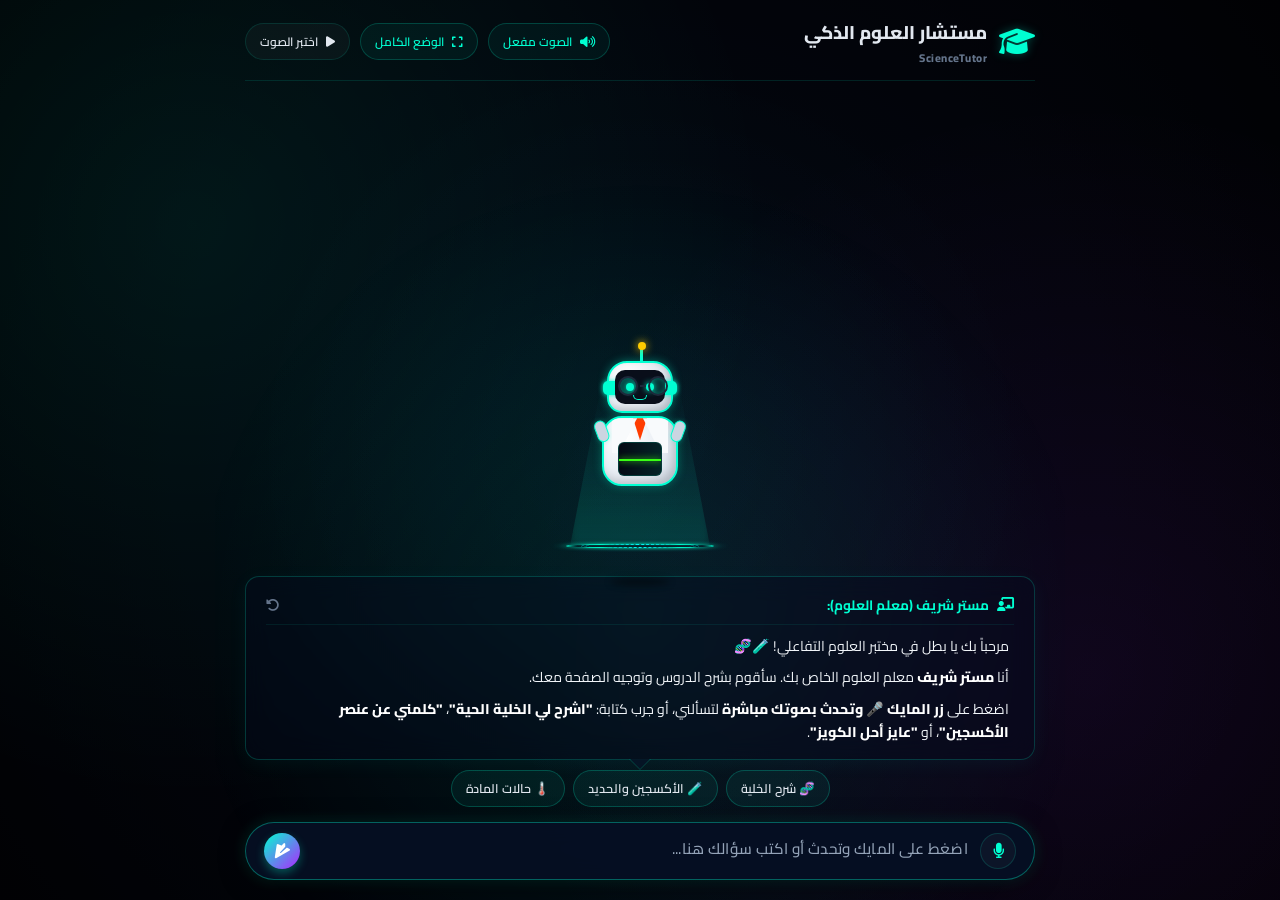
==== commit a78bfb25: "feat: Add Arabic TTS server, ElevenLabs integration, voice synthesis, interactive spot guidance, and" ====
--- a/index.html
+++ b/index.html
@@ -11,7 +11,9 @@
     <!-- FontAwesome for icons -->
     <link rel="stylesheet" href="https://cdnjs.cloudflare.com/ajax/libs/font-awesome/6.4.0/css/all.min.css">
     <!-- Style Sheet -->
-    <link rel="stylesheet" href="style.css">
+    <link rel="stylesheet" href="style.css?v=4">
+    <!-- ResponsiveVoice Arabic TTS (works without OS Arabic voice pack) -->
+    <script src="https://code.responsivevoice.org/responsivevoice.js?key=FREE"></script>
 </head>
 <body>
     <!-- Background Stars & Labs Simulation -->
@@ -22,7 +24,7 @@
     </div>
 
     <!-- Main App Container: 3 Columns Grid -->
-    <div class="hologram-app-container">
+    <div class="hologram-app-container simple-mode">
         
         <!-- ================= LEFT COLUMN: BIOLOGY & CHEMISTRY ================= -->
         <aside class="hologram-column left-column">
@@ -181,9 +183,19 @@
                     <i class="fa-solid fa-graduation-cap"></i>
                     <h2>مستشار العلوم الذكي <span>ScienceTutor</span></h2>
                 </div>
-                <div class="api-toggle-badge" id="toggle-api-settings" title="إعدادات الذكاء الاصطناعي">
-                    <i class="fa-solid fa-gears"></i>
-                    <span id="api-badge-text">وضع المحاكاة</span>
+                <div class="header-controls">
+                    <div class="sound-toggle-badge" id="toggle-sound" title="صوت مستر شريف">
+                        <i class="fa-solid fa-volume-high"></i>
+                        <span id="sound-badge-text">الصوت مفعل</span>
+                    </div>
+                    <div class="view-toggle-badge" id="toggle-view-mode" title="تبديل طريقة العرض">
+                        <i class="fa-solid fa-expand"></i>
+                        <span id="view-badge-text">الوضع الكامل</span>
+                    </div>
+                    <div class="api-toggle-badge" id="test-voice-btn" title="اختبر الصوت العربي" style="cursor:pointer;">
+                        <i class="fa-solid fa-play"></i>
+                        <span>اختبر الصوت</span>
+                    </div>
                 </div>
             </div>
 
@@ -245,8 +257,8 @@
                     <div class="bubble-body" id="chat-messages-container">
                         <div id="latest-tutor-message" class="animate-fade-in">
                             <p>مرحباً بك يا بطل في مختبر العلوم التفاعلي! 🧪🧬</p>
-                            <p>أنا **مستر شريف** معلم العلوم الخاص بك. سأقوم بشرح الدروس وتوجيه الصفحة معك. </p>
-                            <p>اضغط على **زر المايك 🎤 وتحدث بصوتك مباشرة** لتسألني، أو جرب كتابة: **"اشرح لي الخلية الحية"**، **"كلمني عن عنصر الأكسجين"**، أو **"عايز أحل الكويز"**.</p>
+                            <p>أنا <strong>مستر شريف</strong> معلم العلوم الخاص بك. سأقوم بشرح الدروس وتوجيه الصفحة معك. </p>
+                            <p>اضغط على <strong>زر المايك 🎤 وتحدث بصوتك مباشرة</strong> لتسألني، أو جرب كتابة: <strong>"اشرح لي الخلية الحية"</strong>، <strong>"كلمني عن عنصر الأكسجين"</strong>، أو <strong>"عايز أحل الكويز"</strong>.</p>
                         </div>
                     </div>
                 </div>
@@ -388,8 +400,37 @@
         <span class="toast-message" id="toast-message">رسالة التنبيه</span>
     </div>
 
+    <!-- API Settings Modal -->
+    <div class="modal-overlay hidden" id="api-settings-modal">
+        <div class="modal-card glass-panel">
+            <div class="modal-header">
+                <h3><i class="fa-solid fa-gears text-teal"></i> إعدادات الذكاء الاصطناعي والصوت</h3>
+                <button class="close-modal-btn" id="close-api-modal"><i class="fa-solid fa-xmark"></i></button>
+            </div>
+            <div class="modal-body">
+                <div class="form-group">
+                    <label for="gemini-api-key-input"><i class="fa-solid fa-key text-teal"></i> مفتاح Gemini API (للذكاء الاصطناعي):</label>
+                    <input type="password" id="gemini-api-key-input" placeholder="ألصق مفتاح Gemini AI API..." class="modal-input">
+                    <span class="input-hint">يستخدم لتوليد إجابات ذكاء اصطناعي تفاعلية مع مستر شريف.</span>
+                </div>
+                <div class="form-group" style="margin-top: 15px;">
+                    <label for="elevenlabs-api-key-input"><i class="fa-solid fa-microphone text-teal"></i> مفتاح ElevenLabs API Key (للصوت البشري):</label>
+                    <input type="password" id="elevenlabs-api-key-input" placeholder="ألصق مفتاح ElevenLabs API Key..." class="modal-input">
+                    <span class="input-hint">يمنح مستر شريف صوتاً بشرياً سينمائياً فائق الجودة والواقعية باللغة العربية!</span>
+                </div>
+                <div class="form-group" style="margin-top: 15px;">
+                    <label for="elevenlabs-voice-id-input"><i class="fa-solid fa-id-badge text-teal"></i> معرف الصوت Voice ID (اختياري):</label>
+                    <input type="text" id="elevenlabs-voice-id-input" placeholder="21m00Tcm4TlvDq8ikWAM" value="21m00Tcm4TlvDq8ikWAM" class="modal-input">
+                </div>
+            </div>
+            <div class="modal-footer" style="margin-top: 20px; display: flex; justify-content: flex-end;">
+                <button class="action-btn-compact" id="save-api-keys-btn">حفظ الإعدادات 💾</button>
+            </div>
+        </div>
+    </div>
+
     <!-- Scripts -->
-    <script src="ai-engine.js"></script>
-    <script src="app.js"></script>
+    <script src="ai-engine.js?v=32"></script>
+    <script src="app.js?v=32"></script>
 </body>
 </html>
--- a/style.css
+++ b/style.css
@@ -134,6 +134,74 @@
     width: 100vw;
     position: relative;
     overflow: hidden;
+    transition: grid-template-columns 0.6s cubic-bezier(0.16, 1, 0.3, 1);
+}
+
+/* Simple Mode (Centered Single Column Initially) */
+.hologram-app-container.simple-mode {
+    grid-template-columns: 0fr 850px 0fr;
+    justify-content: center;
+}
+
+.hologram-app-container.simple-mode .left-column,
+.hologram-app-container.simple-mode .right-column {
+    opacity: 0;
+    visibility: hidden;
+    overflow: hidden;
+    pointer-events: none;
+    transform: scale(0.92);
+    transition: opacity 0.4s ease, transform 0.4s ease, visibility 0.4s ease;
+}
+
+/* Selective Column Modes */
+/* Show Left Column Only (Biology / Chemistry) */
+.hologram-app-container.show-left-only {
+    grid-template-columns: 1.25fr 1.3fr 0fr;
+}
+.hologram-app-container.show-left-only .left-column {
+    opacity: 1;
+    visibility: visible;
+    pointer-events: auto;
+    transform: scale(1);
+}
+.hologram-app-container.show-left-only .right-column {
+    opacity: 0;
+    visibility: hidden;
+    pointer-events: none;
+    transform: scale(0.92);
+}
+
+/* Show Right Column Only (Physics / Quiz) */
+.hologram-app-container.show-right-only {
+    grid-template-columns: 0fr 1.3fr 1.25fr;
+}
+.hologram-app-container.show-right-only .right-column {
+    opacity: 1;
+    visibility: visible;
+    pointer-events: auto;
+    transform: scale(1);
+}
+.hologram-app-container.show-right-only .left-column {
+    opacity: 0;
+    visibility: hidden;
+    pointer-events: none;
+    transform: scale(0.92);
+}
+
+/* Show Full 3 Columns Mode */
+.hologram-app-container.show-full-all {
+    grid-template-columns: 1.15fr 1.3fr 1.15fr;
+}
+.hologram-app-container.show-full-all .left-column,
+.hologram-app-container.show-full-all .right-column {
+    opacity: 1;
+    visibility: visible;
+    pointer-events: auto;
+    transform: scale(1);
+}
+
+.edu-section.section-hidden {
+    display: none !important;
 }
 
 .hologram-column {
@@ -148,6 +216,10 @@
     border-left: 1px solid rgba(0, 255, 210, 0.05);
     border-right: 1px solid rgba(0, 255, 210, 0.05);
     backdrop-filter: blur(10px);
+    opacity: 1;
+    visibility: visible;
+    transform: scale(1);
+    transition: opacity 0.5s ease 0.1s, transform 0.5s ease 0.1s, visibility 0.5s ease;
 }
 
 .column-scroll-content {
@@ -745,20 +817,24 @@
    ================= CENTER COLUMN (TEACHER CONSOLE) =================
    ================= ================= ================= */
 .center-column {
-    padding: 20px 30px;
+    padding: 15px 30px 20px 30px;
     display: flex;
     flex-direction: column;
     justify-content: space-between;
     background: radial-gradient(circle at 50% 70%, rgba(0, 255, 210, 0.08) 0%, transparent 60%);
     position: relative;
+    height: 100vh;
+    overflow: hidden;
 }
 
 .center-app-header {
+    flex-shrink: 0;
     display: flex;
     justify-content: space-between;
     align-items: center;
-    border-bottom: 1px solid rgba(0, 255, 210, 0.08);
-    padding-bottom: 15px;
+    border-bottom: 1px solid rgba(0, 255, 210, 0.12);
+    padding-bottom: 12px;
+    margin-bottom: 10px;
 }
 
 .cosmo-logo {
@@ -784,6 +860,84 @@
     letter-spacing: 0.5px;
     display: block;
     margin-top: -3px;
+}
+
+.header-controls {
+    display: flex;
+    align-items: center;
+    gap: 10px;
+}
+
+.sound-toggle-badge {
+    background: rgba(0, 255, 210, 0.05);
+    border: 1px solid rgba(0, 255, 210, 0.2);
+    color: var(--neon-teal);
+    border-radius: 30px;
+    padding: 6px 14px;
+    display: flex;
+    align-items: center;
+    gap: 8px;
+    font-size: 0.75rem;
+    font-weight: 600;
+    cursor: pointer;
+    transition: var(--transition-smooth);
+}
+
+.sound-toggle-badge:hover {
+    background: rgba(0, 255, 210, 0.12);
+    box-shadow: 0 0 10px var(--neon-teal-glow);
+}
+
+.sound-toggle-badge.muted-mode {
+    border-color: rgba(255, 255, 255, 0.12);
+    color: var(--text-muted);
+    background: rgba(255, 255, 255, 0.02);
+}
+
+.view-toggle-badge {
+    background: rgba(0, 255, 210, 0.05);
+    border: 1px solid rgba(0, 255, 210, 0.2);
+    color: var(--neon-teal);
+    border-radius: 30px;
+    padding: 6px 14px;
+    display: flex;
+    align-items: center;
+    gap: 8px;
+    font-size: 0.75rem;
+    font-weight: 600;
+    cursor: pointer;
+    transition: var(--transition-smooth);
+}
+
+.view-toggle-badge:hover {
+    background: rgba(0, 255, 210, 0.12);
+    box-shadow: 0 0 10px var(--neon-teal-glow);
+}
+
+/* Robot Character Speaking Animations */
+.astrotutor-character.is-speaking {
+    animation: speaking-hover 0.8s ease-in-out infinite alternate !important;
+}
+
+@keyframes speaking-hover {
+    0% { transform: translateY(0px) scale(1); }
+    100% { transform: translateY(-8px) scale(1.03); }
+}
+
+.astrotutor-character.is-speaking .robot-mouth {
+    background: var(--neon-teal) !important;
+    box-shadow: 0 0 12px var(--neon-teal) !important;
+    animation: mouth-talk 0.2s infinite alternate !important;
+}
+
+@keyframes mouth-talk {
+    0% { height: 4px; border-radius: 2px; }
+    100% { height: 12px; border-radius: 6px; }
+}
+
+.astrotutor-character.is-speaking .holo-light {
+    opacity: 1 !important;
+    filter: blur(1px) !important;
 }
 
 .api-toggle-badge {
@@ -1299,43 +1453,54 @@
 }
 
 .prompt-chip {
-    background: rgba(255,255,255,0.02);
-    border: 1px solid rgba(255,255,255,0.06);
-    color: var(--text-muted);
+    background: rgba(0, 255, 210, 0.06);
+    border: 1px solid rgba(0, 255, 210, 0.22);
+    color: #e2e8f0;
+    font-weight: 600;
     border-radius: 20px;
-    padding: 5px 12px;
-    font-size: 0.72rem;
+    padding: 6px 14px;
+    font-size: 0.78rem;
     cursor: pointer;
     transition: var(--transition-smooth);
 }
 
 .prompt-chip:hover {
-    color: var(--text-heading);
-    background: rgba(0, 255, 210, 0.04);
-    border-color: rgba(0, 255, 210, 0.2);
+    color: #ffffff;
+    background: rgba(0, 255, 210, 0.15);
+    border-color: var(--neon-teal);
+    box-shadow: 0 0 10px var(--neon-teal-glow);
     transform: translateY(-1px);
 }
 
 /* Center Input Console */
 .center-input-console {
-    padding: 12px 18px;
-    background: rgba(2, 4, 12, 0.75);
-    border-color: rgba(0, 255, 210, 0.2);
+    padding: 10px 18px;
+    background: rgba(6, 15, 35, 0.95);
+    border: 1.5px solid rgba(0, 255, 210, 0.35);
+    border-radius: 30px;
     display: flex;
     align-items: center;
     gap: 12px;
-    box-shadow: 0 -4px 20px rgba(0, 0, 0, 0.3);
+    box-shadow: 0 4px 25px rgba(0, 0, 0, 0.5), 0 0 15px rgba(0, 255, 210, 0.15);
 }
 
 .center-input-console textarea {
     flex-grow: 1;
     background: transparent;
     border: none;
-    color: #fff;
-    font-size: 0.9rem;
+    color: #ffffff !important;
+    font-size: 1.05rem !important;
+    font-weight: 600 !important;
+    letter-spacing: 0.3px;
     resize: none;
-    max-height: 70px;
-    line-height: 1.45;
+    max-height: 75px;
+    line-height: 1.5;
+}
+
+.center-input-console textarea::placeholder {
+    color: #94a3b8 !important;
+    font-size: 0.95rem !important;
+    font-weight: 500 !important;
 }
 
 .center-input-console textarea:focus {
@@ -1525,6 +1690,91 @@
 }
 .toast-icon { color: var(--neon-green); }
 .toast-message { font-size: 0.8rem; color: #fff; }
+
+/* Modal Overlay Styling */
+.modal-overlay {
+    position: fixed;
+    top: 0;
+    left: 0;
+    width: 100vw;
+    height: 100vh;
+    background: rgba(3, 7, 18, 0.85);
+    backdrop-filter: blur(8px);
+    display: flex;
+    align-items: center;
+    justify-content: center;
+    z-index: 1000;
+}
+
+.modal-card {
+    background: rgba(8, 18, 41, 0.95);
+    border: 1px solid var(--neon-teal);
+    box-shadow: 0 0 35px rgba(0, 255, 210, 0.2);
+    border-radius: 16px;
+    width: 480px;
+    max-width: 90%;
+    padding: 24px;
+    color: #fff;
+}
+
+.modal-header {
+    display: flex;
+    justify-content: space-between;
+    align-items: center;
+    border-bottom: 1px solid rgba(0, 255, 210, 0.15);
+    padding-bottom: 12px;
+    margin-bottom: 16px;
+}
+
+.modal-header h3 {
+    font-size: 1.1rem;
+    font-weight: 700;
+}
+
+.close-modal-btn {
+    background: transparent;
+    border: none;
+    color: var(--text-muted);
+    font-size: 1.2rem;
+    cursor: pointer;
+    transition: var(--transition-smooth);
+}
+
+.close-modal-btn:hover {
+    color: #ff4d4d;
+}
+
+.form-group label {
+    display: block;
+    font-size: 0.85rem;
+    font-weight: 600;
+    margin-bottom: 6px;
+    color: #e2e8f0;
+}
+
+.modal-input {
+    width: 100%;
+    background: rgba(0, 0, 0, 0.4);
+    border: 1px solid rgba(0, 255, 210, 0.25);
+    border-radius: 8px;
+    padding: 10px 14px;
+    color: #fff;
+    font-size: 0.9rem;
+    outline: none;
+    transition: var(--transition-smooth);
+}
+
+.modal-input:focus {
+    border-color: var(--neon-teal);
+    box-shadow: 0 0 10px var(--neon-teal-glow);
+}
+
+.input-hint {
+    display: block;
+    font-size: 0.72rem;
+    color: var(--text-muted);
+    margin-top: 4px;
+}
 
 
 /* ================= KEYFRAMES & TRANSITIONS ================= */
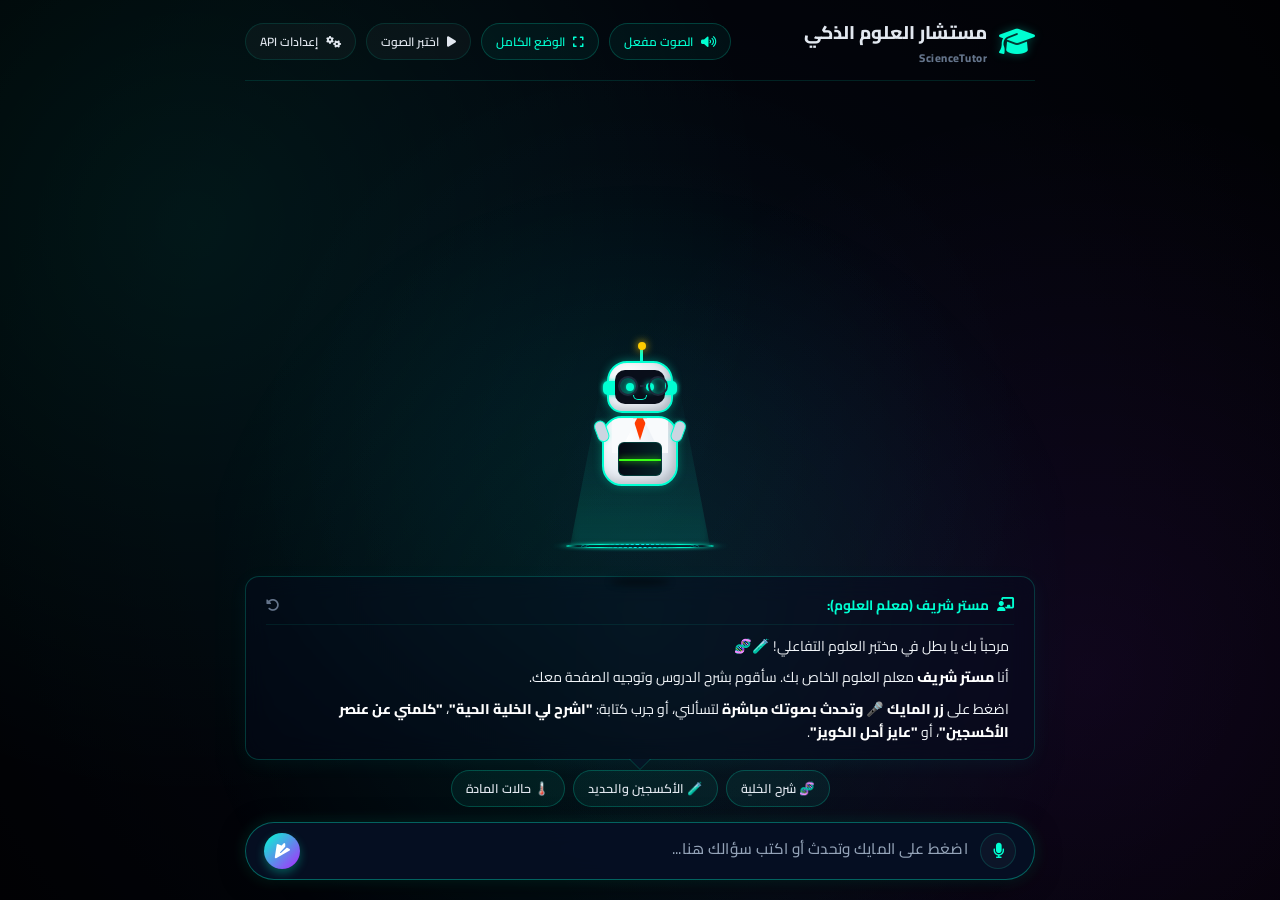
==== commit 666e11bc: "perf: Optimize Egyptian voice streaming and latency" ====
--- a/index.html
+++ b/index.html
@@ -196,6 +196,10 @@
                         <i class="fa-solid fa-play"></i>
                         <span>اختبر الصوت</span>
                     </div>
+                    <div class="api-toggle-badge" id="toggle-api-settings" title="إعدادات API" style="cursor:pointer;">
+                        <i class="fa-solid fa-gears"></i>
+                        <span id="api-badge-text">إعدادات API</span>
+                    </div>
                 </div>
             </div>
 
@@ -430,7 +434,7 @@
     </div>
 
     <!-- Scripts -->
-    <script src="ai-engine.js?v=32"></script>
-    <script src="app.js?v=32"></script>
+    <script src="ai-engine.js?v=36"></script>
+    <script src="app.js?v=36"></script>
 </body>
 </html>
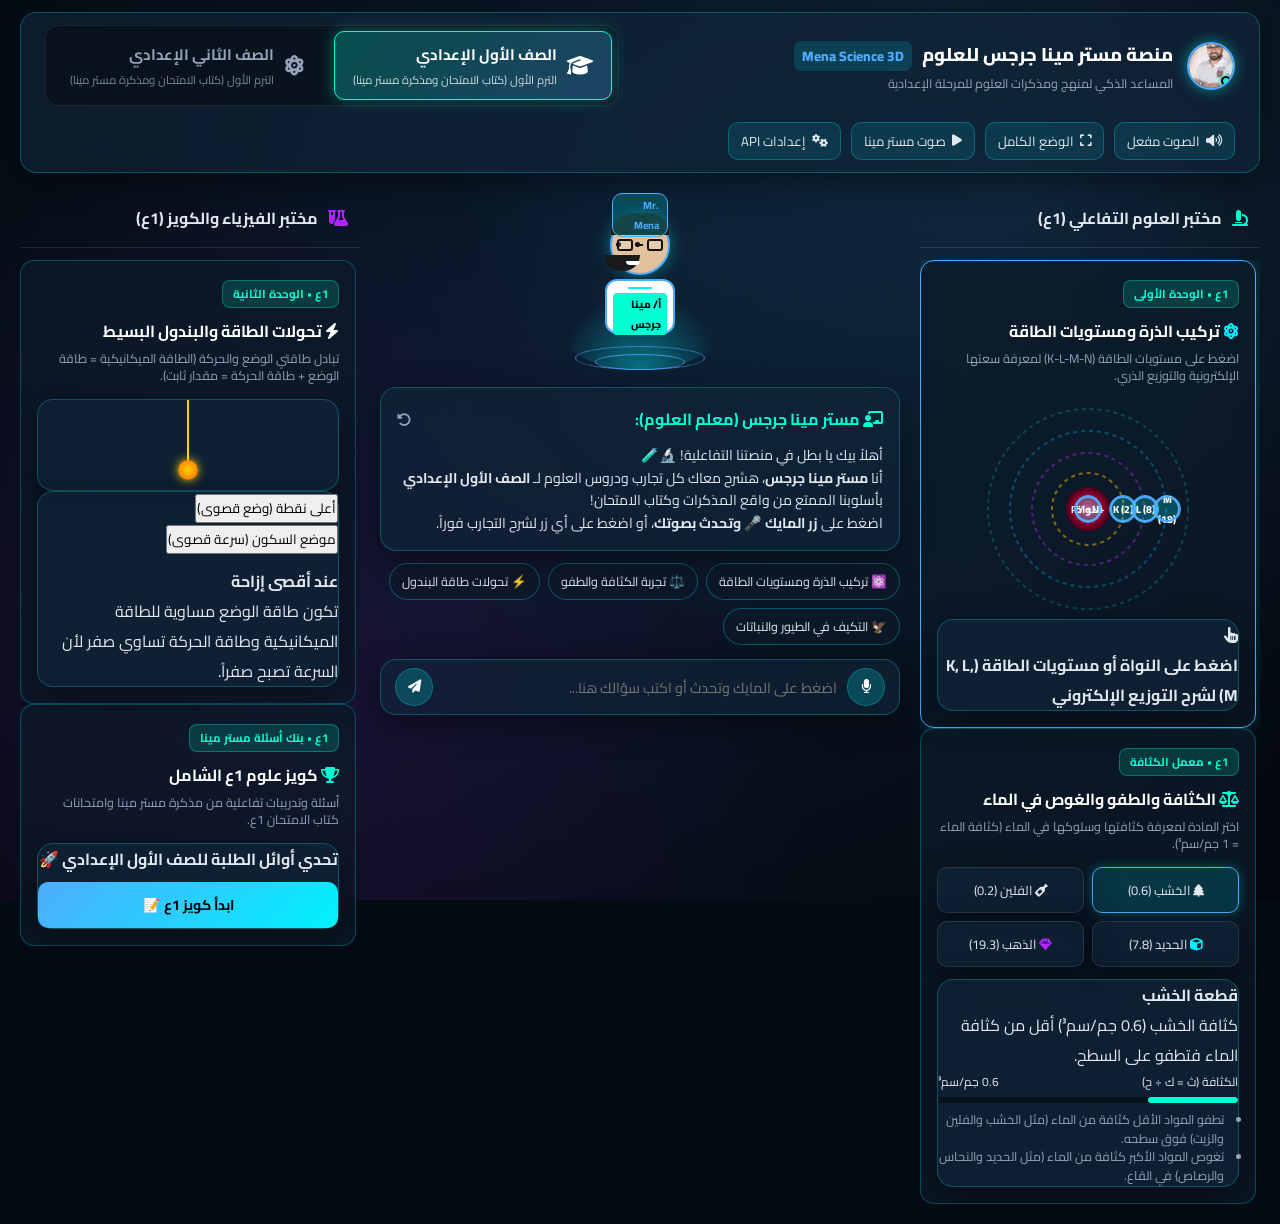
==== commit 0834c770: "Implement Mr. Mena Gerges 3D platform with Grade 1 & 2 Prep separation and labs" ====
--- a/index.html
+++ b/index.html
@@ -3,7 +3,7 @@
 <head>
     <meta charset="UTF-8">
     <meta name="viewport" content="width=device-width, initial-scale=1.0">
-    <title>مختبر العلوم التفاعلي | ScienceGuide</title>
+    <title>منصة مستر مينا جرجس للعلوم التفاعلية | Mena Science 3D</title>
     <!-- Google Fonts: Cairo & Tajawal -->
     <link rel="preconnect" href="https://fonts.googleapis.com">
     <link rel="preconnect" href="https://fonts.gstatic.com" crossorigin>
@@ -11,201 +11,277 @@
     <!-- FontAwesome for icons -->
     <link rel="stylesheet" href="https://cdnjs.cloudflare.com/ajax/libs/font-awesome/6.4.0/css/all.min.css">
     <!-- Style Sheet -->
-    <link rel="stylesheet" href="style.css?v=4">
-    <!-- ResponsiveVoice Arabic TTS (works without OS Arabic voice pack) -->
+    <link rel="stylesheet" href="style.css?v=20">
+    <!-- ResponsiveVoice Arabic TTS -->
     <script src="https://code.responsivevoice.org/responsivevoice.js?key=FREE"></script>
 </head>
 <body>
-    <!-- Background Stars & Labs Simulation -->
+    <!-- Background Stars Simulation -->
     <div class="space-bg">
         <div class="stars"></div>
         <div class="twinkling"></div>
         <div class="nebula"></div>
     </div>
 
+    <!-- Hidden Audio Player for Mr. Mena TTS -->
+    <audio id="tutor-audio-player" style="display:none;"></audio>
+
+    <!-- Top Platform Header -->
+    <header class="main-platform-header glass-panel">
+        <div class="header-branding">
+            <div class="teacher-mini-badge">
+                <img src="assets/mr_mena_1.jpeg" alt="مستر مينا جرجس" class="teacher-avatar-img">
+                <div class="teacher-status-pulse"></div>
+            </div>
+            <div class="brand-titles">
+                <h1>منصة مستر مينا جرجس للعلوم <span>Mena Science 3D</span></h1>
+                <p>المساعد الذكي لمنهج ومذكرات العلوم للمرحلة الإعدادية</p>
+            </div>
+        </div>
+
+        <!-- Grade 1 & Grade 2 Switcher Tabs -->
+        <div class="grade-selector-nav">
+            <button class="grade-tab-btn active-grade" data-grade="grade1" id="tab-grade-1">
+                <i class="fa-solid fa-graduation-cap"></i>
+                <div class="tab-label">
+                    <span class="main-grade-title">الصف الأول الإعدادي</span>
+                    <span class="sub-grade-term">الترم الأول (كتاب الامتحان ومذكرة مستر مينا)</span>
+                </div>
+            </button>
+            <button class="grade-tab-btn" data-grade="grade2" id="tab-grade-2">
+                <i class="fa-solid fa-atom"></i>
+                <div class="tab-label">
+                    <span class="main-grade-title">الصف الثاني الإعدادي</span>
+                    <span class="sub-grade-term">الترم الأول (كتاب الامتحان ومذكرة مستر مينا)</span>
+                </div>
+            </button>
+        </div>
+
+        <!-- System Controls -->
+        <div class="header-controls">
+            <div class="sound-toggle-badge" id="toggle-sound" title="صوت مستر مينا">
+                <i class="fa-solid fa-volume-high"></i>
+                <span id="sound-badge-text">الصوت مفعل</span>
+            </div>
+            <div class="view-toggle-badge" id="toggle-view-mode" title="تبديل طريقة العرض">
+                <i class="fa-solid fa-expand"></i>
+                <span id="view-badge-text">الوضع الكامل</span>
+            </div>
+            <div class="api-toggle-badge" id="test-voice-btn" title="اختبر صوت مستر مينا" style="cursor:pointer;">
+                <i class="fa-solid fa-play"></i>
+                <span>صوت مستر مينا</span>
+            </div>
+            <div class="api-toggle-badge" id="toggle-api-settings" title="إعدادات الـ API والذكاء الاصطناعي" style="cursor:pointer;">
+                <i class="fa-solid fa-gears"></i>
+                <span id="api-badge-text">إعدادات API</span>
+            </div>
+        </div>
+    </header>
+
     <!-- Main App Container: 3 Columns Grid -->
     <div class="hologram-app-container simple-mode">
         
-        <!-- ================= LEFT COLUMN: BIOLOGY & CHEMISTRY ================= -->
+        <!-- ================= LEFT COLUMN: LABS & EXPERIMENTS ================= -->
         <aside class="hologram-column left-column">
             <div class="column-header">
-                <i class="fa-solid fa-dna"></i>
-                <span>مختبر الأحياء والكيمياء</span>
+                <i class="fa-solid fa-microscope text-teal"></i>
+                <span id="left-column-title">مختبر العلوم التفاعلي (1ع)</span>
             </div>
             
             <div class="column-scroll-content">
-                <!-- Section 1: The Cell -->
-                <section id="cell-section" class="edu-section active-highlight">
-                    <div class="section-badge">علم الأحياء</div>
-                    <h3 class="section-title"><i class="fa-solid fa-circle-nodes text-green"></i> الخلية الحية: وحدة البناء</h3>
-                    <p class="section-subtitle">اضغط على النقاط المضيئة داخل مجسم الخلية لاستكشاف عضياتها ووظائفها.</p>
+                
+                <!-- ================= GRADE 1: LAB 1 (المادة والتركيب الذري) ================= -->
+                <div class="grade-content-wrapper active-grade-content" id="grade1-left-content">
                     
-                    <div class="sun-interactive-vertical">
-                        <div class="sun-diagram-box">
-                            <div class="sun-wrapper cell-wrapper">
-                                <div class="sun-glowing-effect cell-glow"></div>
-                                <svg class="sun-svg cell-svg" viewBox="0 0 200 200">
-                                    <!-- Cell Membrane -->
-                                    <circle cx="100" cy="100" r="90" fill="none" stroke="rgba(0, 255, 210, 0.2)" stroke-width="6" class="cell-membrane-orbit"></circle>
-                                    <!-- Cytoplasm (Cell body) -->
-                                    <circle cx="100" cy="100" r="80" fill="url(#cellGrad)" class="cell-body-circle"></circle>
-                                    <!-- Nucleus -->
-                                    <circle cx="100" cy="100" r="28" fill="url(#nucleusGrad)" class="cell-nucleus-circle"></circle>
-                                    <!-- Mitochondria representation -->
-                                    <ellipse cx="60" cy="80" rx="14" ry="7" fill="#ff5100" transform="rotate(-30, 60, 80)"></ellipse>
-                                    
-                                    <defs>
-                                        <radialGradient id="cellGrad" cx="50%" cy="50%" r="50%">
-                                            <stop offset="0%" stop-color="#00ffd2" stop-opacity="0.3" />
-                                            <stop offset="70%" stop-color="#0a3c36" stop-opacity="0.6" />
-                                            <stop offset="100%" stop-color="#051f1c" stop-opacity="0.9" />
-                                        </radialGradient>
-                                        <radialGradient id="nucleusGrad" cx="50%" cy="50%" r="50%">
-                                            <stop offset="0%" stop-color="#b026ff" />
-                                            <stop offset="60%" stop-color="#6b0fa3" />
-                                            <stop offset="100%" stop-color="#3d0361" />
-                                        </radialGradient>
-                                    </defs>
-                                </svg>
-                                <!-- Hotspots -->
-                                <button class="hotspot" style="top: 50%; left: 50%;" data-spot="nucleus" title="النواة">
-                                    <span class="pulse-ring"></span>
-                                    <span class="hotspot-dot">1</span>
-                                </button>
-                                <button class="hotspot" style="top: 40%; left: 30%;" data-spot="mitochondria" title="الميتوكوندريا">
-                                    <span class="pulse-ring"></span>
-                                    <span class="hotspot-dot">2</span>
-                                </button>
-                                <button class="hotspot" style="top: 75%; left: 65%;" data-spot="cytoplasm" title="السيتوبلازم">
-                                    <span class="pulse-ring"></span>
-                                    <span class="hotspot-dot">3</span>
-                                </button>
-                            </div>
-                        </div>
-                        
-                        <div class="sun-details-card glass-panel" id="sun-info-panel">
-                            <div class="card-placeholder-text">
-                                <i class="fa-solid fa-hand-pointer"></i>
-                                <h4>حدد جزءاً من الخلية (1، 2، 3) لعرض وظيفته الحيوية</h4>
-                            </div>
-                            <div class="card-content hidden" id="sun-spot-content">
-                                <h4 id="sun-spot-title" class="text-neon-yellow">اسم العضية</h4>
-                                <p id="sun-spot-text">الشرح والتفاصيل...</p>
-                                <div class="spot-stats">
-                                    <div class="stat-item">
-                                        <span class="stat-label">الأهمية:</span>
-                                        <span class="stat-value" id="sun-spot-temp">---</span>
-                                    </div>
-                                </div>
-                            </div>
-                        </div>
-                    </div>
-                </section>
-
-                <!-- Section 2: Chemistry Elements -->
-                <section id="elements-section" class="edu-section">
-                    <div class="section-badge">علم الكيمياء</div>
-                    <h3 class="section-title"><i class="fa-solid fa-flask-vial text-blue"></i> العناصر والمواد الكيميائية</h3>
-                    <p class="section-subtitle">اضغط على العنصر لمشاهدة عدده الذري، كتلته، وحقائقه الفريدة.</p>
-                    
-                    <div class="planets-grid-compact">
-                        <div class="planet-card-mini glass-panel" data-planet="hydrogen">
-                            <div class="planet-sphere-mini hydrogen-img"></div>
-                            <span>هيدروجين</span>
-                        </div>
-                        <div class="planet-card-mini glass-panel" data-planet="oxygen">
-                            <div class="planet-sphere-mini oxygen-img"></div>
-                            <span>أكسجين</span>
-                        </div>
-                        <div class="planet-card-mini glass-panel active-card" data-planet="carbon">
-                            <div class="planet-sphere-mini carbon-img"></div>
-                            <span>كربون</span>
-                        </div>
-                        <div class="planet-card-mini glass-panel" data-planet="iron">
-                            <div class="planet-sphere-mini iron-img"></div>
-                            <span>حديد</span>
-                        </div>
-                    </div>
-
-                    <!-- Elements detail explorer -->
-                    <div class="planet-explorer-panel glass-panel" id="planet-explorer">
-                        <div class="explorer-header">
-                            <h4 id="explorer-planet-name">عنصر الكربون</h4>
-                            <p id="explorer-planet-desc">العنصر الأساسي لجميع أشكال الحياة العضوية على وجه الأرض.</p>
-                        </div>
-                        <div class="explorer-body-vertical">
-                            <div class="explorer-chart-container">
+                    <section id="g1-atom-section" class="edu-section active-highlight">
+                        <div class="section-badge badge-grade1">1ع • الوحدة الأولى</div>
+                        <h3 class="section-title"><i class="fa-solid fa-atom text-blue"></i> تركيب الذرة ومستويات الطاقة</h3>
+                        <p class="section-subtitle">اضغط على مستويات الطاقة (K-L-M-N) لمعرفة سعتها الإلكترونية والتوزيع الذري.</p>
+                        
+                        <div class="sun-interactive-vertical">
+                            <div class="sun-diagram-box">
+                                <div class="sun-wrapper cell-wrapper">
+                                    <div class="sun-glowing-effect atom-glow"></div>
+                                    <svg class="sun-svg atom-svg" viewBox="0 0 220 220">
+                                        <circle cx="110" cy="110" r="100" fill="none" stroke="rgba(0, 255, 210, 0.2)" stroke-width="2" stroke-dasharray="4"></circle>
+                                        <circle cx="110" cy="110" r="78" fill="none" stroke="rgba(0, 200, 255, 0.3)" stroke-width="2" stroke-dasharray="4"></circle>
+                                        <circle cx="110" cy="110" r="56" fill="none" stroke="rgba(180, 50, 255, 0.4)" stroke-width="2" stroke-dasharray="4"></circle>
+                                        <circle cx="110" cy="110" r="36" fill="none" stroke="rgba(255, 180, 0, 0.5)" stroke-width="2" stroke-dasharray="4"></circle>
+                                        
+                                        <circle cx="110" cy="110" r="22" fill="url(#atomNucleusGrad)" class="cell-nucleus-circle"></circle>
+                                        <text x="110" y="114" text-anchor="middle" fill="#fff" font-size="10" font-weight="bold">+P / ±N</text>
+                                        
+                                        <defs>
+                                            <radialGradient id="atomNucleusGrad" cx="50%" cy="50%" r="50%">
+                                                <stop offset="0%" stop-color="#ff3366" />
+                                                <stop offset="60%" stop-color="#990033" />
+                                                <stop offset="100%" stop-color="#4d001a" />
+                                            </radialGradient>
+                                        </defs>
+                                    </svg>
+                                    <button class="hotspot" style="top: 50%; left: 50%;" data-spot="nucleus" title="النواة الموجبة">
+                                        <span class="pulse-ring"></span>
+                                        <span class="hotspot-dot">النواة</span>
+                                    </button>
+                                    <button class="hotspot" style="top: 50%; left: 66%;" data-spot="level-k" title="المستوى K">
+                                        <span class="pulse-ring"></span>
+                                        <span class="hotspot-dot">K (2)</span>
+                                    </button>
+                                    <button class="hotspot" style="top: 50%; left: 76%;" data-spot="level-l" title="المستوى L">
+                                        <span class="pulse-ring"></span>
+                                        <span class="hotspot-dot">L (8)</span>
+                                    </button>
+                                    <button class="hotspot" style="top: 50%; left: 86%;" data-spot="level-m" title="المستوى M">
+                                        <span class="pulse-ring"></span>
+                                        <span class="hotspot-dot">M (18)</span>
+                                    </button>
+                                </div>
+                            </div>
+                            
+                            <div class="sun-details-card glass-panel" id="atom-info-panel">
+                                <div class="card-placeholder-text" id="atom-placeholder">
+                                    <i class="fa-solid fa-hand-pointer"></i>
+                                    <h4>اضغط على النواة أو مستويات الطاقة (K, L, M) لشرح التوزيع الإلكتروني</h4>
+                                </div>
+                                <div class="card-content hidden" id="atom-spot-content">
+                                    <h4 id="atom-spot-title" class="text-neon-yellow">المستوى K</h4>
+                                    <p id="atom-spot-text">أقرب المستويات إلى النواة، أقلها طاقة، ويتشبع بـ 2 إلكترون طبقاً للقاعدة (2n²).</p>
+                                    <div class="spot-stats">
+                                        <div class="stat-item">
+                                            <span class="stat-label">القاعدة:</span>
+                                            <span class="stat-value" id="atom-spot-rule">2n² = 2 × (1)² = 2e⁻</span>
+                                        </div>
+                                    </div>
+                                </div>
+                            </div>
+                        </div>
+                    </section>
+
+                    <section id="g1-density-section" class="edu-section">
+                        <div class="section-badge badge-grade1">1ع • معمل الكثافة</div>
+                        <h3 class="section-title"><i class="fa-solid fa-scale-balanced text-teal"></i> الكثافة والطفو والغوص في الماء</h3>
+                        <p class="section-subtitle">اختر المادة لمعرفة كثافتها وسلوكها في الماء (كثافة الماء = 1 جم/سم³).</p>
+                        
+                        <div class="planets-grid-compact">
+                            <div class="planet-card-mini glass-panel active-card" data-density="wood">
+                                <i class="fa-solid fa-tree text-green"></i>
+                                <span>الخشب (0.6)</span>
+                            </div>
+                            <div class="planet-card-mini glass-panel" data-density="cork">
+                                <i class="fa-solid fa-wine-bottle text-yellow"></i>
+                                <span>الفلين (0.2)</span>
+                            </div>
+                            <div class="planet-card-mini glass-panel" data-density="iron">
+                                <i class="fa-solid fa-cube text-blue"></i>
+                                <span>الحديد (7.8)</span>
+                            </div>
+                            <div class="planet-card-mini glass-panel" data-density="gold">
+                                <i class="fa-solid fa-gem text-purple"></i>
+                                <span>الذهب (19.3)</span>
+                            </div>
+                        </div>
+
+                        <div class="planet-explorer-panel glass-panel">
+                            <div class="explorer-header">
+                                <h4 id="density-item-name">قطعة الخشب</h4>
+                                <p id="density-item-desc">كثافة الخشب (0.6 جم/سم³) أقل من كثافة الماء فتطفو على السطح.</p>
+                            </div>
+                            <div class="explorer-body-vertical">
                                 <div class="progress-bar-group">
                                     <div class="bar-header">
-                                        <span>العدد الذري (البروتونات)</span>
-                                        <span id="gravity-val">6</span>
+                                        <span>الكثافة (ث = ك ÷ ح)</span>
+                                        <span id="density-val">0.6 جم/سم³</span>
                                     </div>
                                     <div class="progress-bar-bg">
-                                        <div class="progress-bar-fill fill-neon-blue" id="gravity-bar" style="width: 30%;"></div>
-                                    </div>
-                                </div>
+                                        <div class="progress-bar-fill fill-neon-green" id="density-bar" style="width: 30%;"></div>
+                                    </div>
+                                </div>
+                                <div class="explorer-facts">
+                                    <ul id="density-facts-list">
+                                        <li>تطفو المواد الأقل كثافة من الماء (مثل الخشب والفلين والزيت) فوق سطحه.</li>
+                                        <li>تغوص المواد الأكبر كثافة من الماء (مثل الحديد والنحاس والرصاص) في القاع.</li>
+                                    </ul>
+                                </div>
+                            </div>
+                        </div>
+                    </section>
+                </div>
+
+                <!-- ================= GRADE 2: LAB 1 (الجدول الدوري وخواص الماء) ================= -->
+                <div class="grade-content-wrapper hidden" id="grade2-left-content">
+                    
+                    <section id="g2-periodic-section" class="edu-section active-highlight">
+                        <div class="section-badge badge-grade2">2ع • الوحدة الأولى</div>
+                        <h3 class="section-title"><i class="fa-solid fa-table-cells text-blue"></i> الجدول الدوري والمجموعات الرئيسية</h3>
+                        <p class="section-subtitle">اضغط على المجموعة لاستكشاف فلزات الأقلاء (1A)، الهالوجينات (7A)، والغازات الخاملة.</p>
+                        
+                        <div class="planets-grid-compact">
+                            <div class="planet-card-mini glass-panel active-card" data-group="alkali">
+                                <div class="planet-sphere-mini alkali-img"></div>
+                                <span>الأقلاء 1A</span>
+                            </div>
+                            <div class="planet-card-mini glass-panel" data-group="halogens">
+                                <div class="planet-sphere-mini halogen-img"></div>
+                                <span>الهالوجينات 7A</span>
+                            </div>
+                            <div class="planet-card-mini glass-panel" data-group="noble">
+                                <div class="planet-sphere-mini noble-img"></div>
+                                <span>الغازات الخاملة</span>
+                            </div>
+                            <div class="planet-card-mini glass-panel" data-group="water">
+                                <div class="planet-sphere-mini water-img"></div>
+                                <span>مركب الماء H₂O</span>
+                            </div>
+                        </div>
+
+                        <div class="planet-explorer-panel glass-panel">
+                            <div class="explorer-header">
+                                <h4 id="group-explorer-name">فلزات الأقلاء (المجموعة 1A)</h4>
+                                <p id="group-explorer-desc">فلزات أحادية التكافؤ، نشطة جداً كيميائياً، وتحفظ تحت سطح الكيروسين.</p>
+                            </div>
+                            <div class="explorer-body-vertical">
                                 <div class="progress-bar-group">
                                     <div class="bar-header">
-                                        <span>الكتلة الذرية (جرام/مول)</span>
-                                        <span id="distance-val">12.011</span>
+                                        <span>التكافؤ والنشاط الكيميائي</span>
+                                        <span id="group-activity-val">أحادي (+1) - عالي جداً</span>
                                     </div>
                                     <div class="progress-bar-bg">
-                                        <div class="progress-bar-fill fill-neon-green" id="distance-bar" style="width: 45%;"></div>
-                                    </div>
-                                </div>
-                                <div class="progress-bar-group">
-                                    <div class="bar-header">
-                                        <span>درجة الغليان (مئوية)</span>
-                                        <span id="diameter-val">4,827°م</span>
-                                    </div>
-                                    <div class="progress-bar-bg">
-                                        <div class="progress-bar-fill fill-neon-yellow" id="diameter-bar" style="width: 80%;"></div>
-                                    </div>
-                                </div>
-                            </div>
-                            <div class="explorer-facts">
-                                <ul id="planet-facts-list">
-                                    <li>يشكل أساس كيمياء الحياة العضوية ويوجد في الفحم والألماس.</li>
-                                </ul>
-                            </div>
-                        </div>
-                    </div>
-                </section>
+                                        <div class="progress-bar-fill fill-neon-yellow" id="group-activity-bar" style="width: 90%;"></div>
+                                    </div>
+                                </div>
+                                <div class="explorer-facts">
+                                    <ul id="group-facts-list">
+                                        <li>تتفاعل مع الماء بشدة ويتصاعد غاز الهيدروجين الذي يشتعل بفرقعة.</li>
+                                        <li>يزداد نشاطها الكيميائي بزيادة الحجم الذري، والأنشط هو السيزيوم (Cs).</li>
+                                    </ul>
+                                </div>
+                            </div>
+                        </div>
+                    </section>
+
+                    <section id="g2-water-section" class="edu-section">
+                        <div class="section-badge badge-grade2">2ع • شذوذ خواص الماء</div>
+                        <h3 class="section-title"><i class="fa-solid fa-droplet text-teal"></i> شذوذ الماء والروابط الهيدروجينية</h3>
+                        <p class="section-subtitle">الروابط الهيدروجينية بين جزيئات الماء هي سر ارتفاع درجتي غليانه وانصهاره وشذوذ كثافته.</p>
+                        
+                        <div class="gas-interactive-vertical">
+                            <div class="sun-details-card glass-panel" style="padding: 15px;">
+                                <h4 class="text-neon-green"><i class="fa-solid fa-snowflake"></i> شذوذ كثافة الماء عند التجمد</h4>
+                                <p style="font-size: 0.88rem; line-height: 1.6; margin-top: 8px;">
+                                    عند انخفاض درجة حرارة الماء عن <strong>4°م</strong>، تتجمع الجزيئات بروابط هيدروجينية مكونة بلورات ثلج سداسية الشكل كبيرة الحجم بينها فراغات، <strong>فيزداد الحجم وتقل الكثافة</strong> ليطفو الثلج على السطح وتحيا الكائنات المائية في القاع!
+                                </p>
+                            </div>
+                        </div>
+                    </section>
+                </div>
+
             </div>
         </aside>
 
-        <!-- ================= CENTER COLUMN: THE TEACHER CHARACTER & CHAT ================= -->
+        <!-- ================= CENTER COLUMN: MR. MENA 3D AVATAR & CHAT ================= -->
         <main class="hologram-column center-column">
             
-            <!-- Logo / Top Title -->
-            <div class="center-app-header">
-                <div class="cosmo-logo">
-                    <i class="fa-solid fa-graduation-cap"></i>
-                    <h2>مستشار العلوم الذكي <span>ScienceTutor</span></h2>
-                </div>
-                <div class="header-controls">
-                    <div class="sound-toggle-badge" id="toggle-sound" title="صوت مستر شريف">
-                        <i class="fa-solid fa-volume-high"></i>
-                        <span id="sound-badge-text">الصوت مفعل</span>
-                    </div>
-                    <div class="view-toggle-badge" id="toggle-view-mode" title="تبديل طريقة العرض">
-                        <i class="fa-solid fa-expand"></i>
-                        <span id="view-badge-text">الوضع الكامل</span>
-                    </div>
-                    <div class="api-toggle-badge" id="test-voice-btn" title="اختبر الصوت العربي" style="cursor:pointer;">
-                        <i class="fa-solid fa-play"></i>
-                        <span>اختبر الصوت</span>
-                    </div>
-                    <div class="api-toggle-badge" id="toggle-api-settings" title="إعدادات API" style="cursor:pointer;">
-                        <i class="fa-solid fa-gears"></i>
-                        <span id="api-badge-text">إعدادات API</span>
-                    </div>
-                </div>
-            </div>
-
-            <!-- Floating Character Arena -->
             <div class="character-arena">
-                <!-- Holo Pedestal -->
                 <div class="holo-pedestal">
                     <div class="holo-light"></div>
                     <div class="holo-rings">
@@ -214,34 +290,30 @@
                     </div>
                 </div>
 
-                <!-- Animated CSS Robot Character (ScienceTutor) -->
-                <div class="astrotutor-character">
-                    <div class="robot-head teacher-head">
-                        <div class="robot-ears"></div>
-                        <!-- Glasses Overlay to make him look like a teacher -->
-                        <div class="teacher-glasses">
+                <div class="astrotutor-character mena-avatar">
+                    <div class="robot-head teacher-head mena-head">
+                        <div class="mena-hair"></div>
+                        <div class="teacher-glasses mena-glasses">
                             <span class="lens"></span>
                             <span class="bridge"></span>
                             <span class="lens"></span>
                         </div>
-                        <div class="robot-face">
-                            <div class="robot-eyes">
+                        <div class="robot-face mena-face">
+                            <div class="robot-eyes mena-eyes">
                                 <span class="eye eye-left"></span>
                                 <span class="eye eye-right"></span>
                             </div>
+                            <div class="mena-beard"></div>
                             <div class="robot-mouth smile"></div>
                         </div>
-                        <div class="robot-antenna">
-                            <span class="antenna-tip"></span>
-                        </div>
+                        <div class="hologram-crown-badge">Mr. Mena</div>
                     </div>
-                    <div class="robot-body teacher-body">
-                        <!-- Lab coat tie representation -->
-                        <div class="lab-coat-tie"></div>
-                        <div class="robot-screen">
+                    <div class="robot-body teacher-body mena-body">
+                        <div class="lab-coat-collar"></div>
+                        <div class="robot-screen mena-screen">
                             <div class="sine-wave"></div>
                         </div>
-                        <div class="robot-joints"></div>
+                        <div class="mena-name-tag">أ/ مينا جرجس</div>
                     </div>
                     <div class="robot-hands">
                         <div class="hand hand-left"></div>
@@ -251,39 +323,42 @@
                 </div>
             </div>
 
-            <!-- Dynamic Chat Bubble Above character -->
             <div class="central-chat-area">
                 <div class="tutor-chat-bubble glass-panel" id="tutor-bubble">
                     <div class="bubble-header">
-                        <span class="tutor-title"><i class="fa-solid fa-chalkboard-user"></i> مستر شريف (معلم العلوم):</span>
+                        <span class="tutor-title"><i class="fa-solid fa-chalkboard-user"></i> مستر مينا جرجس (معلم العلوم):</span>
                         <button class="clear-chat-btn" id="clear-chat-btn" title="مسح السجل"><i class="fa-solid fa-rotate-left"></i></button>
                     </div>
                     <div class="bubble-body" id="chat-messages-container">
                         <div id="latest-tutor-message" class="animate-fade-in">
-                            <p>مرحباً بك يا بطل في مختبر العلوم التفاعلي! 🧪🧬</p>
-                            <p>أنا <strong>مستر شريف</strong> معلم العلوم الخاص بك. سأقوم بشرح الدروس وتوجيه الصفحة معك. </p>
-                            <p>اضغط على <strong>زر المايك 🎤 وتحدث بصوتك مباشرة</strong> لتسألني، أو جرب كتابة: <strong>"اشرح لي الخلية الحية"</strong>، <strong>"كلمني عن عنصر الأكسجين"</strong>، أو <strong>"عايز أحل الكويز"</strong>.</p>
+                            <p>أهلاً بيك يا بطل في منصتنا التفاعلية! 🔬🧪</p>
+                            <p>أنا <strong>مستر مينا جرجس</strong>، هشرح معاك كل تجارب ودروس العلوم لـ <strong id="welcome-grade-text">الصف الأول الإعدادي</strong> بأسلوبنا الممتع من واقع المذكرات وكتاب الامتحان!</p>
+                            <p>اضغط على <strong>زر المايك 🎤 وتحدث بصوتك</strong>، أو اضغط على أي زر لشرح التجارب فوراً.</p>
                         </div>
                     </div>
                 </div>
             </div>
 
-            <!-- Guidance Navigation Banner -->
             <div class="guidance-banner-center hidden" id="guidance-banner">
                 <i class="fa-solid fa-compass-drafting spinner-icon"></i>
-                <span id="guidance-text">يقوم مستر شريف بتوجيه الصفحة وتجهيز الشرح...</span>
-            </div>
-
-            <!-- Prompt recommendations chips -->
-            <div class="quick-prompts-center">
-                <button class="prompt-chip" data-prompt="اشرح لي عضيات الخلية الحية ووظائفها">🧬 شرح الخلية</button>
-                <button class="prompt-chip" data-prompt="قارن بين الأكسجين والحديد كعناصر كيميائية">🧪 الأكسجين والحديد</button>
-                <button class="prompt-chip" data-prompt="ما هي الفروقات بين الحالة الصلبة والسائلة والغازية للمادة؟">🌡️ حالات المادة</button>
-            </div>
-
-            <!-- Unified input area with MIC button at the bottom -->
+                <span id="guidance-text">يقوم مستر مينا بتوجيه الصفحة وتجهيز الشرح...</span>
+            </div>
+
+            <div class="quick-prompts-center" id="g1-prompts">
+                <button class="prompt-chip" data-prompt="اشرح لي التركيب الذري ومستويات الطاقة للذرة">⚛️ تركيب الذرة ومستويات الطاقة</button>
+                <button class="prompt-chip" data-prompt="اشرح لي تجربة الكثافة وقانون الطفو والغوص">⚖️ تجربة الكثافة والطفو</button>
+                <button class="prompt-chip" data-prompt="ما هي تحولات الطاقة في البندول البسيط؟">⚡ تحولات طاقة البندول</button>
+                <button class="prompt-chip" data-prompt="اشرح لي التكيف وتنوع الكائنات الحية">🦅 التكيف في الطيور والنباتات</button>
+            </div>
+
+            <div class="quick-prompts-center hidden" id="g2-prompts">
+                <button class="prompt-chip" data-prompt="اشرح لي تدرج خواص الجدول الدوري وفلزات الأقلاء والهالوجينات">📊 الجدول الدوري والأقلاء</button>
+                <button class="prompt-chip" data-prompt="اشرح لي طبقات الغلاف الجوي وأهمية طبقة الأوزون">🌍 طبقات الغلاف الجوي والأوزون</button>
+                <button class="prompt-chip" data-prompt="ما هي أنواع الحفريات وشروط تكون حفرية كائن كامل؟">🦖 أنواع الحفريات والانقراض</button>
+                <button class="prompt-chip" data-prompt="اشرح لي شذوذ خواص الماء والروابط الهيدروجينية">💧 شذوذ كثافة وخواص الماء</button>
+            </div>
+
             <div class="center-input-console glass-panel">
-                <!-- Microphone Voice Recognition Button -->
                 <button id="mic-btn" class="mic-btn" title="تحدث بصوتك (تسجيل)">
                     <i class="fa-solid fa-microphone"></i>
                 </button>
@@ -293,138 +368,189 @@
                 </button>
             </div>
 
-            <!-- API Configuration Modal / Panel Overlay -->
-            <div class="api-settings-overlay hidden" id="api-settings-panel">
-                <div class="api-modal-card glass-panel animate-fade-in">
-                    <div class="modal-header">
-                        <h4><i class="fa-solid fa-gears"></i> إعدادات معالج الذكاء الاصطناعي</h4>
-                        <button class="close-modal-btn" id="close-settings-btn"><i class="fa-solid fa-xmark"></i></button>
-                    </div>
-                    <div class="modal-body">
-                        <p>بشكل افتراضي، يعمل المساعد في وضع المحاكاة الذكية محلياً. أدخل مفتاحك لربطه بالذكاء الاصطناعي المباشر من Google:</p>
-                        <div class="input-group">
-                            <input type="password" id="gemini-key-input" placeholder="أدخل مفتاح Gemini API هنا...">
-                            <button id="save-key-btn">حفظ وتفعيل</button>
-                        </div>
-                        <div class="api-status">
-                            <span class="status-dot simulated"></span>
-                            <span id="status-text">وضع المحاكاة النشط</span>
-                        </div>
-                    </div>
-                </div>
-            </div>
-
         </main>
 
-        <!-- ================= RIGHT COLUMN: PHYSICS & QUIZ ================= -->
+        <!-- ================= RIGHT COLUMN: PHYSICS, GEOLOGY & QUIZZES ================= -->
         <aside class="hologram-column right-column">
             <div class="column-header">
-                <i class="fa-solid fa-atom"></i>
-                <span>مختبر الفيزياء والتقييم</span>
+                <i class="fa-solid fa-flask-vial text-purple"></i>
+                <span id="right-column-title">مختبر الفيزياء والكويز (1ع)</span>
             </div>
 
             <div class="column-scroll-content">
-                <!-- Section 3: States of Matter -->
-                <section id="states-section" class="edu-section">
-                    <div class="section-badge">علم الفيزياء</div>
-                    <h3 class="section-title"><i class="fa-solid fa-temperature-empty text-purple"></i> حالات المادة وحركة الجزيئات</h3>
-                    <p class="section-subtitle">اضغط على حالة المادة لمشاهدة سلوك جزيئاتها الذري تحت تأثير الحرارة.</p>
+                
+                <!-- ================= GRADE 1: RIGHT CONTENT ================= -->
+                <div class="grade-content-wrapper active-grade-content" id="grade1-right-content">
                     
-                    <div class="gas-interactive-vertical">
-                        <div class="orbit-simulation-box glass-panel">
-                            <!-- Molecular particles simulation box -->
-                            <div class="particles-simulation" id="particles-container">
-                                <!-- Particles generated dynamically via JS to represent solid, liquid, gas -->
-                            </div>
-                        </div>
-
-                        <div class="gas-details-panel glass-panel" id="gas-details">
-                            <div class="states-buttons">
-                                <button class="state-btn active-state" data-state="solid">الصلبة</button>
-                                <button class="state-btn" data-state="liquid">السائلة</button>
-                                <button class="state-btn" data-state="gas">الغازية</button>
-                            </div>
-                            <h4 id="gas-planet-title" style="margin-top:12px;">الحالة الصلبة</h4>
-                            <p id="gas-planet-desc">تكون جزيئات المادة متقاربة جداً ومتراصة بقوة، وتتحرك حركة اهتزازية بسيطة في مكانها دون الانتقال.</p>
-                            <div class="gas-visuals">
-                                <div class="gas-gas-indicator">
-                                    <div class="gas-tags">
-                                        <span class="gas-tag" id="state-energy-tag">طاقة حركية منخفضة</span>
-                                    </div>
-                                </div>
-                            </div>
-                        </div>
-                    </div>
-                </section>
-
-                <!-- Section 4: Science Quiz -->
-                <section id="quiz-section" class="edu-section">
-                    <div class="section-badge">مختبر المعرفة</div>
-                    <h3 class="section-title"><i class="fa-solid fa-flask text-teal"></i> كويز العلوم التفاعلي</h3>
-                    <p class="section-subtitle">أجب عن الأسئلة واكسب تقييم مستر شريف الممتاز في سجل الصف الدراسي.</p>
+                    <section id="g1-energy-section" class="edu-section">
+                        <div class="section-badge badge-grade1">1ع • الوحدة الثانية</div>
+                        <h3 class="section-title"><i class="fa-solid fa-bolt text-yellow"></i> تحولات الطاقة والبندول البسيط</h3>
+                        <p class="section-subtitle">تبادل طاقتي الوضع والحركة (الطاقة الميكانيكية = طاقة الوضع + طاقة الحركة = مقدار ثابت).</p>
+                        
+                        <div class="gas-interactive-vertical">
+                            <div class="orbit-simulation-box glass-panel">
+                                <div class="pendulum-container" id="pendulum-box">
+                                    <div class="pendulum-string" id="pendulum-rod">
+                                        <div class="pendulum-bob"></div>
+                                    </div>
+                                </div>
+                            </div>
+
+                            <div class="gas-details-panel glass-panel">
+                                <div class="states-buttons">
+                                    <button class="energy-btn active-state" data-pendulum="highest">أعلى نقطة (وضع قصوى)</button>
+                                    <button class="energy-btn" data-pendulum="middle">موضع السكون (سرعة قصوى)</button>
+                                </div>
+                                <h4 id="energy-state-title" style="margin-top:12px;">عند أقصى إزاحة</h4>
+                                <p id="energy-state-desc">تكون طاقة الوضع مساوية للطاقة الميكانيكية وطاقة الحركة تساوي صفر لأن السرعة تصبح صفراً.</p>
+                            </div>
+                        </div>
+                    </section>
+
+                    <section id="g1-quiz-section" class="edu-section">
+                        <div class="section-badge badge-grade1">1ع • بنك أسئلة مستر مينا</div>
+                        <h3 class="section-title"><i class="fa-solid fa-trophy text-teal"></i> كويز علوم 1ع الشامل</h3>
+                        <p class="section-subtitle">أسئلة وتدريبات تفاعلية من مذكرة مستر مينا وامتحانات كتاب الامتحان 1ع.</p>
+                        
+                        <div class="quiz-container-compact glass-panel">
+                            <div id="g1-quiz-intro">
+                                <h4>تحدي أوائل الطلبة للصف الأول الإعدادي 🚀</h4>
+                                <button class="action-btn-compact" id="g1-start-quiz-btn">ابدأ كويز 1ع 📝</button>
+                            </div>
+
+                            <div id="g1-quiz-play" class="hidden">
+                                <div class="quiz-progress-bar">
+                                    <div class="quiz-progress-fill" id="g1-quiz-progress" style="width: 0%;"></div>
+                                </div>
+                                <div class="question-header">
+                                    <span class="question-number" id="g1-q-num">السؤال 1 من 4</span>
+                                    <h4 id="g1-q-text">السؤال يظهر هنا...</h4>
+                                </div>
+                                <div class="answers-grid-vertical" id="g1-answers-grid"></div>
+                            </div>
+
+                            <div id="g1-quiz-result" class="hidden">
+                                <i class="fa-solid fa-trophy trophy-icon-mini"></i>
+                                <h4 id="g1-res-title">رائع جداً!</h4>
+                                <p id="g1-res-text">لقد حصلت على الدرجة النهائية.</p>
+                                <div class="result-actions-vertical">
+                                    <button class="action-btn-compact btn-secondary" id="g1-restart-btn">إعادة الاختبار <i class="fa-solid fa-rotate-right"></i></button>
+                                </div>
+                            </div>
+                        </div>
+                    </section>
+                </div>
+
+                <!-- ================= GRADE 2: RIGHT CONTENT ================= -->
+                <div class="grade-content-wrapper hidden" id="grade2-right-content">
                     
-                    <div class="quiz-container-compact glass-panel">
-                        <div id="quiz-intro">
-                            <h4>هل أنت جاهز لتحدي مستر شريف العلمي؟</h4>
-                            <button class="action-btn-compact" id="start-quiz-btn">ابدأ كويز العلوم 🚀</button>
-                        </div>
-
-                        <div id="quiz-play" class="hidden">
-                            <div class="quiz-progress-bar">
-                                <div class="quiz-progress-fill" id="quiz-progress-fill" style="width: 0%;"></div>
-                            </div>
-                            <div class="question-header">
-                                <span class="question-number" id="question-num">السؤال 1 من 3</span>
-                                <h4 id="question-text">السؤال يظهر هنا...</h4>
-                            </div>
-                            <div class="answers-grid-vertical" id="answers-grid">
-                                <!-- Answer buttons dynamic -->
-                            </div>
-                        </div>
-
-                        <div id="quiz-result" class="hidden">
-                            <i class="fa-solid fa-trophy trophy-icon-mini"></i>
-                            <h4 id="result-title">رائع جداً!</h4>
-                            <p id="result-text">لقد حصلت على درجة 3/3.</p>
-                            <div class="result-actions-vertical">
-                                <button class="action-btn-compact btn-secondary" id="restart-quiz-btn">إعادة الاختبار <i class="fa-solid fa-rotate-right"></i></button>
-                                <button class="action-btn-compact" id="ask-ai-result-btn">اسأل مستر شريف عن تقييمك</button>
-                            </div>
-                        </div>
-                    </div>
-                </section>
+                    <section id="g2-atmosphere-section" class="edu-section">
+                        <div class="section-badge badge-grade2">2ع • الوحدة الثانية</div>
+                        <h3 class="section-title"><i class="fa-solid fa-cloud-sun text-yellow"></i> طبقات الغلاف الجوي والأوزون</h3>
+                        <p class="section-subtitle">اضغط على الطبقة لمعرفة خصائصها ودرجة حرارتها والضغط الجوي بها.</p>
+                        
+                        <div class="planets-grid-compact">
+                            <div class="planet-card-mini glass-panel active-card" data-layer="troposphere">
+                                <i class="fa-solid fa-cloud-rain text-blue"></i>
+                                <span>التروبوسفير</span>
+                            </div>
+                            <div class="planet-card-mini glass-panel" data-layer="stratosphere">
+                                <i class="fa-solid fa-plane text-teal"></i>
+                                <span>الستراتوسفير (الأوزون)</span>
+                            </div>
+                            <div class="planet-card-mini glass-panel" data-layer="mesosphere">
+                                <i class="fa-solid fa-meteor text-purple"></i>
+                                <span>الميزوسفير (الشهب)</span>
+                            </div>
+                            <div class="planet-card-mini glass-panel" data-layer="thermosphere">
+                                <i class="fa-solid fa-satellite text-yellow"></i>
+                                <span>الثرموسفير (الحرارية)</span>
+                            </div>
+                        </div>
+
+                        <div class="planet-explorer-panel glass-panel">
+                            <div class="explorer-header">
+                                <h4 id="layer-name">طبقة التروبوسفير (طبقة الطقس)</h4>
+                                <p id="layer-desc">تمتد حتى 13 كم، تحدث بها كافة الظواهر الجوية وتحتوي على 75% من كتلة الهواء و99% من بخار الماء.</p>
+                            </div>
+                            <div class="explorer-body-vertical">
+                                <div class="progress-bar-group">
+                                    <div class="bar-header">
+                                        <span>درجة الحرارة عند القمة</span>
+                                        <span id="layer-temp-val">-60°م</span>
+                                    </div>
+                                    <div class="progress-bar-bg">
+                                        <div class="progress-bar-fill fill-neon-blue" id="layer-temp-bar" style="width: 25%;"></div>
+                                    </div>
+                                </div>
+                            </div>
+                        </div>
+                    </section>
+
+                    <section id="g2-quiz-section" class="edu-section">
+                        <div class="section-badge badge-grade2">2ع • بنك أسئلة مستر مينا</div>
+                        <h3 class="section-title"><i class="fa-solid fa-trophy text-teal"></i> كويز علوم 2ع الشامل</h3>
+                        <p class="section-subtitle">أسئلة وتدريبات تفاعلية من مذكرة مستر مينا وامتحانات كتاب الامتحان 2ع.</p>
+                        
+                        <div class="quiz-container-compact glass-panel">
+                            <div id="g2-quiz-intro">
+                                <h4>تحدي أوائل الطلبة للصف الثاني الإعدادي 🚀</h4>
+                                <button class="action-btn-compact" id="g2-start-quiz-btn">ابدأ كويز 2ع 📝</button>
+                            </div>
+
+                            <div id="g2-quiz-play" class="hidden">
+                                <div class="quiz-progress-bar">
+                                    <div class="quiz-progress-fill" id="g2-quiz-progress" style="width: 0%;"></div>
+                                </div>
+                                <div class="question-header">
+                                    <span class="question-number" id="g2-q-num">السؤال 1 من 4</span>
+                                    <h4 id="g2-q-text">السؤال يظهر هنا...</h4>
+                                </div>
+                                <div class="answers-grid-vertical" id="g2-answers-grid"></div>
+                            </div>
+
+                            <div id="g2-quiz-result" class="hidden">
+                                <i class="fa-solid fa-trophy trophy-icon-mini"></i>
+                                <h4 id="g2-res-title">رائع جداً!</h4>
+                                <p id="g2-res-text">لقد حصلت على الدرجة النهائية.</p>
+                                <div class="result-actions-vertical">
+                                    <button class="action-btn-compact btn-secondary" id="g2-restart-btn">إعادة الاختبار <i class="fa-solid fa-rotate-right"></i></button>
+                                </div>
+                            </div>
+                        </div>
+                    </section>
+                </div>
+
             </div>
         </aside>
 
     </div>
 
-    <!-- Notification Toast -->
     <div class="toast hidden" id="toast">
         <i class="fa-solid fa-info-circle toast-icon"></i>
         <span class="toast-message" id="toast-message">رسالة التنبيه</span>
     </div>
 
-    <!-- API Settings Modal -->
     <div class="modal-overlay hidden" id="api-settings-modal">
         <div class="modal-card glass-panel">
             <div class="modal-header">
-                <h3><i class="fa-solid fa-gears text-teal"></i> إعدادات الذكاء الاصطناعي والصوت</h3>
+                <h3><i class="fa-solid fa-gears text-teal"></i> إعدادات الذكاء الاصطناعي والصوت المخصص</h3>
                 <button class="close-modal-btn" id="close-api-modal"><i class="fa-solid fa-xmark"></i></button>
             </div>
             <div class="modal-body">
                 <div class="form-group">
-                    <label for="gemini-api-key-input"><i class="fa-solid fa-key text-teal"></i> مفتاح Gemini API (للذكاء الاصطناعي):</label>
+                    <label for="gemini-api-key-input"><i class="fa-solid fa-key text-teal"></i> مفتاح Gemini API (للإجابة الذكية من المذكرات):</label>
                     <input type="password" id="gemini-api-key-input" placeholder="ألصق مفتاح Gemini AI API..." class="modal-input">
-                    <span class="input-hint">يستخدم لتوليد إجابات ذكاء اصطناعي تفاعلية مع مستر شريف.</span>
+                    <span class="input-hint">يستخدم للإجابة المباشرة على أسئلة الطلاب بأسلوب مستر مينا جرجس.</span>
                 </div>
                 <div class="form-group" style="margin-top: 15px;">
-                    <label for="elevenlabs-api-key-input"><i class="fa-solid fa-microphone text-teal"></i> مفتاح ElevenLabs API Key (للصوت البشري):</label>
-                    <input type="password" id="elevenlabs-api-key-input" placeholder="ألصق مفتاح ElevenLabs API Key..." class="modal-input">
-                    <span class="input-hint">يمنح مستر شريف صوتاً بشرياً سينمائياً فائق الجودة والواقعية باللغة العربية!</span>
+                    <label for="elevenlabs-api-key-input"><i class="fa-solid fa-microphone text-teal"></i> مفتاح ElevenLabs API Key (لاستنساخ صوت أستاذ مينا):</label>
+                    <input type="password" id="elevenlabs-api-key-input" placeholder="ألصق مفتاح ElevenLabs API..." class="modal-input">
+                    <span class="input-hint">يقوم بربط الصوت المستنسخ الحقيقي لأستاذ مينا من ملف التسجيل الصوتي.</span>
                 </div>
                 <div class="form-group" style="margin-top: 15px;">
-                    <label for="elevenlabs-voice-id-input"><i class="fa-solid fa-id-badge text-teal"></i> معرف الصوت Voice ID (اختياري):</label>
-                    <input type="text" id="elevenlabs-voice-id-input" placeholder="21m00Tcm4TlvDq8ikWAM" value="21m00Tcm4TlvDq8ikWAM" class="modal-input">
+                    <label for="elevenlabs-voice-id-input"><i class="fa-solid fa-id-badge text-teal"></i> معرف الصوت Voice ID لمستر مينا:</label>
+                    <input type="text" id="elevenlabs-voice-id-input" placeholder="Voice ID المستنسخ" value="" class="modal-input">
                 </div>
             </div>
             <div class="modal-footer" style="margin-top: 20px; display: flex; justify-content: flex-end;">
@@ -433,8 +559,7 @@
         </div>
     </div>
 
-    <!-- Scripts -->
-    <script src="ai-engine.js?v=36"></script>
-    <script src="app.js?v=36"></script>
+    <script src="ai-engine.js?v=40"></script>
+    <script src="app.js?v=40"></script>
 </body>
-</html>
+</html>
--- a/style.css
+++ b/style.css
@@ -1,1392 +1,529 @@
 /* -------------------------------------------------------------
-   Style Sheet for CosmoGuide - Hologram & Central Character UI
+   Science Platform Stylesheet - Mr. Mena Gerges (Mena Science 3D)
+   Grade 1 & Grade 2 Interactive Hologram Design
    ------------------------------------------------------------- */
 
-/* Variable Configurations */
 :root {
-    --bg-dark: #03050c;
-    --bg-space: radial-gradient(circle at 50% 50%, #081026 0%, #020308 100%);
-    --panel-glass: rgba(6, 12, 32, 0.4);
-    --panel-glass-border: rgba(0, 255, 210, 0.12);
-    --panel-glass-hover: rgba(6, 12, 32, 0.6);
-    
-    /* Neon Colors */
+    --bg-dark: #050b14;
+    --bg-card: rgba(13, 27, 42, 0.75);
+    --bg-glass: rgba(18, 38, 58, 0.65);
+    --border-glass: rgba(0, 242, 254, 0.25);
     --neon-blue: #00f2fe;
-    --neon-blue-glow: rgba(0, 242, 254, 0.35);
-    --neon-orange: #ff7b00;
-    --neon-orange-glow: rgba(255, 123, 0, 0.35);
-    --neon-yellow: #ffcc00;
-    --neon-yellow-glow: rgba(255, 204, 0, 0.35);
-    --neon-green: #39ff14;
-    --neon-green-glow: rgba(57, 255, 20, 0.3);
+    --neon-cyan: #4facfe;
     --neon-purple: #b026ff;
-    --neon-purple-glow: rgba(176, 38, 255, 0.3);
-    --neon-teal: #00ffd2;
-    --neon-teal-glow: rgba(0, 255, 210, 0.3);
-    
-    /* Typography */
+    --neon-green: #00ffd2;
+    --neon-yellow: #ffd200;
     --text-main: #e2e8f0;
-    --text-muted: #64748b;
-    --text-heading: #ffffff;
-    
-    --transition-smooth: all 0.3s cubic-bezier(0.25, 0.8, 0.25, 1);
-}
-
-/* Global Reset */
+    --text-muted: #94a3b8;
+    --grade1-color: #00ffd2;
+    --grade2-color: #ffd200;
+    --font-primary: 'Cairo', 'Tajawal', sans-serif;
+}
+
 * {
+    box-sizing: border-box;
     margin: 0;
     padding: 0;
-    box-sizing: border-box;
-    scroll-behavior: smooth;
-    font-family: 'Cairo', 'Tajawal', sans-serif;
+    font-family: var(--font-primary);
 }
 
 body {
     background-color: var(--bg-dark);
     color: var(--text-main);
-    overflow: hidden; /* App container handles scrolling */
-    height: 100vh;
-    width: 100vw;
-}
-
-/* Animated Space Backdrop */
+    overflow-x: hidden;
+    min-height: 100vh;
+    direction: rtl;
+}
+
+/* Background Atmosphere */
 .space-bg {
     position: fixed;
-    top: 0;
-    left: 0;
+    top: 0; left: 0; width: 100vw; height: 100vh;
+    background: radial-gradient(circle at 50% 30%, #0a1c2e 0%, #03070d 100%);
+    z-index: -1;
+}
+
+.stars, .twinkling, .nebula {
+    position: absolute;
+    top: 0; left: 0; width: 100%; height: 100%;
+    pointer-events: none;
+}
+
+.nebula {
+    background: radial-gradient(circle at 80% 20%, rgba(79, 172, 254, 0.12), transparent 45%),
+                radial-gradient(circle at 20% 80%, rgba(176, 38, 255, 0.12), transparent 45%);
+}
+
+/* Glassmorphism Panel */
+.glass-panel {
+    background: var(--bg-glass);
+    backdrop-filter: blur(14px);
+    -webkit-backdrop-filter: blur(14px);
+    border: 1px solid var(--border-glass);
+    border-radius: 16px;
+    box-shadow: 0 8px 32px 0 rgba(0, 0, 0, 0.45);
+}
+
+/* Top Platform Header */
+.main-platform-header {
+    margin: 12px 20px;
+    padding: 12px 24px;
+    display: flex;
+    justify-content: space-between;
+    align-items: center;
+    gap: 16px;
+    flex-wrap: wrap;
+}
+
+.header-branding {
+    display: flex;
+    align-items: center;
+    gap: 14px;
+}
+
+.teacher-mini-badge {
+    position: relative;
+    width: 48px;
+    height: 48px;
+    border-radius: 50%;
+    border: 2px solid var(--neon-cyan);
+    overflow: hidden;
+    box-shadow: 0 0 14px rgba(0, 242, 254, 0.5);
+}
+
+.teacher-avatar-img {
     width: 100%;
     height: 100%;
-    z-index: -10;
-    overflow: hidden;
-    background: var(--bg-space);
-}
-
-.stars, .twinkling, .nebula {
-    position: absolute;
-    top: 0;
-    left: 0;
-    width: 100%;
+    object-fit: cover;
+}
+
+.teacher-status-pulse {
+    position: absolute;
+    bottom: 2px;
+    right: 2px;
+    width: 10px;
+    height: 10px;
+    background: var(--neon-green);
+    border-radius: 50%;
+    border: 2px solid #000;
+    box-shadow: 0 0 8px var(--neon-green);
+}
+
+.brand-titles h1 {
+    font-size: 1.15rem;
+    font-weight: 800;
+    color: #fff;
+}
+
+.brand-titles h1 span {
+    color: var(--neon-cyan);
+    font-size: 0.85rem;
+    background: rgba(0, 242, 254, 0.15);
+    padding: 2px 8px;
+    border-radius: 8px;
+    margin-right: 6px;
+}
+
+.brand-titles p {
+    font-size: 0.78rem;
+    color: var(--text-muted);
+}
+
+/* Grade Selector Segmented Navigation */
+.grade-selector-nav {
+    display: flex;
+    gap: 10px;
+    background: rgba(0, 0, 0, 0.35);
+    padding: 5px;
+    border-radius: 14px;
+    border: 1px solid rgba(255, 255, 255, 0.08);
+}
+
+.grade-tab-btn {
+    display: flex;
+    align-items: center;
+    gap: 10px;
+    background: transparent;
+    border: 1px solid transparent;
+    color: var(--text-muted);
+    padding: 8px 18px;
+    border-radius: 10px;
+    cursor: pointer;
+    transition: all 0.3s ease;
+    text-align: right;
+}
+
+.grade-tab-btn i {
+    font-size: 1.3rem;
+}
+
+.grade-tab-btn .main-grade-title {
+    display: block;
+    font-size: 0.95rem;
+    font-weight: 700;
+    color: inherit;
+}
+
+.grade-tab-btn .sub-grade-term {
+    display: block;
+    font-size: 0.72rem;
+    opacity: 0.8;
+}
+
+.grade-tab-btn:hover {
+    color: #fff;
+    background: rgba(255, 255, 255, 0.05);
+}
+
+.grade-tab-btn.active-grade[data-grade="grade1"] {
+    background: linear-gradient(135deg, rgba(0, 255, 210, 0.25), rgba(79, 172, 254, 0.3));
+    border-color: var(--grade1-color);
+    color: #fff;
+    box-shadow: 0 0 16px rgba(0, 255, 210, 0.35);
+}
+
+.grade-tab-btn.active-grade[data-grade="grade2"] {
+    background: linear-gradient(135deg, rgba(255, 210, 0, 0.25), rgba(255, 120, 0, 0.3));
+    border-color: var(--grade2-color);
+    color: #fff;
+    box-shadow: 0 0 16px rgba(255, 210, 0, 0.35);
+}
+
+/* Header Controls */
+.header-controls {
+    display: flex;
+    align-items: center;
+    gap: 10px;
+}
+
+.sound-toggle-badge, .view-toggle-badge, .api-toggle-badge {
+    display: flex;
+    align-items: center;
+    gap: 6px;
+    background: rgba(0, 242, 254, 0.1);
+    border: 1px solid var(--border-glass);
+    padding: 6px 12px;
+    border-radius: 10px;
+    font-size: 0.82rem;
+    cursor: pointer;
+    transition: all 0.25s ease;
+    color: var(--text-main);
+}
+
+.sound-toggle-badge:hover, .view-toggle-badge:hover, .api-toggle-badge:hover {
+    background: rgba(0, 242, 254, 0.25);
+    color: #fff;
+    box-shadow: 0 0 12px rgba(0, 242, 254, 0.3);
+}
+
+.sound-toggle-badge.muted-mode {
+    background: rgba(255, 75, 75, 0.15);
+    border-color: rgba(255, 75, 75, 0.35);
+    color: #ff7b7b;
+}
+
+/* Main Grid Layout */
+.hologram-app-container {
+    display: grid;
+    grid-template-columns: 360px 1fr 360px;
+    gap: 20px;
+    padding: 10px 20px 20px;
+    min-height: calc(100vh - 110px);
+}
+
+.hologram-app-container.simple-mode {
+    grid-template-columns: 340px 1fr 340px;
+}
+
+.hologram-column {
+    display: flex;
+    flex-direction: column;
     height: 100%;
 }
 
-.stars {
-    background: #000 url('https://raw.githubusercontent.com/samskirrow/twinkling-stars/master/stars.png') repeat top center;
-    z-index: -3;
-    opacity: 0.5;
-}
-
-.twinkling {
-    background: transparent url('https://raw.githubusercontent.com/samskirrow/twinkling-stars/master/twinkling.png') repeat top center;
-    z-index: -2;
-    animation: move-twink-back 180s linear infinite;
-    opacity: 0.3;
-}
-
-.nebula {
-    background: radial-gradient(circle at 15% 25%, rgba(0, 255, 210, 0.08) 0%, transparent 45%),
-                radial-gradient(circle at 85% 75%, rgba(176, 38, 255, 0.08) 0%, transparent 45%),
-                radial-gradient(circle at 50% 50%, rgba(0, 242, 254, 0.04) 0%, transparent 50%);
-    z-index: -1;
-}
-
-@keyframes move-twink-back {
-    from { background-position: 0 0; }
-    to { background-position: -10000px 5000px; }
-}
-
-/* Custom Scrollbars */
-::-webkit-scrollbar {
+.column-header {
+    display: flex;
+    align-items: center;
+    gap: 10px;
+    font-size: 1rem;
+    font-weight: 700;
+    padding: 8px 12px 14px;
+    border-bottom: 1px solid rgba(255, 255, 255, 0.1);
+    margin-bottom: 12px;
+}
+
+.column-scroll-content {
+    flex: 1;
+    overflow-y: auto;
+    display: flex;
+    flex-direction: column;
+    gap: 16px;
+    padding-right: 4px;
+}
+
+/* Edu Section Card */
+.edu-section {
+    background: var(--bg-card);
+    border: 1px solid var(--border-glass);
+    border-radius: 14px;
+    padding: 16px;
+    transition: all 0.3s ease;
+}
+
+.edu-section.active-highlight {
+    border-color: var(--neon-cyan);
+    box-shadow: 0 0 18px rgba(0, 242, 254, 0.2);
+}
+
+.section-badge {
+    display: inline-block;
+    padding: 2px 10px;
+    border-radius: 8px;
+    font-size: 0.72rem;
+    font-weight: 700;
+    margin-bottom: 8px;
+}
+
+.badge-grade1 {
+    background: rgba(0, 255, 210, 0.15);
+    color: var(--grade1-color);
+    border: 1px solid rgba(0, 255, 210, 0.3);
+}
+
+.badge-grade2 {
+    background: rgba(255, 210, 0, 0.15);
+    color: var(--grade2-color);
+    border: 1px solid rgba(255, 210, 0, 0.3);
+}
+
+.section-title {
+    font-size: 1rem;
+    font-weight: 700;
+    margin-bottom: 4px;
+    color: #fff;
+}
+
+.section-subtitle {
+    font-size: 0.78rem;
+    color: var(--text-muted);
+    line-height: 1.4;
+    margin-bottom: 14px;
+}
+
+/* Character & Hologram Arena */
+.character-arena {
+    position: relative;
+    height: 180px;
+    display: flex;
+    justify-content: center;
+    align-items: center;
+    margin-bottom: 12px;
+}
+
+.holo-pedestal {
+    position: absolute;
+    bottom: 5px;
+    width: 140px;
+    height: 30px;
+}
+
+.holo-light {
+    position: absolute;
+    bottom: 0; left: 50%;
+    transform: translateX(-50%);
+    width: 160px;
+    height: 80px;
+    background: radial-gradient(ellipse at bottom, rgba(0, 242, 254, 0.4), transparent 70%);
+    border-radius: 50%;
+}
+
+.holo-rings .ring-r1, .holo-rings .ring-r2 {
+    position: absolute;
+    bottom: 0; left: 50%;
+    transform: translateX(-50%);
+    border: 1px solid var(--neon-cyan);
+    border-radius: 50%;
+    animation: rotateHolo 8s linear infinite;
+}
+
+.ring-r1 { width: 130px; height: 24px; opacity: 0.6; }
+.ring-r2 { width: 90px; height: 16px; opacity: 0.8; animation-direction: reverse; }
+
+@keyframes rotateHolo {
+    from { transform: translateX(-50%) rotate(0deg); }
+    to { transform: translateX(-50%) rotate(360deg); }
+}
+
+/* Mr. Mena 3D Avatar */
+.astrotutor-character {
+    position: relative;
+    width: 100px;
+    height: 140px;
+    display: flex;
+    flex-direction: column;
+    align-items: center;
+    animation: floatTeacher 4s ease-in-out infinite;
+}
+
+@keyframes floatTeacher {
+    0%, 100% { transform: translateY(0px); }
+    50% { transform: translateY(-8px); }
+}
+
+.mena-head {
+    position: relative;
+    width: 60px;
+    height: 60px;
+    background: #e2c09c;
+    border-radius: 50%;
+    border: 2px solid var(--neon-cyan);
+    box-shadow: 0 0 16px rgba(0, 242, 254, 0.4);
+    display: flex;
+    justify-content: center;
+    align-items: center;
+}
+
+.mena-hair {
+    position: absolute;
+    top: -4px;
+    width: 58px;
+    height: 22px;
+    background: #1a1a1a;
+    border-radius: 20px 20px 0 0;
+}
+
+.mena-glasses {
+    position: absolute;
+    top: 22px;
+    display: flex;
+    align-items: center;
+    gap: 4px;
+    z-index: 5;
+}
+
+.mena-glasses .lens {
+    width: 16px;
+    height: 12px;
+    border: 2px solid #111;
+    border-radius: 3px;
+    background: rgba(255, 255, 255, 0.2);
+}
+
+.mena-glasses .bridge {
+    width: 6px;
+    height: 2px;
+    background: #111;
+}
+
+.mena-eyes {
+    position: absolute;
+    top: 25px;
+    display: flex;
+    gap: 14px;
+}
+
+.mena-eyes .eye {
     width: 5px;
     height: 5px;
-}
-::-webkit-scrollbar-track {
-    background: rgba(0, 0, 0, 0.1);
-}
-::-webkit-scrollbar-thumb {
-    background: rgba(0, 255, 210, 0.15);
+    background: #000;
+    border-radius: 50%;
+    animation: blinkEye 4s infinite;
+}
+
+@keyframes blinkEye {
+    0%, 96%, 100% { transform: scaleY(1); }
+    98% { transform: scaleY(0.1); }
+}
+
+.mena-beard {
+    position: absolute;
+    bottom: 2px;
+    width: 36px;
+    height: 16px;
+    background: #1a1a1a;
+    border-radius: 0 0 16px 16px;
+    z-index: 2;
+}
+
+.robot-mouth {
+    position: absolute;
+    bottom: 8px;
+    width: 14px;
+    height: 4px;
+    background: #fff;
+    border-radius: 0 0 8px 8px;
+    z-index: 4;
+}
+
+.is-speaking .robot-mouth {
+    animation: talkMouth 0.25s infinite alternate;
+}
+
+@keyframes talkMouth {
+    from { height: 4px; }
+    to { height: 10px; }
+}
+
+.hologram-crown-badge {
+    position: absolute;
+    top: -24px;
+    background: rgba(0, 242, 254, 0.2);
+    border: 1px solid var(--neon-cyan);
+    padding: 1px 8px;
+    border-radius: 10px;
+    font-size: 0.65rem;
+    font-weight: 700;
+    color: var(--neon-cyan);
+}
+
+.mena-body {
+    position: relative;
+    width: 70px;
+    height: 55px;
+    background: #ffffff;
+    border-radius: 12px;
+    border: 2px solid var(--neon-cyan);
+    margin-top: 4px;
+    display: flex;
+    flex-direction: column;
+    align-items: center;
+    padding: 6px;
+}
+
+.lab-coat-collar {
+    width: 24px;
+    height: 14px;
+    border-bottom: 2px solid #00f2fe;
+    border-left: 2px solid #00f2fe;
+    border-right: 2px solid #00f2fe;
+    margin-bottom: 4px;
+}
+
+.mena-name-tag {
+    font-size: 0.65rem;
+    font-weight: 800;
+    color: #03070d;
+    background: #00ffd2;
+    padding: 1px 6px;
     border-radius: 4px;
 }
-::-webkit-scrollbar-thumb:hover {
-    background: rgba(0, 255, 210, 0.35);
-}
-
-/* Glassmorphism Panel Base */
-.glass-panel {
-    background: var(--panel-glass);
-    backdrop-filter: blur(12px);
-    -webkit-backdrop-filter: blur(12px);
-    border: 1px solid var(--panel-glass-border);
-    border-radius: 14px;
-    transition: var(--transition-smooth);
-}
-
-.glass-panel:hover {
-    background: var(--panel-glass-hover);
-    border-color: rgba(0, 255, 210, 0.3);
-    box-shadow: 0 8px 24px 0 rgba(0, 255, 210, 0.1);
-}
-
-/* ================= 3-COLUMN HOLOGRAM LAYOUT ================= */
-.hologram-app-container {
-    display: grid;
-    grid-template-columns: 1.15fr 1.3fr 1.15fr;
-    height: 100vh;
-    width: 100vw;
-    position: relative;
-    overflow: hidden;
-    transition: grid-template-columns 0.6s cubic-bezier(0.16, 1, 0.3, 1);
-}
-
-/* Simple Mode (Centered Single Column Initially) */
-.hologram-app-container.simple-mode {
-    grid-template-columns: 0fr 850px 0fr;
-    justify-content: center;
-}
-
-.hologram-app-container.simple-mode .left-column,
-.hologram-app-container.simple-mode .right-column {
-    opacity: 0;
-    visibility: hidden;
-    overflow: hidden;
-    pointer-events: none;
-    transform: scale(0.92);
-    transition: opacity 0.4s ease, transform 0.4s ease, visibility 0.4s ease;
-}
-
-/* Selective Column Modes */
-/* Show Left Column Only (Biology / Chemistry) */
-.hologram-app-container.show-left-only {
-    grid-template-columns: 1.25fr 1.3fr 0fr;
-}
-.hologram-app-container.show-left-only .left-column {
-    opacity: 1;
-    visibility: visible;
-    pointer-events: auto;
-    transform: scale(1);
-}
-.hologram-app-container.show-left-only .right-column {
-    opacity: 0;
-    visibility: hidden;
-    pointer-events: none;
-    transform: scale(0.92);
-}
-
-/* Show Right Column Only (Physics / Quiz) */
-.hologram-app-container.show-right-only {
-    grid-template-columns: 0fr 1.3fr 1.25fr;
-}
-.hologram-app-container.show-right-only .right-column {
-    opacity: 1;
-    visibility: visible;
-    pointer-events: auto;
-    transform: scale(1);
-}
-.hologram-app-container.show-right-only .left-column {
-    opacity: 0;
-    visibility: hidden;
-    pointer-events: none;
-    transform: scale(0.92);
-}
-
-/* Show Full 3 Columns Mode */
-.hologram-app-container.show-full-all {
-    grid-template-columns: 1.15fr 1.3fr 1.15fr;
-}
-.hologram-app-container.show-full-all .left-column,
-.hologram-app-container.show-full-all .right-column {
-    opacity: 1;
-    visibility: visible;
-    pointer-events: auto;
-    transform: scale(1);
-}
-
-.edu-section.section-hidden {
-    display: none !important;
-}
-
-.hologram-column {
-    height: 100vh;
-    display: flex;
-    flex-direction: column;
-}
-
-/* Scroll content for data sidebars */
-.left-column, .right-column {
-    background: rgba(2, 4, 12, 0.5);
-    border-left: 1px solid rgba(0, 255, 210, 0.05);
-    border-right: 1px solid rgba(0, 255, 210, 0.05);
-    backdrop-filter: blur(10px);
-    opacity: 1;
-    visibility: visible;
-    transform: scale(1);
-    transition: opacity 0.5s ease 0.1s, transform 0.5s ease 0.1s, visibility 0.5s ease;
-}
-
-.column-scroll-content {
-    flex-grow: 1;
-    overflow-y: auto;
-    padding: 20px 25px;
-    display: flex;
-    flex-direction: column;
-    gap: 30px;
-}
-
-/* Column Header */
-.column-header {
-    padding: 18px 25px;
-    border-bottom: 1px solid rgba(0, 255, 210, 0.08);
-    display: flex;
-    align-items: center;
-    gap: 12px;
-    font-size: 0.95rem;
+
+/* Chat Bubbles */
+.central-chat-area {
+    margin-bottom: 12px;
+}
+
+.tutor-chat-bubble {
+    padding: 16px;
+}
+
+.bubble-header {
+    display: flex;
+    justify-content: space-between;
+    align-items: center;
+    margin-bottom: 10px;
     font-weight: 700;
-    color: var(--neon-teal);
-    text-shadow: 0 0 8px var(--neon-teal-glow);
-    background: rgba(0, 0, 0, 0.2);
-}
-
-.column-header i {
-    animation: pulse 2s infinite alternate;
-}
-
-/* Educational Sections inside column content */
-.edu-section {
-    position: relative;
-    padding: 20px;
-    border-radius: 12px;
-    background: rgba(255, 255, 255, 0.008);
-    border: 1px solid rgba(255, 255, 255, 0.015);
-    transition: var(--transition-smooth);
-}
-
-.edu-section.active-highlight {
-    border-color: rgba(0, 255, 210, 0.3);
-    box-shadow: 0 0 25px rgba(0, 255, 210, 0.1);
-    background: rgba(0, 255, 210, 0.015);
-}
-
-.section-badge {
-    position: absolute;
-    top: -10px;
-    right: 20px;
-    background: #03050c;
-    border: 1px solid rgba(255, 255, 255, 0.08);
-    color: var(--text-muted);
-    border-radius: 20px;
-    padding: 2px 10px;
-    font-size: 0.7rem;
-    font-weight: 700;
-}
-
-.edu-section.active-highlight .section-badge {
-    border-color: var(--neon-teal);
-    color: var(--neon-teal);
-    box-shadow: 0 0 8px var(--neon-teal-glow);
-}
-
-.section-title {
-    font-size: 1.15rem;
-    color: var(--text-heading);
-    font-weight: 800;
-    display: flex;
-    align-items: center;
-    gap: 10px;
-}
-
-.section-subtitle {
-    color: var(--text-muted);
-    font-size: 0.85rem;
-    margin-top: 6px;
-    margin-bottom: 20px;
-    line-height: 1.5;
-}
-
-/* Color Helpers */
-.text-yellow { color: var(--neon-yellow); filter: drop-shadow(0 0 4px var(--neon-yellow-glow)); }
-.text-blue { color: var(--neon-blue); filter: drop-shadow(0 0 4px var(--neon-blue-glow)); }
-.text-purple { color: var(--neon-purple); filter: drop-shadow(0 0 4px var(--neon-purple-glow)); }
-.text-teal { color: var(--neon-teal); filter: drop-shadow(0 0 4px var(--neon-teal-glow)); }
-.text-green { color: #39ff14; filter: drop-shadow(0 0 4px rgba(57, 255, 20, 0.3)); }
-
-/* ================= 1. THE CELL SECTION ================= */
-.sun-interactive-vertical {
-    display: flex;
-    flex-direction: column;
-    gap: 20px;
-}
-
-.sun-wrapper {
-    position: relative;
-    width: 200px;
-    height: 200px;
-    margin: 0 auto;
-}
-
-.sun-glowing-effect {
-    position: absolute;
-    top: 25px;
-    left: 25px;
-    width: 150px;
-    height: 150px;
-    background: radial-gradient(circle, #fff176 0%, #ff8f00 50%, transparent 100%);
-    border-radius: 50%;
-    filter: blur(10px);
-    z-index: 1;
-    animation: sun-pulse 4s ease-in-out infinite alternate;
-}
-
-.cell-glow {
-    background: radial-gradient(circle, rgba(0, 255, 210, 0.4) 0%, rgba(10, 60, 54, 0.2) 60%, transparent 100%) !important;
-    animation: cell-pulse 5s ease-in-out infinite alternate !important;
-}
-
-.sun-svg {
-    width: 100%;
-    height: 100%;
-    z-index: 2;
-    position: relative;
-}
-
-.cell-membrane-orbit {
-    transform-origin: center;
-    stroke-dasharray: 6 3;
-    animation: rotate 60s linear infinite;
-}
-
-.cell-body-circle {
-    transform-origin: center;
-    animation: breathe 10s ease-in-out infinite alternate;
-}
-
-.cell-nucleus-circle {
-    transform-origin: center;
-    animation: cell-pulse 3s ease-in-out infinite alternate;
-}
-
-/* Hotspots */
-.hotspot {
-    position: absolute;
-    width: 22px;
-    height: 22px;
-    border-radius: 50%;
-    background: rgba(255, 255, 255, 0.95);
-    border: none;
-    cursor: pointer;
-    transform: translate(-50%, -50%);
-    z-index: 5;
-    display: flex;
-    justify-content: center;
-    align-items: center;
-    box-shadow: 0 0 10px rgba(255, 255, 255, 0.8);
-    transition: var(--transition-smooth);
-}
-
-.hotspot-dot {
-    font-size: 0.7rem;
-    font-weight: 800;
-    color: #03050c;
-}
-
-.pulse-ring {
-    position: absolute;
-    width: 100%;
-    height: 100%;
-    border-radius: 50%;
-    background: rgba(255, 255, 255, 0.4);
-    animation: ring-pulse 1.8s infinite;
-}
-
-.hotspot:hover {
-    transform: translate(-50%, -50%) scale(1.2);
-    background: #ffffff;
-    box-shadow: 0 0 15px var(--neon-teal);
-}
-
-.hotspot.active-spot {
-    background: #ff5100;
-    box-shadow: 0 0 15px #ff5100, 0 0 5px #ffffff;
-}
-
-.hotspot.active-spot .hotspot-dot {
-    color: #ffffff;
-}
-
-.hotspot.active-spot .pulse-ring {
-    background: rgba(255, 81, 0, 0.5);
-}
-
-.sun-details-card {
-    min-height: 140px;
-    padding: 18px;
-    display: flex;
-    flex-direction: column;
-    justify-content: center;
-}
-
-.card-placeholder-text {
-    text-align: center;
-    color: var(--text-muted);
-}
-
-.card-placeholder-text i {
-    font-size: 1.8rem;
-    margin-bottom: 10px;
-    opacity: 0.5;
-    animation: float 3s ease-in-out infinite;
-}
-
-.card-placeholder-text h4 {
-    font-size: 0.8rem;
-    font-weight: 500;
-    line-height: 1.5;
-}
-
-.text-neon-yellow {
-    color: var(--neon-yellow);
-    font-size: 1.05rem;
-    font-weight: 700;
-    margin-bottom: 8px;
-    text-shadow: 0 0 6px var(--neon-yellow-glow);
-}
-
-#sun-spot-text {
-    font-size: 0.85rem;
-    line-height: 1.5;
-    color: var(--text-main);
-    margin-bottom: 12px;
-}
-
-/* ================= 2. CHEMISTRY ELEMENTS SECTION ================= */
-.planets-grid-compact {
-    display: grid;
-    grid-template-columns: repeat(4, 1fr);
-    gap: 10px;
-    margin-bottom: 15px;
-}
-
-.planet-card-mini {
-    padding: 10px 5px;
-    text-align: center;
-    cursor: pointer;
-    display: flex;
-    flex-direction: column;
-    align-items: center;
-    gap: 8px;
-    border: 1px solid var(--panel-glass-border);
-}
-
-.planet-card-mini span {
-    font-size: 0.75rem;
-    font-weight: 600;
-    color: var(--text-muted);
-    transition: var(--transition-smooth);
-}
-
-.planet-card-mini:hover span, .planet-card-mini.active-card span {
-    color: var(--text-heading);
-}
-
-.planet-card-mini.active-card {
-    border-color: var(--neon-teal);
-    box-shadow: 0 0 10px var(--neon-teal-glow);
-    background: rgba(0, 255, 210, 0.05);
-}
-
-.planet-sphere-mini {
-    width: 40px;
-    height: 40px;
-    border-radius: 50%;
-    box-shadow: inset -8px -8px 15px rgba(0,0,0,0.85);
-    transition: var(--transition-smooth);
-}
-
-.planet-card-mini:hover .planet-sphere-mini {
-    transform: scale(1.1);
-    box-shadow: inset -3px -3px 8px rgba(0, 0, 0, 0.6);
-}
-
-/* Elements CSS Spheres */
-.hydrogen-img {
-    background: radial-gradient(circle at 30% 30%, #f1f5f9 0%, #94a3b8 70%, #475569 100%);
-    box-shadow: inset -8px -8px 15px rgba(0,0,0,0.85), 0 0 10px rgba(255,255,255,0.1);
-}
-.oxygen-img {
-    background: radial-gradient(circle at 30% 30%, #e0f2fe 0%, #38bdf8 65%, #0369a1 100%);
-    box-shadow: inset -8px -8px 15px rgba(0,0,0,0.85), 0 0 12px var(--neon-blue-glow);
-}
-.carbon-img {
-    background: radial-gradient(circle at 30% 30%, #334155 0%, #0f172a 75%, #020617 100%);
-    box-shadow: inset -8px -8px 15px rgba(0,0,0,0.95);
-}
-.iron-img {
-    background: radial-gradient(circle at 30% 30%, #ffedd5 0%, #d97706 65%, #78350f 100%);
-    box-shadow: inset -8px -8px 15px rgba(0,0,0,0.85), 0 0 10px var(--neon-orange-glow);
-}
-
-.planet-explorer-panel {
-    padding: 15px;
-    border: 1px solid var(--panel-glass-border);
-}
-
-.explorer-header h4 {
-    font-size: 1.05rem;
-    color: var(--neon-teal);
-    text-shadow: 0 0 5px var(--neon-teal-glow);
-}
-
-.explorer-header p {
-    font-size: 0.8rem;
-    color: var(--text-muted);
-    margin-top: 2px;
-    margin-bottom: 12px;
-}
-
-.explorer-body-vertical {
-    display: flex;
-    flex-direction: column;
-    gap: 15px;
-}
-
-.explorer-chart-container {
-    display: flex;
-    flex-direction: column;
-    gap: 12px;
-}
-
-.progress-bar-group {
-    display: flex;
-    flex-direction: column;
-    gap: 5px;
-}
-
-.bar-header {
-    display: flex;
-    justify-content: space-between;
-    font-size: 0.75rem;
-    color: var(--text-muted);
-}
-
-.progress-bar-bg {
-    height: 6px;
-    background: rgba(255, 255, 255, 0.05);
-    border-radius: 10px;
-    overflow: hidden;
-}
-
-.progress-bar-fill {
-    height: 100%;
-    border-radius: 10px;
-    width: 0%;
-    transition: width 0.6s cubic-bezier(0.1, 0.8, 0.3, 1);
-}
-
-.fill-neon-blue { background: var(--neon-blue); box-shadow: 0 0 6px var(--neon-blue-glow); }
-.fill-neon-green { background: var(--neon-green); box-shadow: 0 0 6px var(--neon-green-glow); }
-.fill-neon-yellow { background: var(--neon-yellow); box-shadow: 0 0 6px var(--neon-yellow-glow); }
-
-.explorer-facts {
-    background: rgba(0, 0, 0, 0.15);
-    border: 1px solid rgba(255, 255, 255, 0.04);
-    border-radius: 8px;
-    padding: 12px;
-}
-
-.explorer-facts ul {
-    list-style: none;
-}
-
-.explorer-facts li {
-    font-size: 0.78rem;
-    color: var(--text-muted);
-    line-height: 1.45;
-    position: relative;
-    padding-right: 12px;
-}
-
-.explorer-facts li::before {
-    content: "🔬";
-    position: absolute;
-    right: 0;
-    top: 1px;
-    font-size: 0.7rem;
-}
-
-
-/* ================= 3. PHYSICS STATES OF MATTER SECTION ================= */
-.gas-interactive-vertical {
-    display: flex;
-    flex-direction: column;
-    gap: 20px;
-}
-
-.orbit-simulation-box {
-    height: 180px;
-    display: flex;
-    justify-content: center;
-    align-items: center;
-    position: relative;
-    padding: 10px;
-    overflow: hidden;
-}
-
-.particles-simulation {
-    position: relative;
-    width: 100%;
-    height: 100%;
-    background: rgba(0, 0, 0, 0.25);
-    border-radius: 10px;
-}
-
-.particle {
-    position: absolute;
-    width: 10px;
-    height: 10px;
-    border-radius: 50%;
-    background: radial-gradient(circle at 30% 30%, var(--neon-teal), #028a75);
-    box-shadow: 0 0 6px var(--neon-teal-glow);
-    transition: all 0.2s ease-out;
-}
-
-.states-buttons {
-    display: flex;
-    gap: 8px;
-    justify-content: center;
-    margin-bottom: 5px;
-}
-
-.state-btn {
-    flex: 1;
-    background: rgba(255, 255, 255, 0.03);
-    border: 1px solid rgba(255, 255, 255, 0.08);
-    border-radius: 20px;
-    color: var(--text-muted);
-    padding: 5px 0;
-    font-size: 0.78rem;
-    font-weight: 700;
-    cursor: pointer;
-    transition: var(--transition-smooth);
-}
-
-.state-btn:hover {
-    color: var(--text-heading);
-    background: rgba(255, 255, 255, 0.08);
-}
-
-.state-btn.active-state {
-    background: var(--neon-purple);
-    border-color: var(--neon-purple);
-    color: #fff;
-    box-shadow: 0 0 10px var(--neon-purple-glow);
-}
-
-.gas-details-panel {
-    padding: 15px;
-    min-height: 140px;
-    display: flex;
-    flex-direction: column;
-    justify-content: center;
-}
-
-#gas-planet-title {
-    font-size: 1.05rem;
-    color: var(--neon-purple);
-    text-shadow: 0 0 5px var(--neon-purple-glow);
-    margin-bottom: 8px;
-}
-
-#gas-planet-desc {
-    font-size: 0.85rem;
-    line-height: 1.5;
-    color: var(--text-main);
-    margin-bottom: 12px;
-}
-
-.gas-visuals {
-    display: flex;
-    justify-content: space-between;
-    align-items: center;
-    border-top: 1px solid rgba(255,255,255,0.06);
-    padding-top: 10px;
-}
-
-.gas-tags { display: flex; gap: 5px; }
-.gas-tag {
-    background: rgba(176, 38, 255, 0.1); border: 1px solid rgba(176, 38, 255, 0.2);
-    color: #e9d5ff; border-radius: 4px; padding: 2px 6px; font-size: 0.7rem;
-}
-
-
-/* ================= 4. SCIENCE QUIZ SECTION ================= */
-.quiz-container-compact {
-    padding: 20px;
-    text-align: center;
-    min-height: 180px;
-    display: flex;
-    flex-direction: column;
-    justify-content: center;
-    align-items: center;
-}
-
-.quiz-container-compact h4 {
-    font-size: 0.95rem;
-    margin-bottom: 15px;
-    line-height: 1.4;
-}
-
-.action-btn-compact {
-    background: linear-gradient(135deg, var(--neon-teal) 0%, var(--neon-blue) 100%);
-    border: none;
-    border-radius: 20px;
-    color: #03050c;
-    padding: 8px 22px;
-    font-size: 0.85rem;
-    font-weight: 700;
-    cursor: pointer;
-    transition: var(--transition-smooth);
-}
-
-.action-btn-compact:hover {
-    transform: translateY(-1px);
-    box-shadow: 0 0 12px var(--neon-teal-glow);
-}
-
-.action-btn-compact.btn-secondary {
-    background: rgba(255, 255, 255, 0.05);
-    border: 1px solid rgba(255,255,255,0.08);
-    color: var(--text-main);
-}
-
-#quiz-play {
-    width: 100%;
-    text-align: right;
-}
-
-.answers-grid-vertical {
-    display: flex;
-    flex-direction: column;
-    gap: 8px;
-}
-
-.answer-btn {
-    background: rgba(255, 255, 255, 0.02);
-    border: 1px solid rgba(255, 255, 255, 0.06);
-    border-radius: 8px;
-    padding: 10px 14px;
-    color: var(--text-main);
-    font-size: 0.85rem;
-    font-weight: 600;
-    cursor: pointer;
-    transition: var(--transition-smooth);
-    text-align: right;
-}
-
-.answer-btn:hover {
-    background: rgba(255,255,255,0.05);
-    border-color: rgba(0, 255, 210, 0.15);
-}
-
-.answer-btn.correct {
-    background: rgba(57, 255, 20, 0.12) !important;
-    border-color: var(--neon-green) !important;
-    color: #a3ff99 !important;
-}
-
-.answer-btn.incorrect {
-    background: rgba(239, 68, 68, 0.12) !important;
-    border-color: #ef4444 !important;
-    color: #fca5a5 !important;
-}
-
-.trophy-icon-mini {
-    font-size: 2.2rem;
-    color: var(--neon-yellow);
-    filter: drop-shadow(0 0 6px var(--neon-yellow-glow));
-    margin-bottom: 12px;
-}
-
-.result-actions-vertical {
-    display: flex;
-    flex-direction: column;
-    gap: 8px;
-    width: 100%;
-    margin-top: 15px;
-}
-
-
-/* ================= ================= =================
-   ================= CENTER COLUMN (TEACHER CONSOLE) =================
-   ================= ================= ================= */
-.center-column {
-    padding: 15px 30px 20px 30px;
-    display: flex;
-    flex-direction: column;
-    justify-content: space-between;
-    background: radial-gradient(circle at 50% 70%, rgba(0, 255, 210, 0.08) 0%, transparent 60%);
-    position: relative;
-    height: 100vh;
-    overflow: hidden;
-}
-
-.center-app-header {
-    flex-shrink: 0;
-    display: flex;
-    justify-content: space-between;
-    align-items: center;
-    border-bottom: 1px solid rgba(0, 255, 210, 0.12);
-    padding-bottom: 12px;
-    margin-bottom: 10px;
-}
-
-.cosmo-logo {
-    display: flex;
-    align-items: center;
-    gap: 12px;
-}
-
-.cosmo-logo i {
-    font-size: 1.8rem;
-    color: var(--neon-teal);
-    filter: drop-shadow(0 0 5px var(--neon-teal-glow));
-}
-
-.cosmo-logo h2 {
-    font-size: 1.15rem;
-    font-weight: 800;
-}
-
-.cosmo-logo h2 span {
-    font-size: 0.7rem;
-    color: var(--text-muted);
-    letter-spacing: 0.5px;
-    display: block;
-    margin-top: -3px;
-}
-
-.header-controls {
-    display: flex;
-    align-items: center;
-    gap: 10px;
-}
-
-.sound-toggle-badge {
-    background: rgba(0, 255, 210, 0.05);
-    border: 1px solid rgba(0, 255, 210, 0.2);
-    color: var(--neon-teal);
-    border-radius: 30px;
-    padding: 6px 14px;
-    display: flex;
-    align-items: center;
-    gap: 8px;
-    font-size: 0.75rem;
-    font-weight: 600;
-    cursor: pointer;
-    transition: var(--transition-smooth);
-}
-
-.sound-toggle-badge:hover {
-    background: rgba(0, 255, 210, 0.12);
-    box-shadow: 0 0 10px var(--neon-teal-glow);
-}
-
-.sound-toggle-badge.muted-mode {
-    border-color: rgba(255, 255, 255, 0.12);
-    color: var(--text-muted);
-    background: rgba(255, 255, 255, 0.02);
-}
-
-.view-toggle-badge {
-    background: rgba(0, 255, 210, 0.05);
-    border: 1px solid rgba(0, 255, 210, 0.2);
-    color: var(--neon-teal);
-    border-radius: 30px;
-    padding: 6px 14px;
-    display: flex;
-    align-items: center;
-    gap: 8px;
-    font-size: 0.75rem;
-    font-weight: 600;
-    cursor: pointer;
-    transition: var(--transition-smooth);
-}
-
-.view-toggle-badge:hover {
-    background: rgba(0, 255, 210, 0.12);
-    box-shadow: 0 0 10px var(--neon-teal-glow);
-}
-
-/* Robot Character Speaking Animations */
-.astrotutor-character.is-speaking {
-    animation: speaking-hover 0.8s ease-in-out infinite alternate !important;
-}
-
-@keyframes speaking-hover {
-    0% { transform: translateY(0px) scale(1); }
-    100% { transform: translateY(-8px) scale(1.03); }
-}
-
-.astrotutor-character.is-speaking .robot-mouth {
-    background: var(--neon-teal) !important;
-    box-shadow: 0 0 12px var(--neon-teal) !important;
-    animation: mouth-talk 0.2s infinite alternate !important;
-}
-
-@keyframes mouth-talk {
-    0% { height: 4px; border-radius: 2px; }
-    100% { height: 12px; border-radius: 6px; }
-}
-
-.astrotutor-character.is-speaking .holo-light {
-    opacity: 1 !important;
-    filter: blur(1px) !important;
-}
-
-.api-toggle-badge {
-    background: rgba(255,255,255,0.03);
-    border: 1px solid var(--panel-glass-border);
-    border-radius: 30px;
-    padding: 6px 14px;
-    display: flex;
-    align-items: center;
-    gap: 8px;
-    font-size: 0.75rem;
-    font-weight: 600;
-    cursor: pointer;
-    transition: var(--transition-smooth);
-}
-
-.api-toggle-badge:hover {
-    background: rgba(0, 255, 210, 0.06);
-    border-color: var(--neon-teal);
-}
-
-.api-toggle-badge.active-mode {
-    border-color: var(--neon-green);
     color: var(--neon-green);
-    box-shadow: 0 0 8px var(--neon-green-glow);
-}
-
-/* Floating Pedestal Stage */
-.character-arena {
-    flex-grow: 1;
-    display: flex;
-    flex-direction: column;
-    justify-content: flex-end;
-    align-items: center;
-    position: relative;
-    min-height: 230px;
-    padding-bottom: 20px;
-}
-
-.holo-pedestal {
-    position: absolute;
-    bottom: -5px;
-    width: 200px;
-    height: 40px;
-    display: flex;
-    justify-content: center;
-}
-
-.holo-light {
-    position: absolute;
-    bottom: 20px;
-    width: 140px;
-    height: 180px;
-    background: linear-gradient(to top, rgba(0, 255, 210, 0.22) 0%, transparent 90%);
-    clip-path: polygon(25% 0%, 75% 0%, 100% 100%, 0% 100%);
-    filter: blur(4px);
-    opacity: 0.7;
-    animation: pulse-light 3s ease-in-out infinite alternate;
-}
-
-.holo-rings {
-    position: absolute;
-    bottom: 12px;
-    width: 150px;
-    height: 16px;
-    border-radius: 50%;
-    transform: rotateX(75deg);
-}
-
-.ring-r1 {
-    position: absolute;
-    width: 100%;
-    height: 100%;
-    border: 2px solid var(--neon-teal);
-    border-radius: 50%;
-    box-shadow: 0 0 15px var(--neon-teal);
-    animation: rotate 6s linear infinite;
-}
-
-.ring-r2 {
-    position: absolute;
-    width: 80%;
-    height: 80%;
-    top: 10%;
-    left: 10%;
-    border: 1px dashed var(--neon-blue);
-    border-radius: 50%;
-    animation: rotate 4s linear infinite reverse;
-}
-
-@keyframes pulse-light {
-    0% { opacity: 0.5; filter: blur(4px); }
-    100% { opacity: 0.8; filter: blur(2px); }
-}
-
-/* ================= THE ROBOT CHARACTER (ScienceTutor) ================= */
-.astrotutor-character {
-    width: 120px;
-    height: 180px;
-    position: relative;
-    display: flex;
-    flex-direction: column;
-    align-items: center;
-    animation: hover-character 4s ease-in-out infinite;
-    z-index: 5;
-}
-
-@keyframes hover-character {
-    0%, 100% { transform: translateY(0px) rotate(0deg); }
-    50% { transform: translateY(-12px) rotate(1deg); }
-}
-
-/* Head */
-.robot-head {
-    width: 66px;
-    height: 52px;
-    background: radial-gradient(circle at 30% 30%, #ffffff 0%, #e2e8f0 60%, #cbd5e1 100%);
-    border-radius: 20px 20px 15px 15px;
-    border: 2px solid var(--neon-teal);
-    box-shadow: 0 0 10px rgba(0, 255, 210, 0.4), inset -3px -3px 6px rgba(0,0,0,0.15);
-    position: relative;
-    display: flex;
-    justify-content: center;
-    align-items: center;
-    z-index: 2;
-}
-
-/* Teacher Glasses styling */
-.teacher-glasses {
-    position: absolute;
-    display: flex;
-    align-items: center;
-    gap: 2px;
-    top: 13px;
-    left: 9px;
-    z-index: 10;
-}
-
-.lens {
-    width: 20px;
-    height: 20px;
-    border-radius: 50%;
-    border: 2.5px solid #1e293b;
-    background: rgba(0, 255, 210, 0.15);
-    box-shadow: inset 0 0 5px rgba(0, 255, 210, 0.3);
-}
-
-.bridge {
-    width: 6px;
-    height: 2.5px;
-    background: #1e293b;
-}
-
-.robot-ears {
-    position: absolute;
-    width: 74px;
-    height: 14px;
-    background: var(--neon-teal);
-    border-radius: 5px;
-    top: 18px;
-    left: -6px;
-    z-index: -1;
-    box-shadow: 0 0 5px var(--neon-teal);
-}
-
-.robot-face {
-    width: 50px;
-    height: 34px;
-    background: #090e1a;
-    border-radius: 10px;
-    display: flex;
-    flex-direction: column;
-    justify-content: center;
-    align-items: center;
-    gap: 4px;
-    padding-top: 8px; /* Push below glasses */
-}
-
-.robot-eyes {
-    display: flex;
-    gap: 12px;
-}
-
-.eye {
-    width: 8px;
-    height: 8px;
-    background: var(--neon-teal);
-    border-radius: 50%;
-    box-shadow: 0 0 6px var(--neon-teal);
-    animation: blink-eyes 5s infinite;
-}
-
-@keyframes blink-eyes {
-    0%, 90%, 94%, 100% { transform: scaleY(1); }
-    92% { transform: scaleY(0.1); }
-}
-
-.robot-mouth {
-    width: 14px;
-    height: 2px;
-    background: var(--neon-teal);
-    border-radius: 2px;
-    box-shadow: 0 0 4px var(--neon-teal);
-}
-
-.robot-mouth.smile {
-    height: 5px;
-    border-radius: 0 0 10px 10px;
-    border: 1.5px solid var(--neon-teal);
-    border-top: none;
-    background: transparent;
-    box-shadow: none;
-}
-
-.robot-antenna {
-    position: absolute;
-    width: 3px;
-    height: 14px;
-    background: var(--neon-teal);
-    top: -14px;
-    left: 31px;
-}
-
-.antenna-tip {
-    position: absolute;
-    width: 8px;
-    height: 8px;
-    background: #ffcc00;
-    border-radius: 50%;
-    top: -7px;
-    left: -2px;
-    box-shadow: 0 0 8px #ffcc00;
-    animation: pulse 1s infinite alternate;
-}
-
-/* Body and Lab Coat Lapels styling */
-.robot-body {
-    width: 76px;
-    height: 70px;
-    background: radial-gradient(circle at 30% 30%, #ffffff 0%, #e2e8f0 65%, #cbd5e1 100%);
-    border-radius: 20px;
-    border: 2px solid var(--neon-teal);
-    box-shadow: 0 0 10px rgba(0, 255, 210, 0.3), inset -4px -4px 8px rgba(0,0,0,0.15);
-    margin-top: 3px;
-    display: flex;
-    justify-content: center;
-    align-items: center;
-    position: relative;
-    overflow: hidden; /* Clips tie */
-}
-
-.lab-coat-tie {
-    position: absolute;
-    top: 0;
-    width: 14px;
-    height: 22px;
-    background: #ff3c00;
-    clip-path: polygon(0 0, 100% 0, 50% 100%);
-    z-index: 1;
-    box-shadow: 0 2px 5px rgba(0,0,0,0.2);
-}
-
-/* coat lapels overlay */
-.robot-body::before {
-    content: "";
-    position: absolute;
-    top: 0;
-    left: 8px;
-    width: 24px;
-    height: 35px;
-    background: #f8fafc;
-    border-right: 1.5px solid #cbd5e1;
-    clip-path: polygon(0 0, 100% 0, 30% 100%, 0 100%);
-    z-index: 2;
-}
-
-.robot-body::after {
-    content: "";
-    position: absolute;
-    top: 0;
-    right: 8px;
-    width: 24px;
-    height: 35px;
-    background: #f8fafc;
-    border-left: 1.5px solid #cbd5e1;
-    clip-path: polygon(0 0, 100% 0, 100% 100%, 70% 100%);
-    z-index: 2;
-}
-
-.robot-screen {
-    width: 44px;
-    height: 34px;
-    background: #050a14;
-    border-radius: 6px;
-    border: 1px solid rgba(0, 255, 210, 0.2);
-    position: relative;
-    overflow: hidden;
-    z-index: 3;
-    margin-top: 15px; /* Push down to clear lapels */
-}
-
-/* Glowing sine wave on chest */
-.sine-wave {
-    position: absolute;
-    width: 100%;
-    height: 100%;
-    top: 0;
-    left: 0;
-    background: linear-gradient(90deg, transparent, rgba(0, 255, 210, 0.1), transparent);
-    background-size: 200% 100%;
-    animation: shift 2s linear infinite;
-}
-
-.sine-wave::after {
-    content: "";
-    position: absolute;
-    width: 100%;
-    height: 2px;
-    background: #39ff14;
-    top: 16px;
-    box-shadow: 0 0 6px #39ff14;
-    animation: wave-bounce 0.5s infinite alternate;
-}
-
-@keyframes wave-bounce {
-    0% { transform: translateY(-3px); }
-    100% { transform: translateY(3px); }
-}
-
-@keyframes shift {
-    0% { background-position: -200% 0; }
-    100% { background-position: 200% 0; }
-}
-
-/* Hands */
-.robot-hands {
-    position: absolute;
-    width: 96px;
-    top: 60px;
-    display: flex;
-    justify-content: space-between;
-}
-
-.hand {
-    width: 12px;
-    height: 22px;
-    background: #cbd5e1;
-    border-radius: 6px;
-    border: 1.5px solid var(--neon-teal);
-    box-shadow: 0 0 5px rgba(0, 255, 210, 0.3);
-}
-
-.hand-left {
-    transform: rotate(20deg);
-    animation: wave-hand-left 2s ease-in-out infinite alternate;
-    transform-origin: top center;
-}
-
-.hand-right {
-    transform: rotate(-20deg);
-    animation: wave-hand-right 2s ease-in-out infinite alternate;
-    transform-origin: top center;
-}
-
-@keyframes wave-hand-left {
-    0% { transform: rotate(15deg) translateY(0); }
-    100% { transform: rotate(28deg) translateY(-2px); }
-}
-@keyframes wave-hand-right {
-    0% { transform: rotate(-15deg) translateY(0); }
-    100% { transform: rotate(-28deg) translateY(-2px); }
-}
-
-.robot-shadow {
-    width: 60px;
-    height: 8px;
-    background: rgba(0, 0, 0, 0.4);
-    border-radius: 50%;
-    position: absolute;
-    bottom: -45px;
-    filter: blur(3px);
-    animation: pulse-shadow 4s ease-in-out infinite;
-}
-
-@keyframes pulse-shadow {
-    0%, 100% { transform: scale(1); opacity: 0.4; }
-    50% { transform: scale(0.7); opacity: 0.8; }
-}
-
-
-/* ================= SPEECH BUBBLE ABOVE CHARACTER ================= */
-.central-chat-area {
-    margin-top: 15px;
-    margin-bottom: 10px;
-}
-
-.tutor-chat-bubble {
-    width: 100%;
-    min-height: 110px;
-    padding: 15px 20px;
-    border-color: rgba(0, 255, 210, 0.2);
-    box-shadow: 0 4px 20px rgba(0, 255, 210, 0.05);
-    position: relative;
-}
-
-/* Speech pointer pointing to robot below */
-.tutor-chat-bubble::after {
-    content: '';
-    position: absolute;
-    bottom: -10px;
-    left: 50%;
-    transform: translateX(-50%);
-    width: 0;
-    height: 0;
-    border-style: solid;
-    border-width: 10px 10px 0 10px;
-    border-color: rgba(6, 12, 32, 0.85) transparent transparent transparent;
-    z-index: 6;
-}
-.tutor-chat-bubble::before {
-    content: '';
-    position: absolute;
-    bottom: -11px;
-    left: 50%;
-    transform: translateX(-50%);
-    width: 0;
-    height: 0;
-    border-style: solid;
-    border-width: 11px 11px 0 11px;
-    border-color: rgba(0, 255, 210, 0.2) transparent transparent transparent;
-    z-index: 5;
-}
-
-.bubble-header {
-    display: flex;
-    justify-content: space-between;
-    align-items: center;
-    border-bottom: 1px solid rgba(0, 255, 210, 0.08);
-    padding-bottom: 6px;
-    margin-bottom: 10px;
-}
-
-.tutor-title {
-    font-size: 0.85rem;
-    font-weight: 700;
-    color: var(--neon-teal);
-    display: flex;
-    align-items: center;
-    gap: 8px;
 }
 
 .clear-chat-btn {
@@ -1394,463 +531,298 @@
     border: none;
     color: var(--text-muted);
     cursor: pointer;
-    font-size: 0.85rem;
-    transition: var(--transition-smooth);
-}
-
-.clear-chat-btn:hover {
-    color: var(--neon-teal);
-}
+    font-size: 0.9rem;
+}
+
+.clear-chat-btn:hover { color: #fff; }
 
 .bubble-body {
+    max-height: 200px;
+    overflow-y: auto;
+    display: flex;
+    flex-direction: column;
+    gap: 8px;
     font-size: 0.88rem;
-    line-height: 1.65;
-    color: #f1f5f9;
-    max-height: 140px;
-    overflow-y: auto;
-    padding-right: 5px;
-}
-
-.bubble-body p {
-    margin-bottom: 8px;
-}
-.bubble-body p:last-child {
-    margin-bottom: 0;
-}
-.bubble-body strong {
-    color: #ffffff;
-    font-weight: 800;
-}
-
-
-/* Guidance navigation banner center */
-.guidance-banner-center {
-    background: rgba(0, 255, 210, 0.08);
-    border: 1px solid rgba(0, 255, 210, 0.15);
-    border-radius: 30px;
-    padding: 6px 20px;
-    display: flex;
-    align-items: center;
-    justify-content: center;
-    gap: 10px;
-    font-size: 0.75rem;
-    color: var(--neon-teal);
-    margin-bottom: 10px;
-    animation: fade-in 0.3s;
-}
-
-.spinner-icon {
-    animation: spin 2s linear infinite;
-}
-
-/* Prompt recommenders center */
+    line-height: 1.6;
+}
+
+.user-message {
+    align-self: flex-start;
+    background: rgba(0, 242, 254, 0.15);
+    border: 1px solid rgba(0, 242, 254, 0.3);
+    padding: 8px 14px;
+    border-radius: 14px 14px 4px 14px;
+    color: #fff;
+}
+
+.tutor-response {
+    align-self: flex-end;
+    background: rgba(0, 255, 210, 0.1);
+    border: 1px solid rgba(0, 255, 210, 0.25);
+    padding: 10px 14px;
+    border-radius: 14px 14px 14px 4px;
+}
+
+/* Quick Prompts */
 .quick-prompts-center {
     display: flex;
+    flex-wrap: wrap;
     gap: 8px;
-    justify-content: center;
-    flex-wrap: wrap;
-    margin-bottom: 15px;
+    margin-bottom: 14px;
 }
 
 .prompt-chip {
-    background: rgba(0, 255, 210, 0.06);
-    border: 1px solid rgba(0, 255, 210, 0.22);
-    color: #e2e8f0;
-    font-weight: 600;
+    background: rgba(13, 27, 42, 0.7);
+    border: 1px solid rgba(0, 242, 254, 0.3);
+    color: var(--text-main);
+    padding: 6px 12px;
     border-radius: 20px;
-    padding: 6px 14px;
     font-size: 0.78rem;
     cursor: pointer;
-    transition: var(--transition-smooth);
+    transition: all 0.2s ease;
 }
 
 .prompt-chip:hover {
-    color: #ffffff;
-    background: rgba(0, 255, 210, 0.15);
-    border-color: var(--neon-teal);
-    box-shadow: 0 0 10px var(--neon-teal-glow);
-    transform: translateY(-1px);
+    background: var(--neon-blue);
+    color: #000;
+    box-shadow: 0 0 12px rgba(0, 242, 254, 0.5);
 }
 
 /* Center Input Console */
 .center-input-console {
-    padding: 10px 18px;
-    background: rgba(6, 15, 35, 0.95);
-    border: 1.5px solid rgba(0, 255, 210, 0.35);
-    border-radius: 30px;
-    display: flex;
-    align-items: center;
-    gap: 12px;
-    box-shadow: 0 4px 25px rgba(0, 0, 0, 0.5), 0 0 15px rgba(0, 255, 210, 0.15);
+    display: flex;
+    align-items: center;
+    gap: 10px;
+    padding: 8px 14px;
 }
 
 .center-input-console textarea {
-    flex-grow: 1;
+    flex: 1;
     background: transparent;
     border: none;
-    color: #ffffff !important;
-    font-size: 1.05rem !important;
-    font-weight: 600 !important;
-    letter-spacing: 0.3px;
+    outline: none;
+    color: #fff;
     resize: none;
-    max-height: 75px;
-    line-height: 1.5;
-}
-
-.center-input-console textarea::placeholder {
-    color: #94a3b8 !important;
-    font-size: 0.95rem !important;
-    font-weight: 500 !important;
-}
-
-.center-input-console textarea:focus {
-    outline: none;
-}
-
-/* Microphone Button styling */
-.mic-btn {
-    width: 36px;
-    height: 36px;
-    border-radius: 50%;
-    background: rgba(255, 255, 255, 0.03);
-    border: 1px solid rgba(0, 255, 210, 0.15);
-    color: var(--neon-teal);
+    font-size: 0.9rem;
+}
+
+.mic-btn, .send-btn {
+    background: rgba(0, 242, 254, 0.2);
+    border: 1px solid var(--border-glass);
+    color: #fff;
+    width: 38px;
+    height: 38px;
+    border-radius: 50%;
     cursor: pointer;
     display: flex;
     justify-content: center;
     align-items: center;
-    font-size: 0.95rem;
-    transition: var(--transition-smooth);
-}
-
-.mic-btn:hover {
-    background: rgba(0, 255, 210, 0.08);
-    border-color: var(--neon-teal);
-    box-shadow: 0 0 10px var(--neon-teal-glow);
-}
-
-/* Active voice recording pulsation style */
-.mic-btn.active-recording {
-    background: rgba(239, 68, 68, 0.15) !important;
-    border-color: #ef4444 !important;
-    color: #ef4444 !important;
-    animation: pulse-mic 1s infinite alternate;
-    box-shadow: 0 0 12px rgba(239, 68, 68, 0.4);
-}
-
-@keyframes pulse-mic {
-    0% { transform: scale(1); }
-    100% { transform: scale(1.15); }
-}
-
-.send-btn {
-    width: 36px;
-    height: 36px;
-    border-radius: 50%;
-    background: linear-gradient(135deg, var(--neon-teal) 0%, var(--neon-purple) 100%);
+    transition: all 0.2s ease;
+}
+
+.mic-btn:hover, .send-btn:hover {
+    background: var(--neon-cyan);
+    color: #000;
+}
+
+.mic-btn.recording-active {
+    background: #ff3366;
+    animation: pulseMic 1s infinite alternate;
+}
+
+@keyframes pulseMic {
+    from { box-shadow: 0 0 4px #ff3366; }
+    to { box-shadow: 0 0 16px #ff3366; }
+}
+
+/* Mini Cards & Interactive Orbit */
+.planets-grid-compact {
+    display: grid;
+    grid-template-columns: repeat(2, 1fr);
+    gap: 8px;
+    margin-bottom: 12px;
+}
+
+.planet-card-mini {
+    padding: 10px;
+    text-align: center;
+    cursor: pointer;
+    font-size: 0.8rem;
+    border: 1px solid rgba(255, 255, 255, 0.1);
+    border-radius: 10px;
+    transition: all 0.2s;
+}
+
+.planet-card-mini:hover, .planet-card-mini.active-card {
+    border-color: var(--neon-cyan);
+    background: rgba(0, 242, 254, 0.15);
+    box-shadow: 0 0 12px rgba(0, 242, 254, 0.3);
+}
+
+.progress-bar-group { margin-bottom: 8px; }
+.bar-header { display: flex; justify-content: space-between; font-size: 0.75rem; margin-bottom: 4px; }
+.progress-bar-bg { height: 6px; background: rgba(0,0,0,0.4); border-radius: 4px; overflow: hidden; }
+.progress-bar-fill { height: 100%; border-radius: 4px; }
+.fill-neon-blue { background: var(--neon-blue); }
+.fill-neon-green { background: var(--neon-green); }
+.fill-neon-yellow { background: var(--neon-yellow); }
+
+.explorer-facts { font-size: 0.78rem; line-height: 1.5; color: var(--text-muted); margin-top: 8px; padding-right: 14px; }
+
+/* Pendulum Simulation */
+.pendulum-container {
+    height: 90px;
+    position: relative;
+    display: flex;
+    justify-content: center;
+}
+
+.pendulum-string {
+    width: 2px;
+    height: 70px;
+    background: var(--neon-yellow);
+    transform-origin: top center;
+    animation: swingPendulum 2s ease-in-out infinite alternate;
+}
+
+.pendulum-bob {
+    position: absolute;
+    bottom: -10px;
+    left: -9px;
+    width: 20px;
+    height: 20px;
+    border-radius: 50%;
+    background: radial-gradient(circle, #ffd200, #ff6600);
+    box-shadow: 0 0 10px #ffd200;
+}
+
+@keyframes swingPendulum {
+    0% { transform: rotate(35deg); }
+    100% { transform: rotate(-35deg); }
+}
+
+/* Quiz Styles */
+.action-btn-compact {
+    background: linear-gradient(135deg, var(--neon-cyan), var(--neon-blue));
+    color: #000;
     border: none;
-    color: #fff;
+    padding: 10px 18px;
+    border-radius: 10px;
+    font-weight: 700;
     cursor: pointer;
+    width: 100%;
+    margin-top: 8px;
+    font-size: 0.88rem;
+}
+
+.answers-grid-vertical {
+    display: flex;
+    flex-direction: column;
+    gap: 8px;
+    margin-top: 10px;
+}
+
+.answer-btn {
+    background: rgba(255, 255, 255, 0.05);
+    border: 1px solid rgba(255, 255, 255, 0.15);
+    color: #fff;
+    padding: 8px 12px;
+    border-radius: 8px;
+    text-align: right;
+    cursor: pointer;
+    font-size: 0.85rem;
+    transition: all 0.2s;
+}
+
+.answer-btn:hover { background: rgba(0, 242, 254, 0.15); border-color: var(--neon-cyan); }
+.answer-btn.correct { background: rgba(0, 255, 210, 0.3) !important; border-color: #00ffd2 !important; }
+.answer-btn.incorrect { background: rgba(255, 51, 102, 0.3) !important; border-color: #ff3366 !important; }
+
+/* Helpers */
+.hidden { display: none !important; }
+.text-neon-yellow { color: var(--neon-yellow); }
+.text-neon-green { color: var(--neon-green); }
+.text-blue { color: var(--neon-blue); }
+.text-teal { color: var(--neon-green); }
+.text-purple { color: var(--neon-purple); }
+
+/* Hotspots on SVG */
+.cell-wrapper { position: relative; width: 220px; height: 220px; margin: 0 auto; }
+.hotspot {
+    position: absolute;
+    width: 28px;
+    height: 28px;
+    transform: translate(-50%, -50%);
+    background: rgba(0, 242, 254, 0.25);
+    border: 1px solid var(--neon-cyan);
+    border-radius: 50%;
+    cursor: pointer;
     display: flex;
     justify-content: center;
     align-items: center;
-    font-size: 0.95rem;
-    transition: var(--transition-smooth);
-    box-shadow: 0 4px 10px var(--neon-teal-glow);
-}
-
-.send-btn:hover {
-    transform: scale(1.05);
-    box-shadow: 0 0 15px var(--neon-teal);
-}
-
-.send-btn i {
-    transform: rotate(180deg); /* Mirror plane icon for RTL */
-}
-
-/* ================= API OVERLAY MODAL ================= */
-.api-settings-overlay {
-    position: absolute;
-    top: 0;
-    left: 0;
+    font-size: 0.65rem;
+    font-weight: 800;
+    color: #fff;
+}
+
+.hotspot.active-spot {
+    background: var(--neon-yellow);
+    color: #000;
+    box-shadow: 0 0 14px var(--neon-yellow);
+}
+
+.pulse-ring {
+    position: absolute;
     width: 100%;
     height: 100%;
-    background: rgba(2, 4, 12, 0.8);
-    z-index: 100;
-    display: flex;
-    justify-content: center;
-    align-items: center;
-    backdrop-filter: blur(5px);
-    transition: var(--transition-smooth);
-}
-
-.api-modal-card {
-    width: 90%;
-    max-width: 400px;
-    padding: 22px;
-    border-color: rgba(0, 255, 210, 0.25);
-    box-shadow: 0 10px 30px rgba(0, 0, 0, 0.5);
-}
-
-.modal-header {
-    display: flex;
-    justify-content: space-between;
-    align-items: center;
-    border-bottom: 1px solid rgba(255,255,255,0.06);
-    padding-bottom: 12px;
-    margin-bottom: 15px;
-}
-
-.modal-header h4 {
-    font-size: 1rem;
-    color: var(--neon-teal);
-}
-
-.close-modal-btn {
-    background: transparent;
-    border: none;
-    color: var(--text-muted);
-    font-size: 1.1rem;
-    cursor: pointer;
-}
-
-.close-modal-btn:hover {
-    color: #ef4444;
-}
-
-.modal-body p {
-    font-size: 0.8rem;
-    color: var(--text-muted);
-    margin-bottom: 15px;
-    line-height: 1.5;
-}
-
-.input-group {
-    display: flex;
-    gap: 5px;
-    margin-bottom: 12px;
-}
-
-.input-group input {
-    flex-grow: 1;
-    background: rgba(0, 0, 0, 0.3);
-    border: 1px solid rgba(0, 255, 210, 0.15);
-    border-radius: 8px;
-    padding: 8px 12px;
-    color: #fff;
-    font-size: 0.8rem;
-    direction: ltr;
-    text-align: right;
-}
-
-.input-group input:focus {
-    outline: none;
-    border-color: var(--neon-teal);
-    box-shadow: 0 0 6px var(--neon-teal-glow);
-}
-
-.input-group button {
-    background: var(--neon-teal);
-    border: none;
-    border-radius: 8px;
-    color: #03050c;
-    padding: 0 12px;
-    cursor: pointer;
-    font-weight: bold;
-    font-size: 0.8rem;
-}
-
-.api-status {
-    display: flex;
-    align-items: center;
-    gap: 8px;
-    font-size: 0.75rem;
-    font-weight: bold;
-}
-
-.status-dot { width: 8px; height: 8px; border-radius: 50%; }
-.status-dot.simulated { background-color: var(--neon-orange); box-shadow: 0 0 6px var(--neon-orange-glow); }
-.status-dot.active { background-color: var(--neon-green); box-shadow: 0 0 6px var(--neon-green-glow); }
-
-
-/* Toast styling */
+    border-radius: 50%;
+    border: 2px solid var(--neon-cyan);
+    animation: pulseRing 1.8s infinite;
+}
+
+@keyframes pulseRing {
+    0% { transform: scale(1); opacity: 1; }
+    100% { transform: scale(1.8); opacity: 0; }
+}
+
+/* Toast */
 .toast {
     position: fixed;
-    bottom: 20px;
-    left: 20px;
-    background: rgba(4,6,15,0.9);
-    border: 1px solid var(--neon-green);
-    border-radius: 8px;
-    padding: 10px 18px;
-    display: flex;
-    align-items: center;
-    gap: 10px;
-    z-index: 200;
-    box-shadow: 0 0 15px var(--neon-green-glow);
-}
-.toast-icon { color: var(--neon-green); }
-.toast-message { font-size: 0.8rem; color: #fff; }
-
-/* Modal Overlay Styling */
+    bottom: 24px;
+    right: 24px;
+    background: rgba(3, 10, 20, 0.9);
+    border: 1px solid var(--neon-cyan);
+    padding: 12px 20px;
+    border-radius: 12px;
+    box-shadow: 0 0 20px rgba(0, 242, 254, 0.4);
+    z-index: 999;
+}
+
+/* Modal */
 .modal-overlay {
     position: fixed;
-    top: 0;
-    left: 0;
-    width: 100vw;
-    height: 100vh;
-    background: rgba(3, 7, 18, 0.85);
-    backdrop-filter: blur(8px);
-    display: flex;
-    align-items: center;
+    top: 0; left: 0; width: 100vw; height: 100vh;
+    background: rgba(0, 0, 0, 0.7);
+    display: flex;
     justify-content: center;
+    align-items: center;
     z-index: 1000;
 }
 
 .modal-card {
-    background: rgba(8, 18, 41, 0.95);
-    border: 1px solid var(--neon-teal);
-    box-shadow: 0 0 35px rgba(0, 255, 210, 0.2);
-    border-radius: 16px;
-    width: 480px;
-    max-width: 90%;
+    width: 90%;
+    max-width: 480px;
     padding: 24px;
-    color: #fff;
-}
-
-.modal-header {
-    display: flex;
-    justify-content: space-between;
-    align-items: center;
-    border-bottom: 1px solid rgba(0, 255, 210, 0.15);
-    padding-bottom: 12px;
-    margin-bottom: 16px;
-}
-
-.modal-header h3 {
-    font-size: 1.1rem;
-    font-weight: 700;
-}
-
-.close-modal-btn {
-    background: transparent;
-    border: none;
-    color: var(--text-muted);
-    font-size: 1.2rem;
-    cursor: pointer;
-    transition: var(--transition-smooth);
-}
-
-.close-modal-btn:hover {
-    color: #ff4d4d;
-}
-
-.form-group label {
-    display: block;
-    font-size: 0.85rem;
-    font-weight: 600;
-    margin-bottom: 6px;
-    color: #e2e8f0;
 }
 
 .modal-input {
     width: 100%;
+    padding: 10px;
+    margin-top: 6px;
     background: rgba(0, 0, 0, 0.4);
-    border: 1px solid rgba(0, 255, 210, 0.25);
+    border: 1px solid var(--border-glass);
     border-radius: 8px;
-    padding: 10px 14px;
-    color: #fff;
-    font-size: 0.9rem;
-    outline: none;
-    transition: var(--transition-smooth);
-}
-
-.modal-input:focus {
-    border-color: var(--neon-teal);
-    box-shadow: 0 0 10px var(--neon-teal-glow);
-}
-
-.input-hint {
-    display: block;
-    font-size: 0.72rem;
-    color: var(--text-muted);
-    margin-top: 4px;
-}
-
-
-/* ================= KEYFRAMES & TRANSITIONS ================= */
-.hidden { display: none !important; }
-
-@keyframes rotate {
-    0% { transform: rotate(0deg); }
-    100% { transform: rotate(360deg); }
-}
-
-@keyframes spin {
-    0% { transform: rotate(0deg); }
-    100% { transform: rotate(360deg); }
-}
-
-@keyframes breathe {
-    0% { transform: scale(1); }
-    100% { transform: scale(1.025); }
-}
-
-@keyframes float {
-    0%, 100% { transform: translateY(0); }
-    50% { transform: translateY(-6px); }
-}
-
-@keyframes pulse {
-    0% { opacity: 0.7; transform: scale(1); }
-    100% { opacity: 1; transform: scale(1.05); }
-}
-
-@keyframes sun-pulse {
-    0% { transform: scale(1); opacity: 0.75; }
-    100% { transform: scale(1.05); opacity: 1; }
-}
-
-@keyframes cell-pulse {
-    0% { transform: scale(1); opacity: 0.6; }
-    100% { transform: scale(1.03); opacity: 0.95; }
-}
-
-@keyframes ring-pulse {
-    0% { transform: scale(1); opacity: 0.7; }
-    100% { transform: scale(1.7); opacity: 0; }
-}
-
-@keyframes fade-in {
-    from { opacity: 0; }
-    to { opacity: 1; }
-}
-
-.animate-fade-in { animation: fade-in 0.4s ease-out; }
-
-
-/* ================= RESPONSIVENESS (MEDIA QUERIES) ================= */
-@media (max-width: 1000px) {
-    .hologram-app-container {
-        grid-template-columns: 1fr;
-        height: auto;
-        overflow-y: auto;
-    }
-    .hologram-column {
-        height: auto;
-    }
-    .center-column {
-        min-height: 480px;
-        background: rgba(4, 6, 17, 0.7);
-        border-bottom: 1px solid rgba(0, 255, 210, 0.15);
-    }
-    .character-arena {
-        min-height: 200px;
-    }
-    .left-column, .right-column {
-        height: auto;
-    }
-    .column-scroll-content {
-        overflow-y: visible;
-        padding: 20px;
-    }
-}
+    color: #fff;
+}
+
+.input-hint { font-size: 0.75rem; color: var(--text-muted); margin-top: 4px; display: block; }
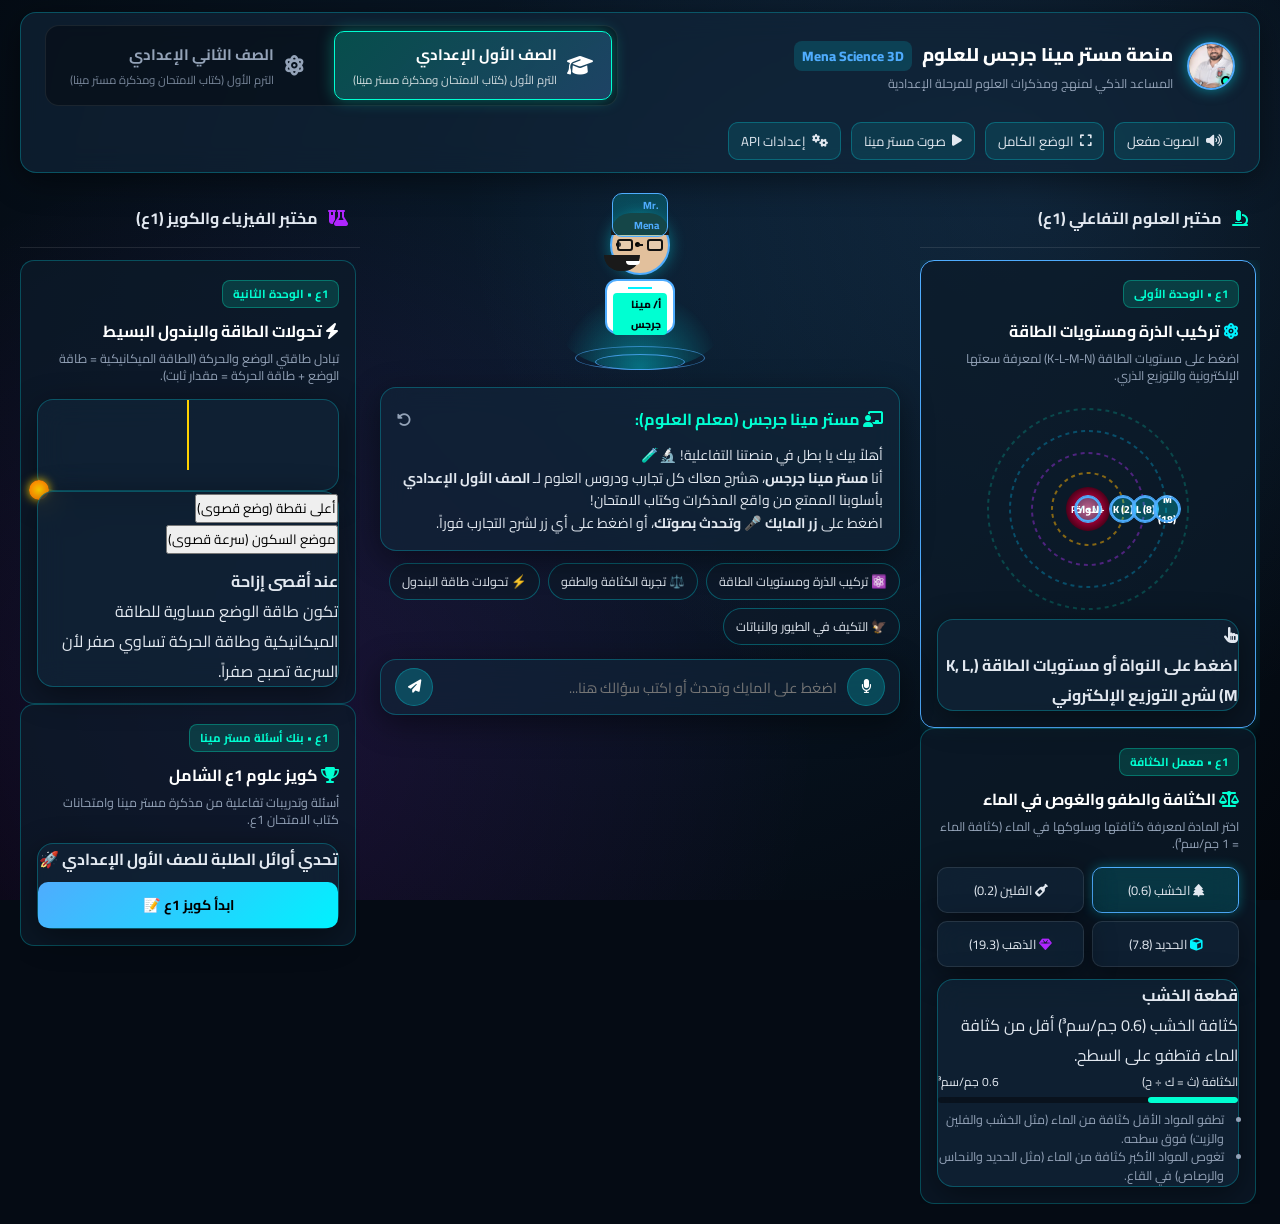
==== commit cbf2f1c9: "Add direct teacher voice note playback and transcriptions" ====
--- a/index.html
+++ b/index.html
@@ -255,6 +255,9 @@
                                         <li>يزداد نشاطها الكيميائي بزيادة الحجم الذري، والأنشط هو السيزيوم (Cs).</li>
                                     </ul>
                                 </div>
+                                <button class="action-btn-compact" id="play-mendeleev-audio-btn" style="margin-top: 10px; background: linear-gradient(135deg, #ffd200, #ff7700); color: #000; font-weight: bold;">
+                                    <i class="fa-solid fa-microphone-lines"></i> استمع لشرح مستر مينا بصوته لدرس مندليف وموزلي 🎙️
+                                </button>
                             </div>
                         </div>
                     </section>
